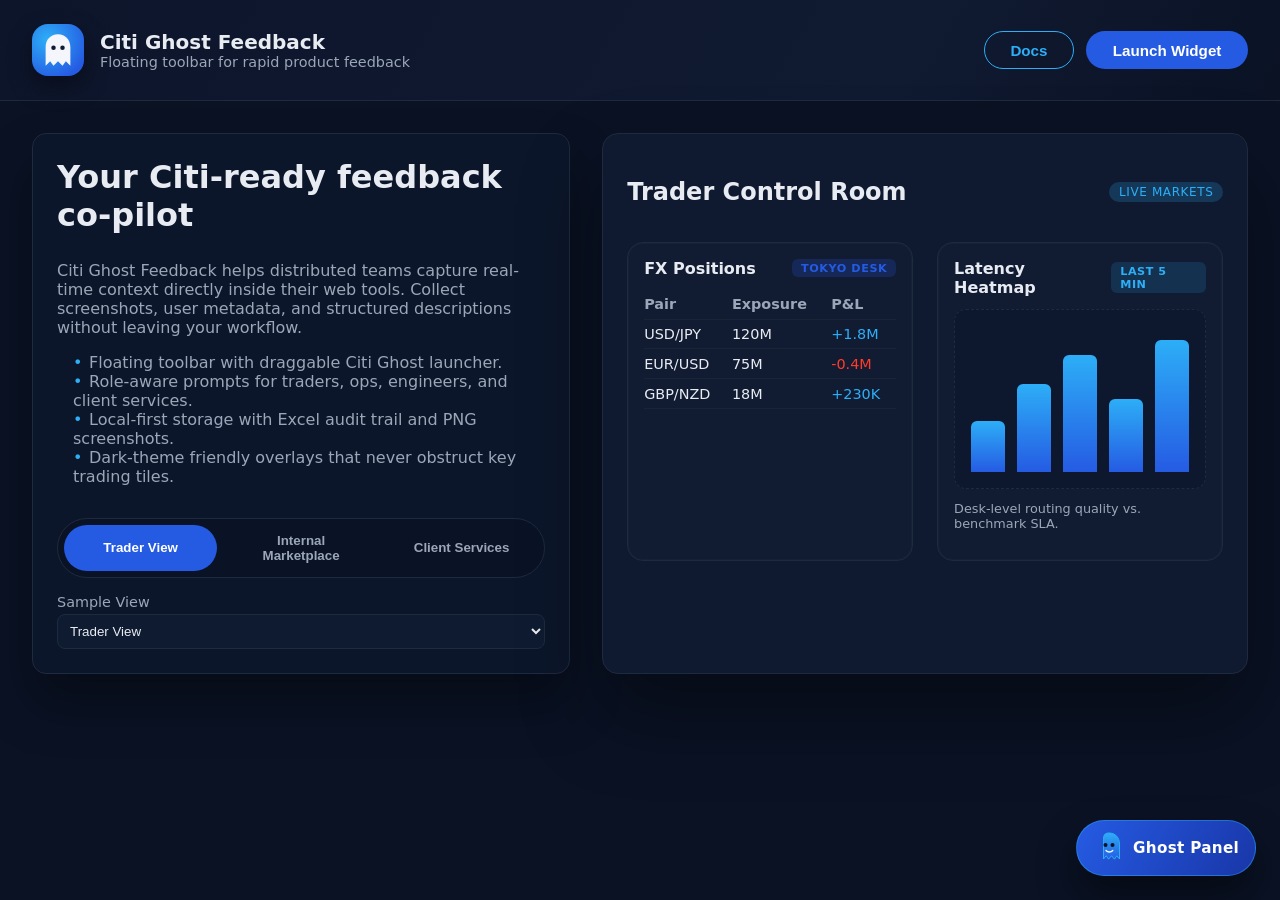
==== citi_ghost_feedback/frontend/index.html @ c98405c4 "initial commit project initialisation" ====
<!DOCTYPE html>
<html lang="en">
  <head>
    <meta charset="UTF-8" />
    <meta name="viewport" content="width=device-width, initial-scale=1.0" />
    <title>Citi Ghost Feedback Demo</title>
    <link rel="stylesheet" href="styles.css" />
  </head>
  <body>
    <header class="top-nav">
      <div class="brand">
        <div class="ghost-icon">
          <svg viewBox="0 0 64 64" aria-hidden="true">
            <path
              d="M32 4c13.2 0 22 9.88 22 23.06V60L46 52l-6 8-8-8-8 8-6-8-8 8V27.06C10 13.88 18.8 4 32 4Z"
            ></path>
            <circle cx="24" cy="28" r="4" class="ghost-eye"></circle>
            <circle cx="40" cy="28" r="4" class="ghost-eye"></circle>
          </svg>
        </div>
        <div>
          <div class="brand-title">Citi Ghost Feedback</div>
          <div class="brand-subtext">Floating toolbar for rapid product feedback</div>
        </div>
      </div>
      <div class="nav-actions">
        <button class="ghost-btn ghost-btn-outline">Docs</button>
        <button class="ghost-btn">Launch Widget</button>
      </div>
    </header>

    <main class="main-layout">
      <section class="info-panel">
        <h1>Your Citi-ready feedback co-pilot</h1>
        <p>
          Citi Ghost Feedback helps distributed teams capture real-time context directly inside
          their web tools. Collect screenshots, user metadata, and structured descriptions without
          leaving your workflow.
        </p>
        <ul class="feature-list">
          <li>Floating toolbar with draggable Citi Ghost launcher.</li>
          <li>Role-aware prompts for traders, ops, engineers, and client services.</li>
          <li>Local-first storage with Excel audit trail and PNG screenshots.</li>
          <li>Dark-theme friendly overlays that never obstruct key trading tiles.</li>
        </ul>

        <div class="view-controls">
          <div class="tabs" role="tablist" aria-label="Sample Views">
            <button class="tab active" data-view="trader">Trader View</button>
            <button class="tab" data-view="marketplace">Internal Marketplace</button>
            <button class="tab" data-view="client">Client Services</button>
          </div>
          <label class="dropdown-label">
            Sample View
            <select id="sampleViewSelect">
              <option value="trader" selected>Trader View</option>
              <option value="marketplace">Internal Marketplace</option>
              <option value="client">Client Services</option>
            </select>
          </label>
        </div>
      </section>

      <section class="sample-panel">
        <div class="sample-view active" data-view="trader">
          <div class="panel-header">
            <h2>Trader Control Room</h2>
            <span class="tag tag-live">Live Markets</span>
          </div>
          <div class="grid two-col gap-lg">
            <div class="card">
              <div class="card-header">
                <span>FX Positions</span>
                <span class="badge badge-blue">Tokyo Desk</span>
              </div>
              <table>
                <thead>
                  <tr>
                    <th>Pair</th>
                    <th>Exposure</th>
                    <th>P&amp;L</th>
                  </tr>
                </thead>
                <tbody>
                  <tr>
                    <td>USD/JPY</td>
                    <td>120M</td>
                    <td class="text-positive">+1.8M</td>
                  </tr>
                  <tr>
                    <td>EUR/USD</td>
                    <td>75M</td>
                    <td class="text-negative">-0.4M</td>
                  </tr>
                  <tr>
                    <td>GBP/NZD</td>
                    <td>18M</td>
                    <td class="text-positive">+230K</td>
                  </tr>
                </tbody>
              </table>
            </div>
            <div class="card chart-card">
              <div class="card-header">
                <span>Latency Heatmap</span>
                <span class="badge badge-cyan">Last 5 min</span>
              </div>
              <div class="chart-placeholder">
                <div class="chart-bar bar-1"></div>
                <div class="chart-bar bar-2"></div>
                <div class="chart-bar bar-3"></div>
                <div class="chart-bar bar-4"></div>
                <div class="chart-bar bar-5"></div>
              </div>
              <p class="chart-caption">Desk-level routing quality vs. benchmark SLA.</p>
            </div>
          </div>
        </div>

        <div class="sample-view" data-view="marketplace">
          <div class="panel-header">
            <h2>Internal Marketplace</h2>
            <span class="tag">Beta</span>
          </div>
          <div class="grid three-col gap-md">
            <div class="card product-card">
              <h3>Data Stream API</h3>
              <p>Low-latency tick feed with normalized metadata and SLA guardrails.</p>
              <button class="ghost-btn ghost-btn-small">Request Access</button>
            </div>
            <div class="card product-card">
              <h3>Collateral Optimizer</h3>
              <p>Automates cross-entity allocation with scenario planning support.</p>
              <button class="ghost-btn ghost-btn-small">Launch Tool</button>
            </div>
            <div class="card product-card">
              <h3>AI Risk Monitor</h3>
              <p>Detects anomalous activity across internal systems in real time.</p>
              <button class="ghost-btn ghost-btn-small ghost-btn-outline">View Docs</button>
            </div>
          </div>
          <div class="card marketplace-table">
            <div class="card-header">
              <span>Pending Requests</span>
              <span class="badge badge-blue">4</span>
            </div>
            <table>
              <thead>
                <tr>
                  <th>Team</th>
                  <th>Product</th>
                  <th>Status</th>
                </tr>
              </thead>
              <tbody>
                <tr>
                  <td>Delta One</td>
                  <td>Pricing Grid</td>
                  <td><span class="status-dot status-warn"></span>Needs Info</td>
                </tr>
                <tr>
                  <td>Prime Finance</td>
                  <td>Ops Portal</td>
                  <td><span class="status-dot status-ok"></span>Configured</td>
                </tr>
                <tr>
                  <td>Innovation Lab</td>
                  <td>Model Factory</td>
                  <td><span class="status-dot status-pending"></span>In Review</td>
                </tr>
              </tbody>
            </table>
          </div>
        </div>

        <div class="sample-view" data-view="client">
          <div class="panel-header">
            <h2>Client Services Console</h2>
            <span class="tag tag-live">SLA Tracker</span>
          </div>
          <div class="grid two-col gap-md">
            <div class="card ticket-stream">
              <div class="card-header">
                <span>Active Tickets</span>
                <span class="badge badge-cyan">Client Escalations</span>
              </div>
              <ul class="ticket-list">
                <li>
                  <div>
                    <strong>CS-88421</strong>
                    <div class="subtext">Latency spike on equities staging</div>
                  </div>
                  <span class="tag">High</span>
                </li>
                <li>
                  <div>
                    <strong>CS-88398</strong>
                    <div class="subtext">Report export stuck on “preparing”</div>
                  </div>
                  <span class="tag tag-gray">Medium</span>
                </li>
                <li>
                  <div>
                    <strong>CS-88312</strong>
                    <div class="subtext">Client cannot reset secure PIN</div>
                  </div>
                  <span class="tag tag-live">Urgent</span>
                </li>
              </ul>
            </div>
            <div class="card">
              <div class="card-header">
                <span>Resolution Insights</span>
              </div>
              <div class="insights">
                <div>
                  <p class="insight-title">Median time to first response</p>
                  <p class="insight-value">4m 42s</p>
                </div>
                <div>
                  <p class="insight-title">Cases reopened in last 24h</p>
                  <p class="insight-value text-negative">3</p>
                </div>
                <div>
                  <p class="insight-title">Automation coverage</p>
                  <p class="insight-value text-positive">72%</p>
                </div>
              </div>
              <div class="chart-placeholder stacked">
                <div class="stacked-bar">
                  <span style="width: 55%"></span>
                  <span style="width: 30%"></span>
                  <span style="width: 15%"></span>
                </div>
                <p class="chart-caption">Ticket states: Auto-Resolved / Manual / Pending Triage.</p>
              </div>
            </div>
          </div>
        </div>
      </section>
    </main>

    <script src="html2canvas.min.js"></script>
    <script src="widget.js"></script>
    <script>
      const tabs = document.querySelectorAll(".tab");
      const views = document.querySelectorAll(".sample-view");
      const select = document.getElementById("sampleViewSelect");

      function setView(target) {
        views.forEach((view) => {
          view.classList.toggle("active", view.dataset.view === target);
        });
        tabs.forEach((tab) => {
          tab.classList.toggle("active", tab.dataset.view === target);
        });
        select.value = target;
      }

      tabs.forEach((tab) => {
        tab.addEventListener("click", () => setView(tab.dataset.view));
      });

      select.addEventListener("change", (event) => setView(event.target.value));

      const attachGhostLaunch = (api) => {
        const launchBtn = document.querySelector(".nav-actions .ghost-btn:last-child");
        if (launchBtn && !launchBtn.dataset.ghostAttached) {
          launchBtn.dataset.ghostAttached = "true";
          launchBtn.addEventListener("click", () => api.openFeedback());
        }
      };

      if (window.citiGhostWidget) {
        attachGhostLaunch(window.citiGhostWidget);
      }

      document.addEventListener("citiGhostWidgetReady", (event) => {
        attachGhostLaunch(event.detail);
      });
    </script>
  </body>
</html>
---- citi_ghost_feedback/frontend/styles.css ----
:root {
  --bg-primary: #0a1224;
  --bg-secondary: #111c33;
  --text-primary: #e8ecf2;
  --text-secondary: #9ba7b8;
  --accent-blue: #255be3;
  --accent-red: #ff3c28;
  --accent-cyan: #2daef7;
  --border-color: #1e2a3d;
}

* {
  box-sizing: border-box;
}

body {
  margin: 0;
  font-family: "Segoe UI", system-ui, -apple-system, BlinkMacSystemFont, sans-serif;
  background-color: var(--bg-primary);
  color: var(--text-primary);
  min-height: 100vh;
}

.top-nav {
  display: flex;
  justify-content: space-between;
  align-items: center;
  padding: 1.5rem 2rem;
  border-bottom: 1px solid var(--border-color);
  background: linear-gradient(120deg, #0d152b, #101a31 70%, #0a1224);
}

.brand {
  display: flex;
  gap: 1rem;
  align-items: center;
}

.ghost-icon {
  width: 52px;
  height: 52px;
  border-radius: 16px;
  background: radial-gradient(circle at 30% 30%, #2daef7, #255be3 80%);
  display: grid;
  place-items: center;
  box-shadow: 0 10px 25px rgba(0, 0, 0, 0.4);
}

.ghost-icon svg {
  width: 36px;
  height: 36px;
  fill: #f4f6fb;
}

.ghost-icon .ghost-eye {
  fill: #101a31;
}

.brand-title {
  font-size: 1.25rem;
  font-weight: 600;
}

.brand-subtext {
  color: var(--text-secondary);
  font-size: 0.9rem;
}

.nav-actions {
  display: flex;
  gap: 0.75rem;
}

.ghost-btn {
  background: var(--accent-blue);
  color: #fff;
  border: 1px solid transparent;
  border-radius: 999px;
  padding: 0.6rem 1.6rem;
  font-size: 0.95rem;
  font-weight: 600;
  cursor: pointer;
  transition: transform 0.1s ease, box-shadow 0.1s ease;
}

.ghost-btn-outline {
  background: transparent;
  border-color: var(--accent-cyan);
  color: var(--accent-cyan);
}

.ghost-btn-small {
  padding: 0.35rem 1rem;
  font-size: 0.85rem;
}

.ghost-btn:hover {
  transform: translateY(-1px);
  box-shadow: 0 10px 30px rgba(37, 91, 227, 0.3);
}

.main-layout {
  display: grid;
  grid-template-columns: 1fr 1.2fr;
  gap: 2rem;
  padding: 2rem;
}

.info-panel {
  background: rgba(17, 28, 51, 0.4);
  padding: 1.5rem;
  border-radius: 14px;
  border: 1px solid var(--border-color);
  box-shadow: 0 30px 50px rgba(0, 0, 0, 0.35);
}

.info-panel h1 {
  margin-top: 0;
  font-size: 2rem;
}

.info-panel p {
  color: var(--text-secondary);
}

.feature-list {
  list-style: none;
  padding-left: 1rem;
  color: var(--text-secondary);
}

.feature-list li::before {
  content: "•";
  color: var(--accent-cyan);
  display: inline-block;
  width: 1rem;
}

.view-controls {
  margin-top: 2rem;
  display: flex;
  flex-direction: column;
  gap: 1rem;
}

.tabs {
  display: flex;
  gap: 0.5rem;
  background: #0a1325;
  padding: 0.4rem;
  border-radius: 999px;
  border: 1px solid var(--border-color);
}

.tab {
  flex: 1;
  background: transparent;
  border: none;
  color: var(--text-secondary);
  font-weight: 600;
  padding: 0.5rem 0.75rem;
  border-radius: 999px;
  cursor: pointer;
}

.tab.active {
  background: var(--accent-blue);
  color: #fff;
}

.dropdown-label {
  display: flex;
  flex-direction: column;
  font-size: 0.9rem;
  color: var(--text-secondary);
  gap: 0.25rem;
}

select {
  background: #0f1b30;
  border: 1px solid var(--border-color);
  color: var(--text-primary);
  padding: 0.5rem;
  border-radius: 8px;
}

.sample-panel {
  background: rgba(17, 28, 51, 0.85);
  border-radius: 16px;
  padding: 1.5rem;
  border: 1px solid var(--border-color);
  box-shadow: 0 40px 80px rgba(0, 0, 0, 0.4);
  position: relative;
}

.panel-header {
  display: flex;
  justify-content: space-between;
  align-items: center;
  margin-bottom: 1rem;
}

.tag {
  font-size: 0.75rem;
  padding: 0.2rem 0.6rem;
  border-radius: 999px;
  background: rgba(37, 91, 227, 0.2);
  color: var(--accent-cyan);
  text-transform: uppercase;
  letter-spacing: 0.05em;
}

.tag-live {
  background: rgba(45, 174, 247, 0.2);
}

.tag-gray {
  background: rgba(155, 167, 184, 0.2);
  color: var(--text-secondary);
}

.grid {
  display: grid;
}

.two-col {
  grid-template-columns: repeat(auto-fit, minmax(280px, 1fr));
}

.three-col {
  grid-template-columns: repeat(auto-fit, minmax(220px, 1fr));
}

.gap-lg {
  gap: 1.5rem;
}

.gap-md {
  gap: 1rem;
}

.card {
  background: var(--bg-secondary);
  border-radius: 16px;
  padding: 1rem;
  border: 1px solid var(--border-color);
  box-shadow: inset 0 0 0 1px rgba(255, 255, 255, 0.02);
}

.card-header {
  display: flex;
  justify-content: space-between;
  align-items: center;
  font-weight: 600;
  margin-bottom: 0.75rem;
}

table {
  width: 100%;
  border-collapse: collapse;
  font-size: 0.9rem;
}

th {
  text-align: left;
  font-weight: 600;
  color: var(--text-secondary);
}

td,
th {
  padding: 0.4rem 0;
  border-bottom: 1px solid rgba(30, 42, 61, 0.6);
}

.text-positive {
  color: var(--accent-cyan);
}

.text-negative {
  color: var(--accent-red);
}

.chart-placeholder {
  height: 180px;
  background: #0d172d;
  border-radius: 12px;
  border: 1px dashed var(--border-color);
  padding: 1rem;
  display: flex;
  align-items: flex-end;
  gap: 0.75rem;
}

.chart-bar {
  flex: 1;
  border-radius: 6px 6px 0 0;
  background: linear-gradient(180deg, var(--accent-cyan), var(--accent-blue));
}

.chart-bar.bar-1 {
  height: 35%;
}
.chart-bar.bar-2 {
  height: 60%;
}
.chart-bar.bar-3 {
  height: 80%;
}
.chart-bar.bar-4 {
  height: 50%;
}
.chart-bar.bar-5 {
  height: 90%;
}

.chart-caption {
  font-size: 0.8rem;
  color: var(--text-secondary);
  margin-top: 0.75rem;
}

.badge {
  padding: 0.15rem 0.55rem;
  border-radius: 6px;
  font-size: 0.7rem;
  letter-spacing: 0.05em;
  text-transform: uppercase;
}

.badge-blue {
  background: rgba(37, 91, 227, 0.2);
  color: var(--accent-blue);
}

.badge-cyan {
  background: rgba(45, 174, 247, 0.15);
  color: var(--accent-cyan);
}

.product-card h3 {
  margin-top: 0;
}

.marketplace-table table td {
  vertical-align: middle;
}

.status-dot {
  display: inline-block;
  width: 8px;
  height: 8px;
  border-radius: 50%;
  margin-right: 0.35rem;
}

.status-ok {
  background: var(--accent-cyan);
}
.status-warn {
  background: var(--accent-red);
}
.status-pending {
  background: var(--accent-blue);
}

.ticket-stream ul {
  list-style: none;
  margin: 0;
  padding: 0;
}

.ticket-list li {
  display: flex;
  justify-content: space-between;
  padding: 0.65rem 0;
  border-bottom: 1px solid rgba(30, 42, 61, 0.6);
}

.ticket-list .subtext {
  color: var(--text-secondary);
  font-size: 0.85rem;
}

.insights {
  display: grid;
  grid-template-columns: repeat(auto-fit, minmax(140px, 1fr));
  gap: 0.8rem;
}

.insight-title {
  margin: 0;
  color: var(--text-secondary);
  font-size: 0.8rem;
}

.insight-value {
  font-size: 1.4rem;
  margin: 0.2rem 0 0;
}

.stacked-bar {
  display: flex;
  gap: 0.6rem;
  margin-top: 1rem;
  height: 16px;
}

.stacked-bar span {
  display: block;
  border-radius: 999px;
  background: linear-gradient(90deg, var(--accent-blue), var(--accent-cyan));
}

.sample-view {
  display: none;
  animation: fadeIn 0.3s ease;
}

.sample-view.active {
  display: block;
}

@keyframes fadeIn {
  from {
    opacity: 0;
    transform: translateY(10px);
  }
  to {
    opacity: 1;
    transform: translateY(0);
  }
}

/* Widget styles (duplicated in widget.js for portability) */
.citi-ghost-toolbar,
.citi-ghost-menu,
.citi-ghost-modal {
  font-family: "Segoe UI", system-ui, -apple-system, BlinkMacSystemFont, sans-serif;
}

.citi-ghost-toolbar {
  position: fixed;
  bottom: 24px;
  right: 24px;
  background: linear-gradient(120deg, var(--accent-blue), #1b3ba6);
  color: #fff;
  display: flex;
  align-items: center;
  gap: 0.5rem;
  padding: 0.6rem 1rem;
  border-radius: 999px;
  box-shadow: 0 20px 40px rgba(0, 0, 0, 0.45);
  cursor: pointer;
  border: 1px solid rgba(45, 174, 247, 0.5);
  user-select: none;
  z-index: 2147483001;
}

.citi-ghost-menu {
  position: fixed;
  bottom: 90px;
  right: 24px;
  width: 260px;
  background: #111c33;
  border-radius: 14px;
  border: 1px solid var(--border-color);
  padding: 1rem;
  box-shadow: 0 15px 40px rgba(0, 0, 0, 0.5);
  z-index: 2147483000;
}

.citi-ghost-menu.hidden {
  display: none;
}

.ghost-menu-role {
  width: 100%;
  margin: 0.5rem 0 1rem;
  background: #0d1529;
  color: var(--text-primary);
  border: 1px solid var(--border-color);
  border-radius: 8px;
  padding: 0.4rem;
}

.ghost-menu-actions button {
  width: 100%;
  margin-top: 0.5rem;
  padding: 0.6rem;
  border-radius: 10px;
  border: 1px solid rgba(45, 174, 247, 0.3);
  background: rgba(37, 91, 227, 0.2);
  color: var(--text-primary);
  cursor: pointer;
}

.ghost-menu-actions button.primary {
  background: var(--accent-blue);
  border-color: transparent;
  color: #fff;
}

.ghost-menu-actions button.danger {
  border-color: var(--accent-red);
  color: #fff;
  background: rgba(255, 60, 40, 0.2);
}

.citi-ghost-modal.hidden {
  display: none;
}

.citi-ghost-modal {
  position: fixed;
  inset: 0;
  backdrop-filter: blur(6px);
  background: rgba(10, 18, 36, 0.82);
  display: flex;
  align-items: center;
  justify-content: center;
  padding: 1rem;
  z-index: 2147483999;
}

.ghost-modal-card {
  background: #0e172b;
  border: 1px solid var(--border-color);
  border-radius: 18px;
  width: min(540px, 95%);
  padding: 1.5rem;
  box-shadow: 0 30px 70px rgba(0, 0, 0, 0.55);
}

.ghost-modal-header {
  display: flex;
  gap: 0.75rem;
  align-items: center;
  margin-bottom: 1rem;
}

.ghost-role-pill {
  font-size: 0.8rem;
  color: var(--accent-cyan);
}

.ghost-modal-body textarea {
  width: 100%;
  min-height: 120px;
  background: #0b1325;
  color: var(--text-primary);
  border: 1px solid var(--border-color);
  border-radius: 10px;
  padding: 0.75rem;
  resize: vertical;
}

.ghost-modal-footer {
  display: flex;
  justify-content: flex-end;
  gap: 0.75rem;
  margin-top: 1rem;
}

.ghost-modal-footer button {
  border-radius: 10px;
  padding: 0.65rem 1.2rem;
  border: 1px solid transparent;
  cursor: pointer;
  font-weight: 600;
}

.ghost-modal-footer .secondary {
  background: transparent;
  border-color: var(--border-color);
  color: var(--text-secondary);
}

.ghost-modal-footer .primary {
  background: var(--accent-blue);
  color: #fff;
}

.ghost-status {
  margin-top: 0.5rem;
  font-size: 0.85rem;
  color: var(--text-secondary);
}

@media (max-width: 960px) {
  .main-layout {
    grid-template-columns: 1fr;
  }

  .sample-panel {
    order: -1;
  }
}
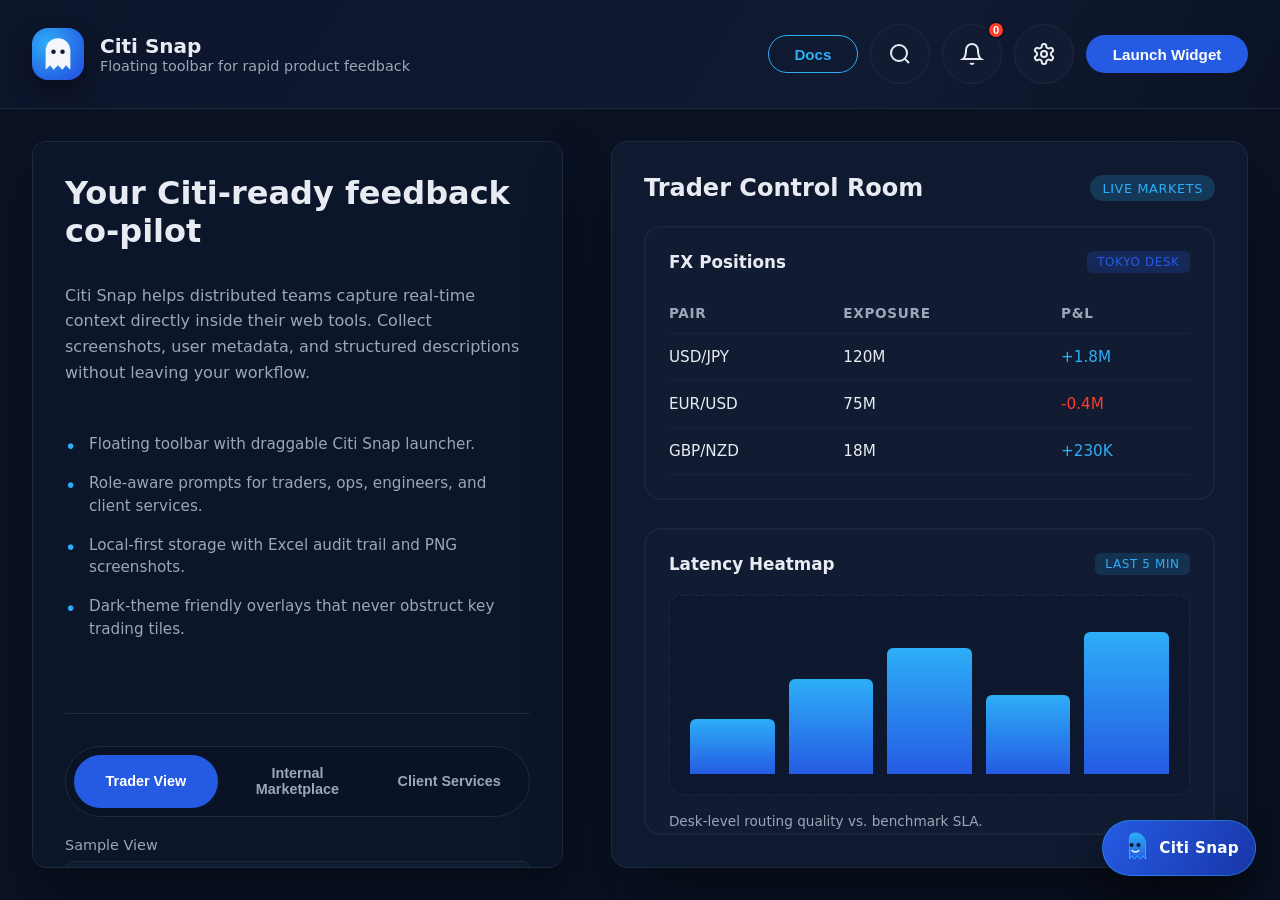
==== commit 5ec9a6a8: "shortcuts and screenshot" ====
--- a/citi_ghost_feedback/frontend/index.html
+++ b/citi_ghost_feedback/frontend/index.html
@@ -3,7 +3,7 @@
   <head>
     <meta charset="UTF-8" />
     <meta name="viewport" content="width=device-width, initial-scale=1.0" />
-    <title>Citi Ghost Feedback Demo</title>
+    <title>Citi Snap - Feedback Tool</title>
     <link rel="stylesheet" href="styles.css" />
   </head>
   <body>
@@ -19,12 +19,31 @@
           </svg>
         </div>
         <div>
-          <div class="brand-title">Citi Ghost Feedback</div>
+          <div class="brand-title">Citi Snap</div>
           <div class="brand-subtext">Floating toolbar for rapid product feedback</div>
         </div>
       </div>
       <div class="nav-actions">
         <button class="ghost-btn ghost-btn-outline">Docs</button>
+        <button class="shortcut-btn header-search-btn" data-action="search" title="Search Feedback">
+          <svg viewBox="0 0 24 24" fill="none" stroke="currentColor" stroke-width="2">
+            <circle cx="11" cy="11" r="8"></circle>
+            <path d="M21 21l-4.35-4.35"></path>
+          </svg>
+        </button>
+        <button class="shortcut-btn header-notification-btn" data-action="notifications" title="Notifications">
+          <svg viewBox="0 0 24 24" fill="none" stroke="currentColor" stroke-width="2">
+            <path d="M18 8A6 6 0 0 0 6 8c0 7-3 9-3 9h18s-3-2-3-9"></path>
+            <path d="M13.73 21a2 2 0 0 1-3.46 0"></path>
+          </svg>
+          <span class="shortcut-badge">0</span>
+        </button>
+        <button class="shortcut-btn header-settings-btn" data-action="settings" title="Settings">
+          <svg viewBox="0 0 24 24" fill="none" stroke="currentColor" stroke-width="2" stroke-linecap="round" stroke-linejoin="round">
+            <path d="M12.22 2h-.44a2 2 0 0 0-2 2v.18a2 2 0 0 1-1 1.73l-.43.25a2 2 0 0 1-2 0l-.15-.08a2 2 0 0 0-2.73.73l-.22.38a2 2 0 0 0 .73 2.73l.15.1a2 2 0 0 1 1 1.72v.51a2 2 0 0 1-1 1.74l-.15.09a2 2 0 0 0-.73 2.73l.22.38a2 2 0 0 0 2.73.73l.15-.08a2 2 0 0 1 2 0l.43.25a2 2 0 0 1 1 1.73V20a2 2 0 0 0 2 2h.44a2 2 0 0 0 2-2v-.18a2 2 0 0 1 1-1.73l.43-.25a2 2 0 0 1 2 0l.15.08a2 2 0 0 0 2.73-.73l.22-.39a2 2 0 0 0-.73-2.73l-.15-.08a2 2 0 0 1-1-1.74v-.5a2 2 0 0 1 1-1.74l.15-.09a2 2 0 0 0 .73-2.73l-.22-.38a2 2 0 0 0-2.73-.73l-.15.08a2 2 0 0 1-2 0l-.43-.25a2 2 0 0 1-1-1.73V4a2 2 0 0 0-2-2z"></path>
+            <circle cx="12" cy="12" r="3"></circle>
+          </svg>
+        </button>
         <button class="ghost-btn">Launch Widget</button>
       </div>
     </header>
@@ -33,12 +52,12 @@
       <section class="info-panel">
         <h1>Your Citi-ready feedback co-pilot</h1>
         <p>
-          Citi Ghost Feedback helps distributed teams capture real-time context directly inside
+          Citi Snap helps distributed teams capture real-time context directly inside
           their web tools. Collect screenshots, user metadata, and structured descriptions without
           leaving your workflow.
         </p>
         <ul class="feature-list">
-          <li>Floating toolbar with draggable Citi Ghost launcher.</li>
+          <li>Floating toolbar with draggable Citi Snap launcher.</li>
           <li>Role-aware prompts for traders, ops, engineers, and client services.</li>
           <li>Local-first storage with Excel audit trail and PNG screenshots.</li>
           <li>Dark-theme friendly overlays that never obstruct key trading tiles.</li>
@@ -59,6 +78,602 @@
             </select>
           </label>
         </div>
+
+        <div class="shortcuts-section">
+          <h3 class="shortcuts-title">Shortcuts</h3>
+          
+          <div class="shortcut-category">
+            <div class="shortcuts-grid">
+              <div class="shortcut-item">
+                <button class="shortcut-btn" data-action="feedback" title="View Feedback">
+                  <svg viewBox="0 0 24 24" fill="none" stroke="currentColor" stroke-width="2">
+                    <path d="M21 15a2 2 0 0 1-2 2H7l-4 4V5a2 2 0 0 1 2-2h14a2 2 0 0 1 2 2z"></path>
+                  </svg>
+                </button>
+                <span class="shortcut-label">View Feedback</span>
+              </div>
+              <div class="shortcut-item">
+                <button class="shortcut-btn" data-action="templates" title="Feedback Templates">
+                  <svg viewBox="0 0 24 24" fill="none" stroke="currentColor" stroke-width="2">
+                    <rect x="3" y="3" width="18" height="18" rx="2" ry="2"></rect>
+                    <line x1="9" y1="3" x2="9" y2="21"></line>
+                  </svg>
+                </button>
+                <span class="shortcut-label">Template</span>
+              </div>
+            </div>
+          </div>
+
+          <div class="shortcut-category">
+            <h4 class="category-title">Media & Files</h4>
+            <div class="shortcuts-grid">
+              <div class="shortcut-item">
+                <button class="shortcut-btn" data-action="gallery" title="Screenshot Gallery">
+                  <svg viewBox="0 0 24 24" fill="none" stroke="currentColor" stroke-width="2">
+                    <path d="M1 12s4-8 11-8 11 8 11 8-4 8-11 8-11-8-11-8z"></path>
+                    <circle cx="12" cy="12" r="3"></circle>
+                  </svg>
+                </button>
+                <span class="shortcut-label">Screenshots</span>
+              </div>
+              <div class="shortcut-item">
+                <button class="shortcut-btn" data-action="export" title="Export Data">
+                  <svg viewBox="0 0 24 24" fill="none" stroke="currentColor" stroke-width="2">
+                    <path d="M21 15v4a2 2 0 0 1-2 2H5a2 2 0 0 1-2-2v-4"></path>
+                    <polyline points="7 10 12 15 17 10"></polyline>
+                    <line x1="12" y1="15" x2="12" y2="3"></line>
+                  </svg>
+                </button>
+                <span class="shortcut-label">Export</span>
+              </div>
+              <div class="shortcut-item">
+                <button class="shortcut-btn" data-action="archive" title="Archive">
+                  <svg viewBox="0 0 24 24" fill="none" stroke="currentColor" stroke-width="2">
+                    <polyline points="21 8 21 21 3 21 3 8"></polyline>
+                    <rect x="1" y="3" width="22" height="5"></rect>
+                    <line x1="10" y1="12" x2="14" y2="12"></line>
+                  </svg>
+                </button>
+                <span class="shortcut-label">Archive</span>
+              </div>
+            </div>
+          </div>
+
+          <div class="shortcut-category">
+            <h4 class="category-title">Analytics & Insights</h4>
+            <div class="shortcuts-grid">
+              <div class="shortcut-item">
+                <button class="shortcut-btn" data-action="analytics" title="Analytics">
+                  <svg viewBox="0 0 24 24" fill="none" stroke="currentColor" stroke-width="2">
+                    <rect x="3" y="3" width="7" height="7"></rect>
+                    <rect x="14" y="3" width="7" height="7"></rect>
+                    <rect x="14" y="14" width="7" height="7"></rect>
+                    <rect x="3" y="14" width="7" height="7"></rect>
+                  </svg>
+                </button>
+                <span class="shortcut-label">Analytics</span>
+              </div>
+              <div class="shortcut-item">
+                <button class="shortcut-btn" data-action="activity" title="Activity Log">
+                  <svg viewBox="0 0 24 24" fill="none" stroke="currentColor" stroke-width="2">
+                    <circle cx="12" cy="12" r="10"></circle>
+                    <polyline points="12 6 12 12 16 14"></polyline>
+                  </svg>
+                </button>
+                <span class="shortcut-label">Activity</span>
+              </div>
+              <div class="shortcut-item">
+                <button class="shortcut-btn" data-action="reports" title="Reports">
+                  <svg viewBox="0 0 24 24" fill="none" stroke="currentColor" stroke-width="2">
+                    <path d="M14 2H6a2 2 0 0 0-2 2v16a2 2 0 0 0 2 2h12a2 2 0 0 0 2-2V8z"></path>
+                    <polyline points="14 2 14 8 20 8"></polyline>
+                    <line x1="16" y1="13" x2="8" y2="13"></line>
+                    <line x1="16" y1="17" x2="8" y2="17"></line>
+                    <polyline points="10 9 9 9 8 9"></polyline>
+                  </svg>
+                </button>
+                <span class="shortcut-label">Reports</span>
+              </div>
+            </div>
+          </div>
+
+          <div class="shortcut-category">
+            <h4 class="category-title">Support</h4>
+            <div class="shortcuts-grid">
+              <div class="shortcut-item">
+                <button class="shortcut-btn" data-action="help" title="Help & Docs">
+                  <svg viewBox="0 0 24 24" fill="none" stroke="currentColor" stroke-width="2">
+                    <circle cx="12" cy="12" r="10"></circle>
+                    <path d="M9.09 9a3 3 0 0 1 5.83 1c0 2-3 3-3 3"></path>
+                    <line x1="12" y1="17" x2="12.01" y2="17"></line>
+                  </svg>
+                </button>
+                <span class="shortcut-label">Help & Docs</span>
+              </div>
+              <div class="shortcut-item">
+                <button class="shortcut-btn" data-action="faq" title="FAQ">
+                  <svg viewBox="0 0 24 24" fill="none" stroke="currentColor" stroke-width="2">
+                    <circle cx="12" cy="12" r="10"></circle>
+                    <path d="M9.09 9a3 3 0 0 1 5.83 1c0 2-3 3-3 3"></path>
+                    <line x1="12" y1="17" x2="12.01" y2="17"></line>
+                  </svg>
+                </button>
+                <span class="shortcut-label">FAQ</span>
+              </div>
+              <div class="shortcut-item">
+                <button class="shortcut-btn" data-action="contact" title="Contact Support">
+                  <svg viewBox="0 0 24 24" fill="none" stroke="currentColor" stroke-width="2">
+                    <path d="M4 4h16c1.1 0 2 .9 2 2v12c0 1.1-.9 2-2 2H4c-1.1 0-2-.9-2-2V6c0-1.1.9-2 2-2z"></path>
+                    <polyline points="22,6 12,13 2,6"></polyline>
+                  </svg>
+                </button>
+                <span class="shortcut-label">Contact</span>
+              </div>
+            </div>
+          </div>
+        </div>
+
+        <div class="features-section">
+          <div class="feature-card" id="feedbackCard" style="display: none;">
+            <div class="feature-card-header">
+              <h3>Recent Feedback</h3>
+              <button class="close-feature" data-close="feedbackCard">&times;</button>
+            </div>
+            <div class="feature-card-content">
+              <div class="feedback-stats">
+                <div class="stat-item">
+                  <span class="stat-value" id="totalFeedback">0</span>
+                  <span class="stat-label">Total Tickets</span>
+                </div>
+                <div class="stat-item">
+                  <span class="stat-value" id="pendingFeedback">0</span>
+                  <span class="stat-label">Pending</span>
+                </div>
+              </div>
+              <div class="feedback-list" id="feedbackList">
+                <p class="empty-state">No feedback submitted yet. Use the Citi Snap widget to submit feedback!</p>
+              </div>
+            </div>
+          </div>
+
+          <div class="feature-card" id="analyticsCard" style="display: none;">
+            <div class="feature-card-header">
+              <h3>Analytics Dashboard</h3>
+              <button class="close-feature" data-close="analyticsCard">&times;</button>
+            </div>
+            <div class="feature-card-content">
+              <div class="analytics-grid">
+                <div class="analytics-item">
+                  <span class="analytics-label">Feedback by Role</span>
+                  <div class="analytics-bar">
+                    <div class="bar-fill" style="width: 45%">Client (45%)</div>
+                  </div>
+                  <div class="analytics-bar">
+                    <div class="bar-fill" style="width: 30%">Trader (30%)</div>
+                  </div>
+                  <div class="analytics-bar">
+                    <div class="bar-fill" style="width: 25%">Ops (25%)</div>
+                  </div>
+                </div>
+                <div class="analytics-item">
+                  <span class="analytics-label">This Week</span>
+                  <span class="analytics-value">12 submissions</span>
+                </div>
+                <div class="analytics-item">
+                  <span class="analytics-label">Avg Response Time</span>
+                  <span class="analytics-value">2.4 hours</span>
+                </div>
+              </div>
+            </div>
+          </div>
+
+          <div class="feature-card" id="galleryCard" style="display: none;">
+            <div class="feature-card-header">
+              <h3>Screenshot Gallery</h3>
+              <button class="close-feature" data-close="galleryCard">&times;</button>
+            </div>
+            <div class="feature-card-content">
+              <div class="gallery-grid" id="galleryGrid">
+                <p class="empty-state">No screenshots available yet.</p>
+              </div>
+            </div>
+          </div>
+
+          <div class="feature-card" id="exportCard" style="display: none;">
+            <div class="feature-card-header">
+              <h3>Export Data</h3>
+              <button class="close-feature" data-close="exportCard">&times;</button>
+            </div>
+            <div class="feature-card-content">
+              <p>Export your feedback data in various formats:</p>
+              <div class="export-options">
+                <button class="export-btn" data-format="excel">
+                  <svg viewBox="0 0 24 24" fill="none" stroke="currentColor" stroke-width="2">
+                    <path d="M14 2H6a2 2 0 0 0-2 2v16a2 2 0 0 0 2 2h12a2 2 0 0 0 2-2V8z"></path>
+                    <polyline points="14 2 14 8 20 8"></polyline>
+                  </svg>
+                  Export to Excel
+                </button>
+                <button class="export-btn" data-format="csv">
+                  <svg viewBox="0 0 24 24" fill="none" stroke="currentColor" stroke-width="2">
+                    <path d="M14 2H6a2 2 0 0 0-2 2v16a2 2 0 0 0 2 2h12a2 2 0 0 0 2-2V8z"></path>
+                    <polyline points="14 2 14 8 20 8"></polyline>
+                  </svg>
+                  Export to CSV
+                </button>
+                <button class="export-btn" data-format="json">
+                  <svg viewBox="0 0 24 24" fill="none" stroke="currentColor" stroke-width="2">
+                    <path d="M14 2H6a2 2 0 0 0-2 2v16a2 2 0 0 0 2 2h12a2 2 0 0 0 2-2V8z"></path>
+                    <polyline points="14 2 14 8 20 8"></polyline>
+                  </svg>
+                  Export to JSON
+                </button>
+              </div>
+            </div>
+          </div>
+
+          <div class="feature-card" id="notificationsCard" style="display: none;">
+            <div class="feature-card-header">
+              <h3>Notifications</h3>
+              <button class="close-feature" data-close="notificationsCard">&times;</button>
+            </div>
+            <div class="feature-card-content">
+              <div class="notifications-list" id="notificationsList">
+                <div class="notification-item">
+                  <div class="notification-icon">🔔</div>
+                  <div class="notification-content">
+                    <strong>New feedback submitted</strong>
+                    <p>Trader role - 2 minutes ago</p>
+                  </div>
+                </div>
+                <div class="notification-item">
+                  <div class="notification-icon">✅</div>
+                  <div class="notification-content">
+                    <strong>Ticket resolved</strong>
+                    <p>CS-88421 - 1 hour ago</p>
+                  </div>
+                </div>
+                <div class="notification-item">
+                  <div class="notification-icon">📊</div>
+                  <div class="notification-content">
+                    <strong>Weekly report ready</strong>
+                    <p>Analytics updated - 3 hours ago</p>
+                  </div>
+                </div>
+              </div>
+            </div>
+          </div>
+
+          <div class="feature-card" id="searchCard" style="display: none;">
+            <div class="feature-card-header">
+              <h3>Search Feedback</h3>
+              <button class="close-feature" data-close="searchCard">&times;</button>
+            </div>
+            <div class="feature-card-content">
+              <input type="text" class="search-input" placeholder="Search by description, role, or ticket ID..." id="searchInput">
+              <div class="search-filters">
+                <select id="roleFilter" class="filter-select">
+                  <option value="">All Roles</option>
+                  <option value="Client">Client</option>
+                  <option value="Trader">Trader</option>
+                  <option value="Ops">Ops</option>
+                  <option value="Engineer">Engineer</option>
+                </select>
+                <select id="dateFilter" class="filter-select">
+                  <option value="">All Time</option>
+                  <option value="today">Today</option>
+                  <option value="week">This Week</option>
+                  <option value="month">This Month</option>
+                </select>
+              </div>
+              <div class="search-results" id="searchResults">
+                <p class="empty-state">Enter a search term to find feedback.</p>
+              </div>
+            </div>
+          </div>
+
+          <div class="feature-card" id="templatesCard" style="display: none;">
+            <div class="feature-card-header">
+              <h3>Feedback Templates</h3>
+              <button class="close-feature" data-close="templatesCard">&times;</button>
+            </div>
+            <div class="feature-card-content">
+              <div class="templates-list">
+                <div class="template-item">
+                  <strong>Bug Report</strong>
+                  <p>Report a bug or issue with detailed steps to reproduce.</p>
+                  <button class="template-use-btn">Use Template</button>
+                </div>
+                <div class="template-item">
+                  <strong>Feature Request</strong>
+                  <p>Suggest a new feature or improvement.</p>
+                  <button class="template-use-btn">Use Template</button>
+                </div>
+                <div class="template-item">
+                  <strong>Performance Issue</strong>
+                  <p>Report performance problems or latency issues.</p>
+                  <button class="template-use-btn">Use Template</button>
+                </div>
+              </div>
+            </div>
+          </div>
+
+          <div class="feature-card" id="activityCard" style="display: none;">
+            <div class="feature-card-header">
+              <h3>Activity Log</h3>
+              <button class="close-feature" data-close="activityCard">&times;</button>
+            </div>
+            <div class="feature-card-content">
+              <div class="activity-list" id="activityList">
+                <div class="activity-item">
+                  <span class="activity-time">2m ago</span>
+                  <span class="activity-text">New feedback submitted by Trader</span>
+                </div>
+                <div class="activity-item">
+                  <span class="activity-time">1h ago</span>
+                  <span class="activity-text">Ticket CS-88421 resolved</span>
+                </div>
+                <div class="activity-item">
+                  <span class="activity-time">3h ago</span>
+                  <span class="activity-text">Data exported to Excel</span>
+                </div>
+                <div class="activity-item">
+                  <span class="activity-time">5h ago</span>
+                  <span class="activity-text">New feedback submitted by Client</span>
+                </div>
+              </div>
+            </div>
+          </div>
+
+          <div class="feature-card" id="settingsCard" style="display: none;">
+            <div class="feature-card-header">
+              <h3>Settings</h3>
+              <button class="close-feature" data-close="settingsCard">&times;</button>
+            </div>
+            <div class="feature-card-content">
+              <div class="settings-group">
+                <label class="settings-label">
+                  <input type="checkbox" checked> Enable notifications
+                </label>
+                <label class="settings-label">
+                  <input type="checkbox" checked> Auto-capture screenshots
+                </label>
+                <label class="settings-label">
+                  <input type="checkbox"> Dark mode (always on)
+                </label>
+              </div>
+              <div class="settings-group">
+                <label class="settings-label">Default Role</label>
+                <select class="settings-select">
+                  <option value="Client">Client</option>
+                  <option value="Product Support">Product Support</option>
+                  <option value="Product Management">Product Management</option>
+                  <option value="Engineering">Engineering</option>
+                </select>
+              </div>
+              <button class="settings-save-btn">Save Settings</button>
+            </div>
+          </div>
+
+          <div class="feature-card" id="helpCard" style="display: none;">
+            <div class="feature-card-header">
+              <h3>Help & Documentation</h3>
+              <button class="close-feature" data-close="helpCard">&times;</button>
+            </div>
+            <div class="feature-card-content">
+              <div class="help-links">
+                <a href="#" class="help-link">Getting Started Guide</a>
+                <a href="#" class="help-link">API Documentation</a>
+                <a href="#" class="help-link">Keyboard Shortcuts</a>
+                <a href="#" class="help-link">Troubleshooting</a>
+                <a href="#" class="help-link">Contact Support</a>
+              </div>
+            </div>
+          </div>
+
+          <div class="feature-card" id="archiveCard" style="display: none;">
+            <div class="feature-card-header">
+              <h3>Archive</h3>
+              <button class="close-feature" data-close="archiveCard">&times;</button>
+            </div>
+            <div class="feature-card-content">
+              <p>View and manage archived feedback and tickets. Use filters to find specific items.</p>
+              <div class="archive-filters">
+                <select class="filter-select" id="archiveStatusFilter">
+                  <option value="">All Status</option>
+                  <option value="active">Active</option>
+                  <option value="archived">Archived</option>
+                  <option value="resolved">Resolved</option>
+                  <option value="closed">Closed</option>
+                </select>
+                <select class="filter-select" id="archiveDateFilter">
+                  <option value="">All Time</option>
+                  <option value="week">Last Week</option>
+                  <option value="month">Last Month</option>
+                  <option value="quarter">Last Quarter</option>
+                  <option value="year">Last Year</option>
+                </select>
+              </div>
+              <div class="archive-list" id="archiveList">
+                <p class="empty-state">Loading archive...</p>
+              </div>
+            </div>
+          </div>
+
+          <div class="feature-card" id="reportsCard" style="display: none;">
+            <div class="feature-card-header">
+              <h3>Reports</h3>
+              <button class="close-feature" data-close="reportsCard">&times;</button>
+            </div>
+            <div class="feature-card-content">
+              <p>Generate and view detailed reports on feedback trends and metrics.</p>
+              <div class="reports-options">
+                <div class="report-type">
+                  <h4>Weekly Report</h4>
+                  <p>Summary of feedback submitted in the last 7 days</p>
+                  <button class="export-btn" data-report="weekly">Generate Weekly Report</button>
+                </div>
+                <div class="report-type">
+                  <h4>Monthly Report</h4>
+                  <p>Comprehensive analysis of the past month's feedback</p>
+                  <button class="export-btn" data-report="monthly">Generate Monthly Report</button>
+                </div>
+                <div class="report-type">
+                  <h4>Custom Report</h4>
+                  <p>Create a custom report with specific date ranges and filters</p>
+                  <button class="export-btn" data-report="custom">Create Custom Report</button>
+                </div>
+              </div>
+            </div>
+          </div>
+
+          <div class="feature-card" id="faqCard" style="display: none;">
+            <div class="feature-card-header">
+              <h3>Frequently Asked Questions</h3>
+              <button class="close-feature" data-close="faqCard">&times;</button>
+            </div>
+            <div class="feature-card-content">
+              <div class="faq-list">
+                <div class="faq-item">
+                  <h4>How do I submit feedback?</h4>
+                  <p>Click the "Citi Snap" button in the bottom right corner, select your role, and click "Give Feedback". Fill out the form and submit.</p>
+                </div>
+                <div class="faq-item">
+                  <h4>Can I attach screenshots?</h4>
+                  <p>Yes! Click "Capture Screenshot" in the feedback form to automatically capture the current page.</p>
+                </div>
+                <div class="faq-item">
+                  <h4>How do I search for previous feedback?</h4>
+                  <p>Use the Search shortcut to find feedback by description, role, ticket ID, or date range.</p>
+                </div>
+                <div class="faq-item">
+                  <h4>Where is my feedback stored?</h4>
+                  <p>All feedback is stored locally in an Excel file (tickets.xlsx) and screenshots are saved in the screenshots folder.</p>
+                </div>
+                <div class="faq-item">
+                  <h4>Can I export my feedback data?</h4>
+                  <p>Yes! Use the Export shortcut to download your feedback data in CSV or JSON format.</p>
+                </div>
+              </div>
+            </div>
+          </div>
+
+          <div class="feature-card" id="contactCard" style="display: none;">
+            <div class="feature-card-header">
+              <h3>Contact Support</h3>
+              <button class="close-feature" data-close="contactCard">&times;</button>
+            </div>
+            <div class="feature-card-content">
+              <p>Need help? Reach out to our support team.</p>
+              <div class="contact-options">
+                <div class="contact-item">
+                  <strong>Email Support</strong>
+                  <p>support@citighost.com</p>
+                </div>
+                <div class="contact-item">
+                  <strong>Internal Slack</strong>
+                  <p>#citi-ghost-feedback</p>
+                </div>
+                <div class="contact-item">
+                  <strong>Documentation</strong>
+                  <p><a href="#" class="help-link">View full documentation</a></p>
+                </div>
+              </div>
+              <div class="contact-form">
+                <h4>Send us a message</h4>
+                <textarea class="search-input" placeholder="Describe your issue or question..." rows="4"></textarea>
+                <button class="settings-save-btn">Send Message</button>
+              </div>
+            </div>
+          </div>
+        </div>
+
+        <!-- Custom Report Modal -->
+        <div class="custom-report-modal" id="customReportModal" style="display: none;">
+          <div class="custom-report-overlay"></div>
+          <div class="custom-report-dialog">
+            <div class="custom-report-header">
+              <h3>Create Custom Report</h3>
+              <button class="close-custom-report" id="closeCustomReport">&times;</button>
+            </div>
+            <div class="custom-report-body">
+              <div class="form-field">
+                <label>Report Name</label>
+                <input type="text" id="reportName" class="ghost-select" placeholder="My Custom Report" value="Custom Report">
+              </div>
+
+              <div class="form-row">
+                <div class="form-field">
+                  <label>Start Date</label>
+                  <input type="date" id="reportStartDate" class="ghost-select">
+                </div>
+                <div class="form-field">
+                  <label>End Date</label>
+                  <input type="date" id="reportEndDate" class="ghost-select">
+                </div>
+              </div>
+
+              <div class="form-field">
+                <label>Filter by Role</label>
+                <select id="reportRoleFilter" class="ghost-select" multiple>
+                  <option value="Client">Client</option>
+                  <option value="Product Support">Product Support</option>
+                  <option value="Product Management">Product Management</option>
+                  <option value="Engineering">Engineering</option>
+                </select>
+                <small class="field-hint">Hold Ctrl/Cmd to select multiple roles</small>
+              </div>
+
+              <div class="form-field">
+                <label>Filter by Issue Type</label>
+                <select id="reportIssueTypeFilter" class="ghost-select" multiple>
+                  <option value="Bug">Bug</option>
+                  <option value="Feature Request">Feature Request</option>
+                  <option value="Performance">Performance</option>
+                  <option value="UI/UX">UI/UX</option>
+                  <option value="Security">Security</option>
+                  <option value="Data Issue">Data Issue</option>
+                  <option value="Integration">Integration</option>
+                  <option value="Other">Other</option>
+                </select>
+                <small class="field-hint">Hold Ctrl/Cmd to select multiple types</small>
+              </div>
+
+              <div class="form-field">
+                <label>Filter by Priority</label>
+                <select id="reportPriorityFilter" class="ghost-select" multiple>
+                  <option value="Low">Low</option>
+                  <option value="Medium">Medium</option>
+                  <option value="High">High</option>
+                  <option value="Critical">Critical</option>
+                </select>
+                <small class="field-hint">Hold Ctrl/Cmd to select multiple priorities</small>
+              </div>
+
+              <div class="form-field">
+                <label>Include Screenshots</label>
+                <label class="settings-label" style="flex-direction: row; align-items: center; gap: 0.5rem;">
+                  <input type="checkbox" id="includeScreenshots" checked>
+                  <span>Include screenshot references in report</span>
+                </label>
+              </div>
+
+              <div class="form-field">
+                <label>Report Format</label>
+                <select id="reportFormat" class="ghost-select">
+                  <option value="txt">Text File (.txt)</option>
+                  <option value="csv">CSV (.csv)</option>
+                  <option value="json">JSON (.json)</option>
+                </select>
+              </div>
+            </div>
+            <div class="custom-report-footer">
+              <button class="ghost-btn ghost-btn-outline" id="cancelCustomReport">Cancel</button>
+              <button class="ghost-btn" id="generateCustomReport">Generate Report</button>
+            </div>
+          </div>
+        </div>
+
       </section>
 
       <section class="sample-panel">
@@ -278,6 +893,918 @@
       document.addEventListener("citiGhostWidgetReady", (event) => {
         attachGhostLaunch(event.detail);
       });
+
+      // Shortcuts functionality
+      const shortcutButtons = document.querySelectorAll(".shortcut-btn, [data-action]");
+      const featureCards = document.querySelectorAll(".feature-card");
+      const closeButtons = document.querySelectorAll(".close-feature");
+      
+      // Also handle clicks on shortcut-item wrapper
+      document.querySelectorAll(".shortcut-item").forEach((item) => {
+        const btn = item.querySelector(".shortcut-btn");
+        if (btn) {
+          item.addEventListener("click", (e) => {
+            if (e.target !== btn && !btn.contains(e.target)) {
+              btn.click();
+            }
+          });
+        }
+      });
+
+      shortcutButtons.forEach((btn) => {
+        btn.addEventListener("click", () => {
+          const action = btn.dataset.action;
+          const cardId = action + "Card";
+          const card = document.getElementById(cardId);
+
+          if (card) {
+            // Hide all other cards
+            featureCards.forEach((c) => (c.style.display = "none"));
+            // Show selected card
+            card.style.display = "block";
+            // Scroll to card
+            card.scrollIntoView({ behavior: "smooth", block: "nearest" });
+          }
+        });
+      });
+
+      closeButtons.forEach((btn) => {
+        btn.addEventListener("click", () => {
+          const cardId = btn.dataset.close;
+          const card = document.getElementById(cardId);
+          if (card) {
+            card.style.display = "none";
+          }
+        });
+      });
+
+      // Backend API URL
+      const API_BASE = "http://127.0.0.1:5000";
+
+      // Load feedback data from backend
+      async function loadFeedback() {
+        try {
+          const response = await fetch(`${API_BASE}/get-feedback`);
+          const result = await response.json();
+          
+          if (result.status === "success") {
+            const feedbackData = result.tickets || [];
+            updateFeedbackDisplay(feedbackData);
+            updateAnalytics(feedbackData);
+            updateNotifications(feedbackData);
+            updateGallery(feedbackData);
+            updateActivityLog(feedbackData);
+            updateNotificationBadge(feedbackData);
+            return feedbackData;
+          } else {
+            throw new Error(result.message || "Failed to load feedback");
+          }
+        } catch (error) {
+          console.error("Error loading feedback:", error);
+          // Show empty state on error
+          updateFeedbackDisplay([]);
+          return [];
+        }
+      }
+
+      function updateFeedbackDisplay(data) {
+        // Filter to only show active items
+        const activeData = data.filter(item => {
+          const status = item.archive_status || "active";
+          return status === "active";
+        });
+        
+        const totalFeedback = activeData.length;
+        // All feedback is considered pending unless marked otherwise
+        const pendingFeedback = totalFeedback;
+
+        document.getElementById("totalFeedback").textContent = totalFeedback;
+        document.getElementById("pendingFeedback").textContent = pendingFeedback;
+
+        const feedbackList = document.getElementById("feedbackList");
+        if (activeData.length === 0) {
+          feedbackList.innerHTML = '<p class="empty-state">No active feedback. Check the Archive to see resolved or archived items.</p>';
+        } else {
+          feedbackList.innerHTML = activeData
+            .slice(0, 5) // Show 5 most recent (already reversed from backend)
+            .map((item) => {
+              const date = new Date(item.timestamp || Date.now());
+              return `
+                <div class="feedback-item">
+                  <div class="feedback-item-header">
+                    <span class="feedback-role">${item.role || "Client"}</span>
+                    <span class="feedback-time">${formatDate(date)}</span>
+                  </div>
+                  <div class="feedback-description">${item.description || "No description"}</div>
+                  ${item.ticket_id ? `<div style="font-size: 0.75rem; color: var(--text-secondary); margin-top: 0.5rem;">Ticket #${item.ticket_id}</div>` : ""}
+                  <div class="feedback-item-actions" style="margin-top: 0.75rem; padding-top: 0.75rem; border-top: 1px solid var(--border-color); display: flex; gap: 0.5rem;">
+                    <button class="archive-action-btn archive-btn" onclick="updateArchiveStatus(${item.ticket_id}, 'archived')" title="Archive this item" style="font-size: 0.8rem; padding: 0.4rem 0.75rem;">📦 Archive</button>
+                    <button class="archive-action-btn resolve-btn" onclick="updateArchiveStatus(${item.ticket_id}, 'resolved')" title="Mark as resolved" style="font-size: 0.8rem; padding: 0.4rem 0.75rem;">✓ Resolve</button>
+                  </div>
+                </div>
+              `;
+            })
+            .join("");
+        }
+      }
+
+      function updateAnalytics(data) {
+        // Calculate role distribution
+        const roleCounts = {};
+        data.forEach((item) => {
+          const role = item.role || "Client";
+          roleCounts[role] = (roleCounts[role] || 0) + 1;
+        });
+
+        const total = data.length;
+        const roles = Object.keys(roleCounts);
+        
+        // Update analytics display
+        const analyticsGrid = document.querySelector("#analyticsCard .analytics-grid");
+        if (analyticsGrid && total > 0) {
+          const roleBars = roles.map(role => {
+            const count = roleCounts[role];
+            const percentage = Math.round((count / total) * 100);
+            return `
+              <div class="analytics-bar">
+                <div class="bar-fill" style="width: ${percentage}%">${role} (${percentage}%)</div>
+              </div>
+            `;
+          }).join("");
+
+          analyticsGrid.innerHTML = `
+            <div class="analytics-item">
+              <span class="analytics-label">Feedback by Role</span>
+              ${roleBars || "<p class='empty-state'>No data yet</p>"}
+            </div>
+            <div class="analytics-item">
+              <span class="analytics-label">This Week</span>
+              <span class="analytics-value">${getThisWeekCount(data)} submissions</span>
+            </div>
+            <div class="analytics-item">
+              <span class="analytics-label">Total Submissions</span>
+              <span class="analytics-value">${total}</span>
+            </div>
+          `;
+        }
+      }
+
+      function updateNotifications(data) {
+        const notificationsList = document.getElementById("notificationsList");
+        if (!notificationsList) return;
+
+        // Get recent submissions (last 3)
+        const recent = data.slice(0, 3);
+        
+        if (recent.length === 0) {
+          notificationsList.innerHTML = '<p class="empty-state">No notifications yet.</p>';
+        } else {
+          notificationsList.innerHTML = recent.map((item) => {
+            const date = new Date(item.timestamp || Date.now());
+            const timeAgo = getTimeAgo(date);
+            return `
+              <div class="notification-item">
+                <div class="notification-icon">🔔</div>
+                <div class="notification-content">
+                  <strong>New feedback submitted</strong>
+                  <p>${item.role || "Client"} - ${timeAgo}</p>
+                </div>
+              </div>
+            `;
+          }).join("");
+        }
+      }
+
+      function updateGallery(data) {
+        const galleryGrid = document.getElementById("galleryGrid");
+        if (!galleryGrid) return;
+
+        // Filter items with screenshots
+        const withScreenshots = data.filter(item => item.screenshot_path);
+        
+        if (withScreenshots.length === 0) {
+          galleryGrid.innerHTML = '<p class="empty-state">No screenshots available yet.</p>';
+        } else {
+          galleryGrid.innerHTML = withScreenshots.slice(0, 12).map((item) => {
+            // Screenshot path is relative to backend, need to construct full URL
+            let screenshotUrl;
+            if (item.screenshot_path.startsWith('http')) {
+              screenshotUrl = item.screenshot_path;
+            } else if (item.screenshot_path.startsWith('screenshots/')) {
+              screenshotUrl = `${API_BASE}/${item.screenshot_path}`;
+            } else {
+              screenshotUrl = `${API_BASE}/screenshots/${item.screenshot_path.split('/').pop()}`;
+            }
+            
+            return `
+              <div class="gallery-item" onclick="window.open('${screenshotUrl}', '_blank')">
+                <img src="${screenshotUrl}" alt="Screenshot for ticket ${item.ticket_id}" onerror="this.style.display='none'">
+              </div>
+            `;
+          }).join("");
+        }
+      }
+
+      function updateActivityLog(data) {
+        const activityList = document.getElementById("activityList");
+        if (!activityList) return;
+
+        const recent = data.slice(0, 10);
+        
+        if (recent.length === 0) {
+          activityList.innerHTML = '<p class="empty-state">No activity yet.</p>';
+        } else {
+          activityList.innerHTML = recent.map((item) => {
+            const date = new Date(item.timestamp || Date.now());
+            const timeAgo = getTimeAgo(date);
+            return `
+              <div class="activity-item">
+                <span class="activity-time">${timeAgo}</span>
+                <span class="activity-text">Feedback submitted by ${item.role || "Client"} - Ticket #${item.ticket_id || "N/A"}</span>
+              </div>
+            `;
+          }).join("");
+        }
+      }
+
+      function updateNotificationBadge(data) {
+        const badge = document.querySelector("[data-action='notifications'] .shortcut-badge");
+        if (badge) {
+          const recentCount = data.filter(item => {
+            const date = new Date(item.timestamp || Date.now());
+            const dayAgo = new Date(Date.now() - 24 * 60 * 60 * 1000);
+            return date > dayAgo;
+          }).length;
+          
+          if (recentCount > 0) {
+            badge.textContent = recentCount > 9 ? "9+" : recentCount;
+            badge.style.display = "flex";
+          } else {
+            badge.style.display = "none";
+          }
+        }
+      }
+
+      function getThisWeekCount(data) {
+        const weekAgo = new Date(Date.now() - 7 * 24 * 60 * 60 * 1000);
+        return data.filter(item => {
+          const date = new Date(item.timestamp || 0);
+          return date > weekAgo;
+        }).length;
+      }
+
+      function formatDate(date) {
+        return date.toLocaleDateString() + " " + date.toLocaleTimeString([], { hour: '2-digit', minute: '2-digit' });
+      }
+
+      function getTimeAgo(date) {
+        const seconds = Math.floor((Date.now() - date.getTime()) / 1000);
+        if (seconds < 60) return `${seconds}s ago`;
+        const minutes = Math.floor(seconds / 60);
+        if (minutes < 60) return `${minutes}m ago`;
+        const hours = Math.floor(minutes / 60);
+        if (hours < 24) return `${hours}h ago`;
+        const days = Math.floor(hours / 24);
+        return `${days}d ago`;
+      }
+
+      // Export functionality
+      document.querySelectorAll(".export-btn").forEach((btn) => {
+        btn.addEventListener("click", async () => {
+          const format = btn.dataset.format;
+          try {
+            // Fetch real data from backend
+            const response = await fetch(`${API_BASE}/get-feedback`);
+            const result = await response.json();
+            const feedbackData = result.status === "success" ? (result.tickets || []) : [];
+            
+            let content, mimeType, filename;
+
+            if (format === "json") {
+              content = JSON.stringify(feedbackData, null, 2);
+              mimeType = "application/json";
+              filename = "feedback-export.json";
+            } else if (format === "csv") {
+              const headers = ["Ticket ID", "Role", "URL", "Description", "Timestamp"];
+              const rows = feedbackData.map((item) => [
+                item.ticket_id || "",
+                item.role || "",
+                item.url || "",
+                (item.description || "").replace(/"/g, '""'),
+                item.timestamp || "",
+              ]);
+              content = [headers, ...rows].map((row) => row.map((cell) => `"${cell}"`).join(",")).join("\n");
+              mimeType = "text/csv";
+              filename = "feedback-export.csv";
+            } else {
+              // Excel simulation - would need a library in production
+              alert("Excel export would require server-side processing. CSV export is available.");
+              return;
+            }
+
+            const blob = new Blob([content], { type: mimeType });
+            const url = URL.createObjectURL(blob);
+            const a = document.createElement("a");
+            a.href = url;
+            a.download = filename;
+            a.click();
+            URL.revokeObjectURL(url);
+          } catch (error) {
+            alert("Error exporting data: " + error.message);
+          }
+        });
+      });
+
+      // Search functionality
+      const searchInput = document.getElementById("searchInput");
+      const roleFilter = document.getElementById("roleFilter");
+      const dateFilter = document.getElementById("dateFilter");
+      const searchResults = document.getElementById("searchResults");
+
+      async function performSearch() {
+        const query = searchInput.value.toLowerCase();
+        const role = roleFilter.value;
+        const date = dateFilter.value;
+
+        try {
+          // Fetch real data from backend
+          const response = await fetch(`${API_BASE}/get-feedback`);
+          const result = await response.json();
+          const feedbackData = result.status === "success" ? (result.tickets || []) : [];
+          
+          let filtered = feedbackData;
+
+          if (query) {
+            filtered = filtered.filter(
+              (item) =>
+                (item.description || "").toLowerCase().includes(query) ||
+                (item.role || "").toLowerCase().includes(query) ||
+                (item.ticket_id || "").toString().includes(query)
+            );
+          }
+
+          if (role) {
+            filtered = filtered.filter((item) => (item.role || "") === role);
+          }
+
+          if (date) {
+            const now = new Date();
+            filtered = filtered.filter((item) => {
+              const itemDate = new Date(item.timestamp || 0);
+              if (date === "today") {
+                return itemDate.toDateString() === now.toDateString();
+              } else if (date === "week") {
+                const weekAgo = new Date(now.getTime() - 7 * 24 * 60 * 60 * 1000);
+                return itemDate >= weekAgo;
+              } else if (date === "month") {
+                const monthAgo = new Date(now.getTime() - 30 * 24 * 60 * 60 * 1000);
+                return itemDate >= monthAgo;
+              }
+              return true;
+            });
+          }
+
+          if (filtered.length === 0) {
+            searchResults.innerHTML = '<p class="empty-state">No results found.</p>';
+          } else {
+            searchResults.innerHTML = filtered
+              .map((item) => {
+                const date = new Date(item.timestamp || Date.now());
+                return `
+                  <div class="feedback-item">
+                    <div class="feedback-item-header">
+                      <span class="feedback-role">${item.role || "Client"}</span>
+                      <span class="feedback-time">${formatDate(date)}</span>
+                    </div>
+                    <div class="feedback-description">${item.description || "No description"}</div>
+                    ${item.ticket_id ? `<div style="font-size: 0.75rem; color: var(--text-secondary); margin-top: 0.5rem;">Ticket #${item.ticket_id}</div>` : ""}
+                  </div>
+                `;
+              })
+              .join("");
+          }
+        } catch (error) {
+          console.error("Search error:", error);
+          searchResults.innerHTML = '<p class="empty-state">Error performing search.</p>';
+        }
+      }
+
+      searchInput.addEventListener("input", performSearch);
+      roleFilter.addEventListener("change", performSearch);
+      dateFilter.addEventListener("change", performSearch);
+
+      // Template functionality
+      const templates = {
+        "Bug Report": {
+          issueType: "Bug",
+          priority: "High",
+          category: "",
+          description: "Brief description of the bug",
+          details: "Steps to Reproduce:\n1. \n2. \n3. \n\nExpected Behavior:\n\nActual Behavior:\n\nEnvironment:\n- Browser: \n- OS: ",
+          role: "Client"
+        },
+        "Feature Request": {
+          issueType: "Feature Request",
+          priority: "Medium",
+          category: "",
+          description: "Brief description of the requested feature",
+          details: "Use Case:\n\nExpected Benefits:\n\nAdditional Context:",
+          role: "Client"
+        },
+        "Performance Issue": {
+          issueType: "Performance",
+          priority: "High",
+          category: "",
+          description: "Brief description of the performance issue",
+          details: "When does it occur:\n\nImpact:\n\nSteps to Reproduce:\n1. \n2. \n\nExpected Performance:\n\nActual Performance:",
+          role: "Client"
+        }
+      };
+
+      document.querySelectorAll(".template-use-btn").forEach((btn) => {
+        btn.addEventListener("click", () => {
+          const templateItem = btn.closest(".template-item");
+          const templateName = templateItem.querySelector("strong").textContent;
+          const template = templates[templateName];
+          
+          if (template && window.citiGhostWidget) {
+            window.citiGhostWidget.openFeedback(template);
+          } else if (window.citiGhostWidget) {
+            window.citiGhostWidget.openFeedback();
+          }
+        });
+      });
+
+      // Settings functionality
+      function loadSettings() {
+        const settings = JSON.parse(localStorage.getItem("citiGhostSettings") || "{}");
+        
+        // Load checkboxes
+        const checkboxes = document.querySelectorAll("#settingsCard input[type='checkbox']");
+        checkboxes.forEach((cb, index) => {
+          const keys = ["notifications", "autoScreenshot", "darkMode"];
+          if (keys[index] && settings[keys[index]] !== undefined) {
+            cb.checked = settings[keys[index]];
+          }
+        });
+        
+        // Load default role
+        const roleSelect = document.querySelector("#settingsCard .settings-select");
+        if (roleSelect && settings.defaultRole) {
+          roleSelect.value = settings.defaultRole;
+        }
+      }
+
+      function saveSettings() {
+        const checkboxes = document.querySelectorAll("#settingsCard input[type='checkbox']");
+        const roleSelect = document.querySelector("#settingsCard .settings-select");
+        
+        const settings = {
+          notifications: checkboxes[0]?.checked ?? true,
+          autoScreenshot: checkboxes[1]?.checked ?? true,
+          darkMode: checkboxes[2]?.checked ?? false,
+          defaultRole: roleSelect?.value || "Client"
+        };
+        
+        localStorage.setItem("citiGhostSettings", JSON.stringify(settings));
+        
+        // Apply default role to widget if available
+        if (window.citiGhostWidget && settings.defaultRole) {
+          const roleSelect = document.querySelector(".ghost-menu-role");
+          if (roleSelect) {
+            roleSelect.value = settings.defaultRole;
+          }
+        }
+        
+        return settings;
+      }
+
+      // Load settings when settings card is opened
+      shortcutButtons.forEach((btn) => {
+        btn.addEventListener("click", () => {
+          if (btn.dataset.action === "settings") {
+            setTimeout(loadSettings, 100);
+          }
+        });
+      });
+
+      document.querySelector(".settings-save-btn")?.addEventListener("click", () => {
+        saveSettings();
+        const status = document.createElement("div");
+        status.textContent = "Settings saved!";
+        status.style.cssText = "color: var(--accent-cyan); margin-top: 1rem; font-size: 0.9rem;";
+        const btn = document.querySelector(".settings-save-btn");
+        btn.parentNode.insertBefore(status, btn.nextSibling);
+        setTimeout(() => status.remove(), 2000);
+      });
+
+      // Initialize feedback display
+      loadFeedback();
+
+      // Refresh data when feedback card is opened
+      shortcutButtons.forEach((btn) => {
+        btn.addEventListener("click", async () => {
+          const action = btn.dataset.action;
+          if (action === "feedback" || action === "analytics" || action === "gallery" || 
+              action === "notifications" || action === "activity" || action === "archive") {
+            await loadFeedback();
+          }
+        });
+      });
+
+      // Archive functionality
+      async function updateArchiveStatus(ticketId, status) {
+        try {
+          const response = await fetch(`${API_BASE}/archive-feedback`, {
+            method: "PUT",
+            headers: {
+              "Content-Type": "application/json",
+            },
+            body: JSON.stringify({
+              ticket_id: ticketId,
+              status: status,
+            }),
+          });
+          const result = await response.json();
+          if (result.status === "success") {
+            loadArchive(); // Reload archive list
+            loadFeedback(); // Also reload main feedback list
+            return true;
+          } else {
+            alert("Error updating archive status: " + (result.message || "Unknown error"));
+            return false;
+          }
+        } catch (error) {
+          console.error("Error updating archive status:", error);
+          alert("Error updating archive status: " + error.message);
+          return false;
+        }
+      }
+
+      async function loadArchive() {
+        try {
+          const response = await fetch(`${API_BASE}/get-feedback`);
+          const result = await response.json();
+          const feedbackData = result.status === "success" ? (result.tickets || []) : [];
+          
+          // Get filter values
+          const statusFilter = document.getElementById("archiveStatusFilter")?.value || "";
+          const dateFilter = document.getElementById("archiveDateFilter")?.value || "";
+          
+          // Apply filters
+          let filteredItems = feedbackData;
+          
+          // Status filter
+          if (statusFilter) {
+            filteredItems = filteredItems.filter(item => {
+              const status = item.archive_status || "active";
+              return status === statusFilter;
+            });
+          }
+          
+          // Date filter
+          if (dateFilter) {
+            const now = new Date();
+            let cutoffDate = new Date(0); // Default to all time
+            
+            switch (dateFilter) {
+              case "week":
+                cutoffDate = new Date(now.getTime() - 7 * 24 * 60 * 60 * 1000);
+                break;
+              case "month":
+                cutoffDate = new Date(now.getTime() - 30 * 24 * 60 * 60 * 1000);
+                break;
+              case "quarter":
+                cutoffDate = new Date(now.getTime() - 90 * 24 * 60 * 60 * 1000);
+                break;
+              case "year":
+                cutoffDate = new Date(now.getTime() - 365 * 24 * 60 * 60 * 1000);
+                break;
+            }
+            
+            filteredItems = filteredItems.filter(item => {
+              const date = new Date(item.timestamp || Date.now());
+              return date >= cutoffDate;
+            });
+          }
+          
+          const archiveList = document.getElementById("archiveList");
+          if (archiveList) {
+            if (filteredItems.length === 0) {
+              archiveList.innerHTML = '<p class="empty-state">No items found matching the selected filters.</p>';
+            } else {
+              archiveList.innerHTML = filteredItems.map((item) => {
+                const date = new Date(item.timestamp || Date.now());
+                const archiveStatus = item.archive_status || "active";
+                const statusLabels = {
+                  "active": "Active",
+                  "archived": "Archived",
+                  "resolved": "Resolved",
+                  "closed": "Closed"
+                };
+                const statusColors = {
+                  "active": "#2DAEF7",
+                  "archived": "#9BA7B8",
+                  "resolved": "#10B981",
+                  "closed": "#6B7280"
+                };
+                
+                // Truncate description for display
+                const description = item.description || "No description";
+                const shortDescription = description.length > 150 
+                  ? description.substring(0, 150) + "..." 
+                  : description;
+                
+                return `
+                  <div class="archive-item">
+                    <div class="archive-item-header">
+                      <div class="archive-item-meta">
+                        <span class="archive-status-badge" style="background: ${statusColors[archiveStatus] || statusColors.active}20; color: ${statusColors[archiveStatus] || statusColors.active}; border: 1px solid ${statusColors[archiveStatus] || statusColors.active}40;">
+                          ${statusLabels[archiveStatus] || "Active"}
+                        </span>
+                        <span class="feedback-role">${item.role || "Client"}</span>
+                        ${item.issue_type ? `<span class="issue-type-badge">${item.issue_type}</span>` : ""}
+                        ${item.priority ? `<span class="priority-badge priority-${item.priority.toLowerCase()}">${item.priority}</span>` : ""}
+                      </div>
+                      <span class="feedback-time">${formatDate(date)}</span>
+                    </div>
+                    <div class="archive-item-content">
+                      <div class="feedback-description">${escapeHtml(shortDescription)}</div>
+                      ${item.ticket_id ? `<div class="ticket-id">Ticket #${item.ticket_id}</div>` : ""}
+                      ${item.category ? `<div class="category-tag">${item.category}</div>` : ""}
+                    </div>
+                    <div class="archive-item-actions">
+                      ${archiveStatus === "active" 
+                        ? `<button class="archive-action-btn archive-btn" onclick="updateArchiveStatus(${item.ticket_id}, 'archived')" title="Archive this item">📦 Archive</button>`
+                        : `<button class="archive-action-btn unarchive-btn" onclick="updateArchiveStatus(${item.ticket_id}, 'active')" title="Unarchive this item">↩️ Unarchive</button>`
+                      }
+                      ${archiveStatus !== "resolved" 
+                        ? `<button class="archive-action-btn resolve-btn" onclick="updateArchiveStatus(${item.ticket_id}, 'resolved')" title="Mark as resolved">✓ Resolve</button>`
+                        : ""
+                      }
+                      ${archiveStatus !== "closed" 
+                        ? `<button class="archive-action-btn close-btn" onclick="updateArchiveStatus(${item.ticket_id}, 'closed')" title="Close this item">✕ Close</button>`
+                        : ""
+                      }
+                    </div>
+                  </div>
+                `;
+              }).join("");
+            }
+          }
+        } catch (error) {
+          console.error("Error loading archive:", error);
+          const archiveList = document.getElementById("archiveList");
+          if (archiveList) {
+            archiveList.innerHTML = '<p class="empty-state">Error loading archive. Please try again.</p>';
+          }
+        }
+      }
+      
+      // Make updateArchiveStatus available globally for onclick handlers
+      window.updateArchiveStatus = updateArchiveStatus;
+      
+      // Add filter change listeners
+      document.getElementById("archiveStatusFilter")?.addEventListener("change", loadArchive);
+      document.getElementById("archiveDateFilter")?.addEventListener("change", loadArchive);
+
+      // Reports functionality
+      document.querySelectorAll("[data-report]").forEach((btn) => {
+        btn.addEventListener("click", async () => {
+          const reportType = btn.dataset.report;
+          
+          if (reportType === "custom") {
+            // Open custom report modal
+            const modal = document.getElementById("customReportModal");
+            if (modal) {
+              modal.style.display = "flex";
+              // Set default dates (last 30 days)
+              const endDate = new Date();
+              const startDate = new Date();
+              startDate.setDate(startDate.getDate() - 30);
+              document.getElementById("reportEndDate").value = endDate.toISOString().split('T')[0];
+              document.getElementById("reportStartDate").value = startDate.toISOString().split('T')[0];
+            }
+            return;
+          }
+          
+          try {
+            const response = await fetch(`${API_BASE}/get-feedback`);
+            const result = await response.json();
+            const feedbackData = result.status === "success" ? (result.tickets || []) : [];
+            
+            let filtered = feedbackData;
+            const now = new Date();
+            
+            if (reportType === "weekly") {
+              const weekAgo = new Date(now.getTime() - 7 * 24 * 60 * 60 * 1000);
+              filtered = feedbackData.filter(item => new Date(item.timestamp || 0) > weekAgo);
+            } else if (reportType === "monthly") {
+              const monthAgo = new Date(now.getTime() - 30 * 24 * 60 * 60 * 1000);
+              filtered = feedbackData.filter(item => new Date(item.timestamp || 0) > monthAgo);
+            }
+            
+            // Generate report content
+            const reportContent = `Feedback Report - ${reportType.charAt(0).toUpperCase() + reportType.slice(1)}\n\n` +
+              `Total Items: ${filtered.length}\n` +
+              `Generated: ${new Date().toLocaleString()}\n\n` +
+              filtered.map(item => 
+                `Ticket #${item.ticket_id}\n` +
+                `Role: ${item.role}\n` +
+                `Date: ${item.timestamp}\n` +
+                `Description: ${item.description}\n` +
+                `---\n`
+              ).join("\n");
+            
+            const blob = new Blob([reportContent], { type: "text/plain" });
+            const url = URL.createObjectURL(blob);
+            const a = document.createElement("a");
+            a.href = url;
+            a.download = `feedback-report-${reportType}-${Date.now()}.txt`;
+            a.click();
+            URL.revokeObjectURL(url);
+          } catch (error) {
+            alert("Error generating report: " + error.message);
+          }
+        });
+      });
+
+      // Custom Report Modal functionality
+      const customReportModal = document.getElementById("customReportModal");
+      const closeCustomReport = document.getElementById("closeCustomReport");
+      const cancelCustomReport = document.getElementById("cancelCustomReport");
+      const generateCustomReport = document.getElementById("generateCustomReport");
+
+      function closeCustomReportModal() {
+        if (customReportModal) {
+          customReportModal.style.display = "none";
+        }
+      }
+
+      closeCustomReport?.addEventListener("click", closeCustomReportModal);
+      cancelCustomReport?.addEventListener("click", closeCustomReportModal);
+      
+      // Close when clicking overlay
+      customReportModal?.querySelector(".custom-report-overlay")?.addEventListener("click", closeCustomReportModal);
+
+      generateCustomReport?.addEventListener("click", async () => {
+        try {
+          const reportName = document.getElementById("reportName").value || "Custom Report";
+          const startDate = document.getElementById("reportStartDate").value;
+          const endDate = document.getElementById("reportEndDate").value;
+          const roleFilter = Array.from(document.getElementById("reportRoleFilter").selectedOptions).map(o => o.value);
+          const issueTypeFilter = Array.from(document.getElementById("reportIssueTypeFilter").selectedOptions).map(o => o.value);
+          const priorityFilter = Array.from(document.getElementById("reportPriorityFilter").selectedOptions).map(o => o.value);
+          const includeScreenshots = document.getElementById("includeScreenshots").checked;
+          const format = document.getElementById("reportFormat").value;
+
+          // Fetch all feedback
+          const response = await fetch(`${API_BASE}/get-feedback`);
+          const result = await response.json();
+          let feedbackData = result.status === "success" ? (result.tickets || []) : [];
+
+          // Apply filters
+          if (startDate) {
+            const start = new Date(startDate);
+            feedbackData = feedbackData.filter(item => new Date(item.timestamp || 0) >= start);
+          }
+          if (endDate) {
+            const end = new Date(endDate);
+            end.setHours(23, 59, 59, 999); // Include entire end date
+            feedbackData = feedbackData.filter(item => new Date(item.timestamp || 0) <= end);
+          }
+          if (roleFilter.length > 0) {
+            feedbackData = feedbackData.filter(item => roleFilter.includes(item.role || "Client"));
+          }
+          if (issueTypeFilter.length > 0) {
+            feedbackData = feedbackData.filter(item => {
+              const description = item.description || "";
+              return issueTypeFilter.some(type => description.includes(`[${type}]`));
+            });
+          }
+          if (priorityFilter.length > 0) {
+            feedbackData = feedbackData.filter(item => {
+              const description = item.description || "";
+              return priorityFilter.some(priority => description.includes(`Priority: ${priority}`));
+            });
+          }
+
+          // Generate report based on format
+          let content, mimeType, filename;
+          
+          if (format === "csv") {
+            const headers = ["Ticket ID", "Role", "URL", "Description", "Screenshot", "Timestamp"];
+            const rows = feedbackData.map(item => [
+              item.ticket_id || "",
+              item.role || "",
+              item.url || "",
+              (item.description || "").replace(/"/g, '""'),
+              includeScreenshots && item.screenshot_path ? item.screenshot_path : "",
+              item.timestamp || ""
+            ]);
+            content = [headers, ...rows].map(row => row.map(cell => `"${cell}"`).join(",")).join("\n");
+            mimeType = "text/csv";
+            filename = `${reportName.replace(/[^a-z0-9]/gi, '_')}-${Date.now()}.csv`;
+          } else if (format === "json") {
+            const reportData = {
+              reportName: reportName,
+              generated: new Date().toISOString(),
+              filters: {
+                startDate: startDate || null,
+                endDate: endDate || null,
+                roles: roleFilter,
+                issueTypes: issueTypeFilter,
+                priorities: priorityFilter
+              },
+              totalItems: feedbackData.length,
+              items: feedbackData.map(item => ({
+                ticket_id: item.ticket_id,
+                role: item.role,
+                url: item.url,
+                description: item.description,
+                screenshot: includeScreenshots ? item.screenshot_path : null,
+                timestamp: item.timestamp
+              }))
+            };
+            content = JSON.stringify(reportData, null, 2);
+            mimeType = "application/json";
+            filename = `${reportName.replace(/[^a-z0-9]/gi, '_')}-${Date.now()}.json`;
+          } else {
+            // Text format
+            let reportContent = `${reportName}\n`;
+            reportContent += `Generated: ${new Date().toLocaleString()}\n`;
+            reportContent += `Total Items: ${feedbackData.length}\n\n`;
+            
+            if (startDate || endDate) {
+              reportContent += `Date Range: ${startDate || "All"} to ${endDate || "All"}\n`;
+            }
+            if (roleFilter.length > 0) {
+              reportContent += `Roles: ${roleFilter.join(", ")}\n`;
+            }
+            if (issueTypeFilter.length > 0) {
+              reportContent += `Issue Types: ${issueTypeFilter.join(", ")}\n`;
+            }
+            if (priorityFilter.length > 0) {
+              reportContent += `Priorities: ${priorityFilter.join(", ")}\n`;
+            }
+            reportContent += "\n" + "=".repeat(50) + "\n\n";
+            
+            feedbackData.forEach((item, index) => {
+              reportContent += `Ticket #${item.ticket_id || index + 1}\n`;
+              reportContent += `Role: ${item.role || "N/A"}\n`;
+              reportContent += `Date: ${item.timestamp || "N/A"}\n`;
+              reportContent += `URL: ${item.url || "N/A"}\n`;
+              if (includeScreenshots && item.screenshot_path) {
+                reportContent += `Screenshot: ${item.screenshot_path}\n`;
+              }
+              reportContent += `Description:\n${item.description || "No description"}\n`;
+              reportContent += "\n" + "-".repeat(50) + "\n\n";
+            });
+            
+            content = reportContent;
+            mimeType = "text/plain";
+            filename = `${reportName.replace(/[^a-z0-9]/gi, '_')}-${Date.now()}.txt`;
+          }
+
+          // Download the file
+          const blob = new Blob([content], { type: mimeType });
+          const url = URL.createObjectURL(blob);
+          const a = document.createElement("a");
+          a.href = url;
+          a.download = filename;
+          a.click();
+          URL.revokeObjectURL(url);
+
+          // Close modal and show success
+          closeCustomReportModal();
+          alert(`Report "${reportName}" generated successfully!`);
+        } catch (error) {
+          console.error("Error generating custom report:", error);
+          alert("Error generating report: " + error.message);
+        }
+      });
+
+      // Load archive when archive card is opened
+      document.querySelector("[data-action='archive']")?.addEventListener("click", () => {
+        setTimeout(loadArchive, 100);
+      });
+      
+      // Helper function to escape HTML
+      function escapeHtml(text) {
+        const div = document.createElement("div");
+        div.textContent = text;
+        return div.innerHTML;
+      }
+
+      // Listen for new feedback submissions
+      window.addEventListener("feedbackSubmitted", (event) => {
+        setTimeout(() => loadFeedback(), 500); // Small delay to ensure backend has processed
+      });
+
+      // Auto-refresh every 30 seconds
+      setInterval(() => {
+        loadFeedback();
+      }, 30000);
     </script>
   </body>
 </html>
--- a/citi_ghost_feedback/frontend/styles.css
+++ b/citi_ghost_feedback/frontend/styles.css
@@ -13,12 +13,25 @@
   box-sizing: border-box;
 }
 
+html {
+  height: 100%;
+  width: 100%;
+  -webkit-text-size-adjust: 100%;
+  -ms-text-size-adjust: 100%;
+}
+
 body {
   margin: 0;
+  padding: 0;
   font-family: "Segoe UI", system-ui, -apple-system, BlinkMacSystemFont, sans-serif;
   background-color: var(--bg-primary);
   color: var(--text-primary);
-  min-height: 100vh;
+  height: 100vh;
+  height: 100dvh; /* Dynamic viewport height for mobile browsers */
+  width: 100%;
+  display: flex;
+  flex-direction: column;
+  overflow: hidden;
 }
 
 .top-nav {
@@ -69,6 +82,111 @@
 .nav-actions {
   display: flex;
   gap: 0.75rem;
+  align-items: center;
+}
+
+.header-notification-btn {
+  position: relative;
+  width: 44px;
+  height: 44px;
+  border-radius: 50%;
+  background: var(--bg-secondary);
+  border: 1px solid var(--border-color);
+  color: var(--text-primary);
+  cursor: pointer;
+  display: flex;
+  align-items: center;
+  justify-content: center;
+  transition: all 0.2s ease;
+  padding: 0;
+}
+
+.header-notification-btn svg {
+  width: 20px;
+  height: 20px;
+  stroke-width: 2;
+}
+
+.header-notification-btn:hover {
+  background: rgba(37, 91, 227, 0.2);
+  border-color: var(--accent-blue);
+  transform: translateY(-2px);
+  box-shadow: 0 4px 12px rgba(37, 91, 227, 0.3);
+}
+
+.header-notification-btn .shortcut-badge {
+  position: absolute;
+  top: -4px;
+  right: -4px;
+  background: var(--accent-red);
+  color: #fff;
+  border-radius: 50%;
+  width: 18px;
+  height: 18px;
+  display: flex;
+  align-items: center;
+  justify-content: center;
+  font-size: 0.7rem;
+  font-weight: 600;
+  border: 2px solid var(--bg-primary);
+}
+
+.header-search-btn {
+  position: relative;
+  width: 44px;
+  height: 44px;
+  border-radius: 50%;
+  background: var(--bg-secondary);
+  border: 1px solid var(--border-color);
+  color: var(--text-primary);
+  cursor: pointer;
+  display: flex;
+  align-items: center;
+  justify-content: center;
+  transition: all 0.2s ease;
+  padding: 0;
+}
+
+.header-search-btn svg {
+  width: 20px;
+  height: 20px;
+  stroke-width: 2;
+}
+
+.header-search-btn:hover {
+  background: rgba(37, 91, 227, 0.2);
+  border-color: var(--accent-blue);
+  transform: translateY(-2px);
+  box-shadow: 0 4px 12px rgba(37, 91, 227, 0.3);
+}
+
+.header-settings-btn {
+  position: relative;
+  width: 44px;
+  height: 44px;
+  border-radius: 50%;
+  background: var(--bg-secondary);
+  border: 1px solid var(--border-color);
+  color: var(--text-primary);
+  cursor: pointer;
+  display: flex;
+  align-items: center;
+  justify-content: center;
+  transition: all 0.2s ease;
+  padding: 0;
+}
+
+.header-settings-btn svg {
+  width: 20px;
+  height: 20px;
+  stroke-width: 2;
+}
+
+.header-settings-btn:hover {
+  background: rgba(37, 91, 227, 0.2);
+  border-color: var(--accent-blue);
+  transform: translateY(-2px);
+  box-shadow: 0 4px 12px rgba(37, 91, 227, 0.3);
 }
 
 .ghost-btn {
@@ -102,31 +220,54 @@
 .main-layout {
   display: grid;
   grid-template-columns: 1fr 1.2fr;
-  gap: 2rem;
+  gap: 3rem;
   padding: 2rem;
+  flex: 1;
+  min-height: 0;
+  overflow: hidden;
+  width: 100%;
 }
 
 .info-panel {
   background: rgba(17, 28, 51, 0.4);
-  padding: 1.5rem;
+  padding: 2rem;
   border-radius: 14px;
   border: 1px solid var(--border-color);
   box-shadow: 0 30px 50px rgba(0, 0, 0, 0.35);
+  height: 100%;
+  display: flex;
+  flex-direction: column;
+  overflow-y: auto;
+  min-height: 0;
 }
 
 .info-panel h1 {
   margin-top: 0;
+  margin-bottom: 1rem;
   font-size: 2rem;
+  line-height: 1.2;
 }
 
 .info-panel p {
   color: var(--text-secondary);
+  margin-bottom: 1.5rem;
+  line-height: 1.6;
+  font-size: 1rem;
 }
 
 .feature-list {
   list-style: none;
-  padding-left: 1rem;
-  color: var(--text-secondary);
+  padding-left: 0;
+  color: var(--text-secondary);
+  margin-bottom: 2rem;
+}
+
+.feature-list li {
+  padding: 0.5rem 0;
+  padding-left: 1.5rem;
+  position: relative;
+  line-height: 1.5;
+  font-size: 0.95rem;
 }
 
 .feature-list li::before {
@@ -134,20 +275,1005 @@
   color: var(--accent-cyan);
   display: inline-block;
   width: 1rem;
-}
-
-.view-controls {
-  margin-top: 2rem;
+  position: absolute;
+  left: 0;
+  font-size: 1.2rem;
+}
+
+.shortcuts-section {
+  margin: 2rem 0;
+  padding-top: 2rem;
+  border-top: 1px solid var(--border-color);
+}
+
+.shortcuts-title {
+  font-size: 0.9rem;
+  font-weight: 600;
+  color: var(--text-secondary);
+  text-transform: uppercase;
+  letter-spacing: 0.05em;
+  margin: 0 0 1.5rem 0;
+}
+
+.shortcut-category {
+  margin-bottom: 2rem;
+}
+
+.shortcut-category:last-child {
+  margin-bottom: 0;
+}
+
+.category-title {
+  font-size: 0.85rem;
+  font-weight: 600;
+  color: var(--text-primary);
+  margin: 0 0 0.75rem 0;
+  text-transform: uppercase;
+  letter-spacing: 0.05em;
+  opacity: 0.9;
+}
+
+.shortcuts-grid {
+  display: grid;
+  grid-template-columns: repeat(3, 1fr);
+  gap: 1rem;
+}
+
+.shortcut-btn {
+  width: 60px;
+  height: 60px;
+  border-radius: 50%;
+  background: var(--bg-secondary);
+  border: 1px solid var(--border-color);
+  color: var(--text-primary);
+  cursor: pointer;
+  display: flex;
+  flex-direction: column;
+  align-items: center;
+  justify-content: center;
+  transition: all 0.2s ease;
+  position: relative;
+  padding: 0;
+  margin: 0 auto;
+}
+
+.shortcut-btn svg {
+  width: 24px;
+  height: 24px;
+  stroke-width: 2;
+  flex-shrink: 0;
+}
+
+.shortcut-item {
+  display: flex;
+  flex-direction: column;
+  align-items: center;
+  gap: 0.5rem;
+  cursor: pointer;
+}
+
+.shortcut-label {
+  font-size: 0.75rem;
+  font-weight: 500;
+  color: var(--text-secondary);
+  text-align: center;
+  line-height: 1.2;
+  margin-top: 0.5rem;
+}
+
+.shortcut-btn:hover {
+  background: rgba(37, 91, 227, 0.2);
+  border-color: var(--accent-blue);
+  transform: translateY(-2px);
+  box-shadow: 0 4px 12px rgba(37, 91, 227, 0.3);
+}
+
+.shortcut-btn:hover {
+  background: rgba(37, 91, 227, 0.2);
+  border-color: var(--accent-blue);
+  transform: translateY(-2px);
+  box-shadow: 0 4px 12px rgba(37, 91, 227, 0.3);
+}
+
+.shortcut-item:hover .shortcut-label {
+  color: var(--text-primary);
+}
+
+.shortcut-btn:active {
+  transform: translateY(0);
+}
+
+.shortcut-badge {
+  position: absolute;
+  top: -4px;
+  right: -4px;
+  background: var(--accent-red);
+  color: #fff;
+  border-radius: 50%;
+  width: 18px;
+  height: 18px;
+  display: flex;
+  align-items: center;
+  justify-content: center;
+  font-size: 0.7rem;
+  font-weight: 600;
+  border: 2px solid var(--bg-primary);
+}
+
+.features-section {
+  margin: 2rem 0;
+}
+
+.feature-card {
+  background: var(--bg-secondary);
+  border: 1px solid var(--border-color);
+  border-radius: 12px;
+  padding: 1.5rem;
+  margin-bottom: 1rem;
+  animation: slideIn 0.3s ease;
+}
+
+@keyframes slideIn {
+  from {
+    opacity: 0;
+    transform: translateY(-10px);
+  }
+  to {
+    opacity: 1;
+    transform: translateY(0);
+  }
+}
+
+.feature-card-header {
+  display: flex;
+  justify-content: space-between;
+  align-items: center;
+  margin-bottom: 1.25rem;
+  padding-bottom: 0.75rem;
+  border-bottom: 1px solid var(--border-color);
+}
+
+.feature-card-header h3 {
+  margin: 0;
+  font-size: 1.1rem;
+  font-weight: 600;
+}
+
+.close-feature {
+  background: transparent;
+  border: none;
+  color: var(--text-secondary);
+  font-size: 1.5rem;
+  cursor: pointer;
+  width: 28px;
+  height: 28px;
+  display: flex;
+  align-items: center;
+  justify-content: center;
+  border-radius: 6px;
+  transition: all 0.2s ease;
+  line-height: 1;
+  padding: 0;
+}
+
+.close-feature:hover {
+  background: rgba(255, 60, 40, 0.1);
+  color: var(--accent-red);
+}
+
+.feature-card-content {
+  color: var(--text-secondary);
+}
+
+.empty-state {
+  text-align: center;
+  color: var(--text-secondary);
+  padding: 2rem 0;
+  font-style: italic;
+}
+
+.feedback-stats {
+  display: grid;
+  grid-template-columns: 1fr 1fr;
+  gap: 1rem;
+  margin-bottom: 1.5rem;
+}
+
+.stat-item {
+  background: rgba(17, 28, 51, 0.6);
+  padding: 1rem;
+  border-radius: 8px;
+  text-align: center;
+  border: 1px solid var(--border-color);
+}
+
+.stat-value {
+  display: block;
+  font-size: 2rem;
+  font-weight: 700;
+  color: var(--accent-cyan);
+  margin-bottom: 0.25rem;
+}
+
+.stat-label {
+  font-size: 0.85rem;
+  color: var(--text-secondary);
+}
+
+.feedback-list {
+  max-height: 300px;
+  overflow-y: auto;
+}
+
+.feedback-item {
+  padding: 0.75rem;
+  background: rgba(17, 28, 51, 0.4);
+  border-radius: 8px;
+  margin-bottom: 0.75rem;
+  border: 1px solid var(--border-color);
+}
+
+.feedback-item-header {
+  display: flex;
+  justify-content: space-between;
+  align-items: center;
+  margin-bottom: 0.5rem;
+}
+
+.feedback-role {
+  font-size: 0.75rem;
+  padding: 0.2rem 0.5rem;
+  background: rgba(37, 91, 227, 0.2);
+  color: var(--accent-blue);
+  border-radius: 4px;
+  font-weight: 600;
+}
+
+.feedback-time {
+  font-size: 0.75rem;
+  color: var(--text-secondary);
+}
+
+.feedback-description {
+  font-size: 0.9rem;
+  color: var(--text-primary);
+  line-height: 1.4;
+}
+
+.analytics-grid {
+  display: flex;
+  flex-direction: column;
+  gap: 1.5rem;
+}
+
+.analytics-item {
+  padding: 1rem;
+  background: rgba(17, 28, 51, 0.4);
+  border-radius: 8px;
+  border: 1px solid var(--border-color);
+}
+
+.analytics-label {
+  display: block;
+  font-size: 0.85rem;
+  color: var(--text-secondary);
+  margin-bottom: 0.75rem;
+  font-weight: 600;
+}
+
+.analytics-value {
+  display: block;
+  font-size: 1.5rem;
+  font-weight: 700;
+  color: var(--accent-cyan);
+  margin-top: 0.5rem;
+}
+
+.analytics-bar {
+  height: 24px;
+  background: rgba(17, 28, 51, 0.6);
+  border-radius: 4px;
+  margin-bottom: 0.5rem;
+  overflow: hidden;
+  position: relative;
+}
+
+.bar-fill {
+  height: 100%;
+  background: linear-gradient(90deg, var(--accent-blue), var(--accent-cyan));
+  display: flex;
+  align-items: center;
+  padding: 0 0.5rem;
+  font-size: 0.75rem;
+  font-weight: 600;
+  color: #fff;
+  transition: width 0.3s ease;
+}
+
+.gallery-grid {
+  display: grid;
+  grid-template-columns: repeat(auto-fill, minmax(100px, 1fr));
+  gap: 0.75rem;
+  max-height: 400px;
+  overflow-y: auto;
+}
+
+.gallery-item {
+  aspect-ratio: 1;
+  border-radius: 8px;
+  overflow: hidden;
+  border: 1px solid var(--border-color);
+  cursor: pointer;
+  transition: transform 0.2s ease;
+}
+
+.gallery-item:hover {
+  transform: scale(1.05);
+  border-color: var(--accent-cyan);
+}
+
+.gallery-item img {
+  width: 100%;
+  height: 100%;
+  object-fit: cover;
+}
+
+.export-options {
+  display: flex;
+  flex-direction: column;
+  gap: 0.75rem;
+  margin-top: 1rem;
+}
+
+.export-btn {
+  display: flex;
+  align-items: center;
+  gap: 0.75rem;
+  padding: 0.875rem 1rem;
+  background: rgba(37, 91, 227, 0.15);
+  border: 1px solid var(--accent-blue);
+  border-radius: 8px;
+  color: var(--text-primary);
+  cursor: pointer;
+  transition: all 0.2s ease;
+  font-size: 0.95rem;
+  font-weight: 500;
+}
+
+.export-btn svg {
+  width: 18px;
+  height: 18px;
+}
+
+.export-btn:hover {
+  background: rgba(37, 91, 227, 0.25);
+  transform: translateX(4px);
+}
+
+.notifications-list {
+  display: flex;
+  flex-direction: column;
+  gap: 0.75rem;
+  max-height: 400px;
+  overflow-y: auto;
+}
+
+.notification-item {
+  display: flex;
+  gap: 1rem;
+  padding: 1rem;
+  background: rgba(17, 28, 51, 0.4);
+  border-radius: 8px;
+  border: 1px solid var(--border-color);
+}
+
+.notification-icon {
+  font-size: 1.5rem;
+  flex-shrink: 0;
+}
+
+.notification-content {
+  flex: 1;
+}
+
+.notification-content strong {
+  display: block;
+  color: var(--text-primary);
+  margin-bottom: 0.25rem;
+  font-size: 0.95rem;
+}
+
+.notification-content p {
+  margin: 0;
+  font-size: 0.85rem;
+  color: var(--text-secondary);
+}
+
+.search-input {
+  width: 100%;
+  padding: 0.875rem;
+  background: rgba(17, 28, 51, 0.6);
+  border: 1px solid var(--border-color);
+  border-radius: 8px;
+  color: var(--text-primary);
+  font-size: 0.95rem;
+  margin-bottom: 1rem;
+}
+
+.search-input:focus {
+  outline: none;
+  border-color: var(--accent-blue);
+}
+
+.search-filters {
+  display: grid;
+  grid-template-columns: 1fr 1fr;
+  gap: 0.75rem;
+  margin-bottom: 1rem;
+}
+
+.filter-select {
+  padding: 0.75rem;
+  background: rgba(17, 28, 51, 0.6);
+  border: 1px solid var(--border-color);
+  border-radius: 8px;
+  color: var(--text-primary);
+  font-size: 0.9rem;
+  cursor: pointer;
+}
+
+.search-results {
+  max-height: 300px;
+  overflow-y: auto;
+}
+
+.templates-list {
   display: flex;
   flex-direction: column;
   gap: 1rem;
 }
 
+.template-item {
+  padding: 1rem;
+  background: rgba(17, 28, 51, 0.4);
+  border-radius: 8px;
+  border: 1px solid var(--border-color);
+}
+
+.template-item strong {
+  display: block;
+  color: var(--text-primary);
+  margin-bottom: 0.5rem;
+  font-size: 1rem;
+}
+
+.template-item p {
+  margin: 0 0 0.75rem 0;
+  color: var(--text-secondary);
+  font-size: 0.9rem;
+  line-height: 1.5;
+}
+
+.template-use-btn {
+  padding: 0.5rem 1rem;
+  background: var(--accent-blue);
+  border: none;
+  border-radius: 6px;
+  color: #fff;
+  font-size: 0.85rem;
+  font-weight: 600;
+  cursor: pointer;
+  transition: all 0.2s ease;
+}
+
+.template-use-btn:hover {
+  background: #1b3ba6;
+  transform: translateY(-1px);
+}
+
+.activity-list {
+  display: flex;
+  flex-direction: column;
+  gap: 0.75rem;
+  max-height: 400px;
+  overflow-y: auto;
+}
+
+.activity-item {
+  display: flex;
+  gap: 1rem;
+  padding: 0.75rem;
+  background: rgba(17, 28, 51, 0.4);
+  border-radius: 8px;
+  border-left: 3px solid var(--accent-cyan);
+}
+
+.activity-time {
+  font-size: 0.8rem;
+  color: var(--text-secondary);
+  min-width: 50px;
+  font-weight: 500;
+}
+
+.activity-text {
+  flex: 1;
+  color: var(--text-primary);
+  font-size: 0.9rem;
+}
+
+.settings-group {
+  margin-bottom: 1.5rem;
+}
+
+.settings-label {
+  display: block;
+  color: var(--text-primary);
+  margin-bottom: 0.75rem;
+  font-size: 0.95rem;
+  cursor: pointer;
+}
+
+.settings-label input[type="checkbox"] {
+  margin-right: 0.5rem;
+  cursor: pointer;
+}
+
+.settings-select {
+  width: 100%;
+  padding: 0.75rem;
+  background: rgba(17, 28, 51, 0.6);
+  border: 1px solid var(--border-color);
+  border-radius: 8px;
+  color: var(--text-primary);
+  font-size: 0.95rem;
+  cursor: pointer;
+  margin-top: 0.5rem;
+}
+
+.settings-save-btn {
+  width: 100%;
+  padding: 0.875rem;
+  background: var(--accent-blue);
+  border: none;
+  border-radius: 8px;
+  color: #fff;
+  font-size: 0.95rem;
+  font-weight: 600;
+  cursor: pointer;
+  transition: all 0.2s ease;
+  margin-top: 1rem;
+}
+
+.settings-save-btn:hover {
+  background: #1b3ba6;
+  transform: translateY(-1px);
+}
+
+.help-links {
+  display: flex;
+  flex-direction: column;
+  gap: 0.75rem;
+}
+
+.help-link {
+  padding: 0.875rem 1rem;
+  background: rgba(17, 28, 51, 0.4);
+  border: 1px solid var(--border-color);
+  border-radius: 8px;
+  color: var(--text-primary);
+  text-decoration: none;
+  transition: all 0.2s ease;
+  display: flex;
+  align-items: center;
+  gap: 0.75rem;
+}
+
+.help-link:hover {
+  background: rgba(37, 91, 227, 0.15);
+  border-color: var(--accent-blue);
+  transform: translateX(4px);
+}
+
+.archive-item {
+  background: var(--bg-secondary);
+  border: 1px solid var(--border-color);
+  border-radius: 12px;
+  padding: 1.25rem;
+  margin-bottom: 1rem;
+  transition: all 0.2s ease;
+}
+
+.archive-item:hover {
+  border-color: var(--accent-blue);
+  box-shadow: 0 4px 12px rgba(37, 91, 227, 0.15);
+  transform: translateY(-2px);
+}
+
+.archive-item-header {
+  display: flex;
+  justify-content: space-between;
+  align-items: flex-start;
+  margin-bottom: 0.75rem;
+  gap: 1rem;
+}
+
+.archive-item-meta {
+  display: flex;
+  align-items: center;
+  gap: 0.5rem;
+  flex-wrap: wrap;
+}
+
+.archive-status-badge {
+  font-size: 0.75rem;
+  font-weight: 600;
+  padding: 0.25rem 0.75rem;
+  border-radius: 12px;
+  text-transform: uppercase;
+  letter-spacing: 0.5px;
+}
+
+.issue-type-badge {
+  font-size: 0.75rem;
+  padding: 0.25rem 0.5rem;
+  background: rgba(45, 174, 247, 0.2);
+  color: var(--accent-cyan);
+  border-radius: 6px;
+  border: 1px solid rgba(45, 174, 247, 0.3);
+}
+
+.priority-badge {
+  font-size: 0.75rem;
+  padding: 0.25rem 0.5rem;
+  border-radius: 6px;
+  font-weight: 600;
+  text-transform: uppercase;
+}
+
+.priority-badge.priority-critical {
+  background: rgba(255, 60, 40, 0.2);
+  color: var(--accent-red);
+  border: 1px solid rgba(255, 60, 40, 0.3);
+}
+
+.priority-badge.priority-high {
+  background: rgba(255, 152, 0, 0.2);
+  color: #FF9800;
+  border: 1px solid rgba(255, 152, 0, 0.3);
+}
+
+.priority-badge.priority-medium {
+  background: rgba(45, 174, 247, 0.2);
+  color: var(--accent-cyan);
+  border: 1px solid rgba(45, 174, 247, 0.3);
+}
+
+.priority-badge.priority-low {
+  background: rgba(156, 163, 175, 0.2);
+  color: #9CA3AF;
+  border: 1px solid rgba(156, 163, 175, 0.3);
+}
+
+.archive-item-content {
+  margin-bottom: 1rem;
+}
+
+.ticket-id {
+  font-size: 0.75rem;
+  color: var(--text-secondary);
+  margin-top: 0.5rem;
+  font-family: 'Courier New', monospace;
+}
+
+.category-tag {
+  display: inline-block;
+  font-size: 0.75rem;
+  padding: 0.25rem 0.5rem;
+  background: rgba(37, 91, 227, 0.15);
+  color: var(--accent-blue);
+  border-radius: 6px;
+  margin-top: 0.5rem;
+  border: 1px solid rgba(37, 91, 227, 0.2);
+}
+
+.archive-item-actions {
+  display: flex;
+  gap: 0.5rem;
+  flex-wrap: wrap;
+  padding-top: 0.75rem;
+  border-top: 1px solid var(--border-color);
+}
+
+.archive-action-btn {
+  padding: 0.5rem 1rem;
+  border-radius: 8px;
+  border: 1px solid var(--border-color);
+  background: var(--bg-primary);
+  color: var(--text-primary);
+  font-size: 0.85rem;
+  cursor: pointer;
+  transition: all 0.2s ease;
+  font-weight: 500;
+}
+
+.archive-action-btn:hover {
+  transform: translateY(-1px);
+  box-shadow: 0 2px 8px rgba(0, 0, 0, 0.2);
+}
+
+.archive-action-btn.archive-btn {
+  background: rgba(156, 163, 175, 0.15);
+  border-color: #9CA3AF;
+  color: #9CA3AF;
+}
+
+.archive-action-btn.archive-btn:hover {
+  background: rgba(156, 163, 175, 0.25);
+}
+
+.archive-action-btn.unarchive-btn {
+  background: rgba(45, 174, 247, 0.15);
+  border-color: var(--accent-cyan);
+  color: var(--accent-cyan);
+}
+
+.archive-action-btn.unarchive-btn:hover {
+  background: rgba(45, 174, 247, 0.25);
+}
+
+.archive-action-btn.resolve-btn {
+  background: rgba(16, 185, 129, 0.15);
+  border-color: #10B981;
+  color: #10B981;
+}
+
+.archive-action-btn.resolve-btn:hover {
+  background: rgba(16, 185, 129, 0.25);
+}
+
+.archive-action-btn.close-btn {
+  background: rgba(107, 114, 128, 0.15);
+  border-color: #6B7280;
+  color: #6B7280;
+}
+
+.archive-action-btn.close-btn:hover {
+  background: rgba(107, 114, 128, 0.25);
+}
+
+.archive-filters {
+  display: grid;
+  grid-template-columns: 1fr 1fr;
+  gap: 0.75rem;
+  margin: 1rem 0;
+}
+
+.archive-list {
+  max-height: 400px;
+  overflow-y: auto;
+  margin-top: 1rem;
+}
+
+.reports-options {
+  display: flex;
+  flex-direction: column;
+  gap: 1rem;
+  margin-top: 1rem;
+}
+
+.report-type {
+  padding: 1rem;
+  background: rgba(17, 28, 51, 0.4);
+  border-radius: 8px;
+  border: 1px solid var(--border-color);
+}
+
+.report-type h4 {
+  margin: 0 0 0.5rem 0;
+  font-size: 1rem;
+  color: var(--text-primary);
+}
+
+.report-type p {
+  margin: 0 0 0.75rem 0;
+  color: var(--text-secondary);
+  font-size: 0.9rem;
+}
+
+.faq-list {
+  display: flex;
+  flex-direction: column;
+  gap: 1.25rem;
+}
+
+.faq-item {
+  padding-bottom: 1.25rem;
+  border-bottom: 1px solid var(--border-color);
+}
+
+.faq-item:last-child {
+  border-bottom: none;
+  padding-bottom: 0;
+}
+
+.faq-item h4 {
+  margin: 0 0 0.5rem 0;
+  font-size: 1rem;
+  color: var(--text-primary);
+  font-weight: 600;
+}
+
+.faq-item p {
+  margin: 0;
+  color: var(--text-secondary);
+  font-size: 0.9rem;
+  line-height: 1.6;
+}
+
+.contact-options {
+  display: flex;
+  flex-direction: column;
+  gap: 1rem;
+  margin: 1.5rem 0;
+}
+
+.contact-item {
+  padding: 1rem;
+  background: rgba(17, 28, 51, 0.4);
+  border-radius: 8px;
+  border: 1px solid var(--border-color);
+}
+
+.contact-item strong {
+  display: block;
+  color: var(--text-primary);
+  margin-bottom: 0.5rem;
+  font-size: 0.95rem;
+}
+
+.contact-item p {
+  margin: 0;
+  color: var(--text-secondary);
+  font-size: 0.9rem;
+}
+
+.contact-form {
+  margin-top: 1.5rem;
+  padding-top: 1.5rem;
+  border-top: 1px solid var(--border-color);
+}
+
+.contact-form h4 {
+  margin: 0 0 1rem 0;
+  font-size: 1rem;
+  color: var(--text-primary);
+}
+
+/* Custom Report Modal */
+.custom-report-modal {
+  position: fixed;
+  inset: 0;
+  display: flex;
+  align-items: center;
+  justify-content: center;
+  z-index: 10000;
+  padding: 1rem;
+}
+
+.custom-report-overlay {
+  position: absolute;
+  inset: 0;
+  background: rgba(10, 18, 36, 0.85);
+  backdrop-filter: blur(6px);
+}
+
+.custom-report-dialog {
+  position: relative;
+  background: var(--bg-secondary);
+  border: 1px solid var(--border-color);
+  border-radius: 16px;
+  width: 100%;
+  max-width: 600px;
+  max-height: 90vh;
+  overflow-y: auto;
+  box-shadow: 0 40px 80px rgba(0, 0, 0, 0.6);
+  z-index: 10001;
+}
+
+.custom-report-header {
+  display: flex;
+  justify-content: space-between;
+  align-items: center;
+  padding: 1.5rem;
+  border-bottom: 1px solid var(--border-color);
+}
+
+.custom-report-header h3 {
+  margin: 0;
+  font-size: 1.25rem;
+  font-weight: 600;
+  color: var(--text-primary);
+}
+
+.close-custom-report {
+  background: transparent;
+  border: none;
+  color: var(--text-secondary);
+  font-size: 1.5rem;
+  cursor: pointer;
+  width: 32px;
+  height: 32px;
+  display: flex;
+  align-items: center;
+  justify-content: center;
+  border-radius: 6px;
+  transition: all 0.2s ease;
+  padding: 0;
+  line-height: 1;
+}
+
+.close-custom-report:hover {
+  background: rgba(255, 60, 40, 0.1);
+  color: var(--accent-red);
+}
+
+.custom-report-body {
+  padding: 1.5rem;
+  display: flex;
+  flex-direction: column;
+  gap: 1.25rem;
+}
+
+.custom-report-footer {
+  display: flex;
+  justify-content: flex-end;
+  gap: 0.75rem;
+  padding: 1.5rem;
+  border-top: 1px solid var(--border-color);
+}
+
+.custom-report-body input[type="date"],
+.custom-report-body input[type="text"] {
+  width: 100%;
+  padding: 0.75rem;
+  background: rgba(17, 28, 51, 0.6);
+  border: 1px solid var(--border-color);
+  border-radius: 8px;
+  color: var(--text-primary);
+  font-size: 0.95rem;
+  font-family: inherit;
+}
+
+.custom-report-body input[type="date"]:focus,
+.custom-report-body input[type="text"]:focus {
+  outline: none;
+  border-color: var(--accent-blue);
+}
+
+.custom-report-body select[multiple] {
+  min-height: 100px;
+  padding: 0.5rem;
+}
+
+.custom-report-body select[multiple] option {
+  padding: 0.5rem;
+  margin: 0.25rem 0;
+}
+
+.view-controls {
+  margin: 2rem 0;
+  padding-top: 2rem;
+  border-top: 1px solid var(--border-color);
+  display: flex;
+  flex-direction: column;
+  gap: 1.25rem;
+}
+
 .tabs {
   display: flex;
   gap: 0.5rem;
   background: #0a1325;
-  padding: 0.4rem;
+  padding: 0.5rem;
   border-radius: 999px;
   border: 1px solid var(--border-color);
 }
@@ -158,9 +1284,11 @@
   border: none;
   color: var(--text-secondary);
   font-weight: 600;
-  padding: 0.5rem 0.75rem;
+  padding: 0.65rem 0.875rem;
   border-radius: 999px;
   cursor: pointer;
+  font-size: 0.9rem;
+  transition: all 0.2s ease;
 }
 
 .tab.active {
@@ -173,41 +1301,67 @@
   flex-direction: column;
   font-size: 0.9rem;
   color: var(--text-secondary);
-  gap: 0.25rem;
+  gap: 0.5rem;
+  font-weight: 500;
 }
 
 select {
   background: #0f1b30;
   border: 1px solid var(--border-color);
   color: var(--text-primary);
-  padding: 0.5rem;
+  padding: 0.65rem;
   border-radius: 8px;
+  font-size: 0.9rem;
+  cursor: pointer;
+  transition: border-color 0.2s ease;
+}
+
+select:hover {
+  border-color: var(--accent-cyan);
+}
+
+select:focus {
+  outline: none;
+  border-color: var(--accent-blue);
 }
 
 .sample-panel {
   background: rgba(17, 28, 51, 0.85);
   border-radius: 16px;
-  padding: 1.5rem;
+  padding: 2rem;
   border: 1px solid var(--border-color);
   box-shadow: 0 40px 80px rgba(0, 0, 0, 0.4);
   position: relative;
+  height: 100%;
+  display: flex;
+  flex-direction: column;
+  overflow-y: auto;
+  min-height: 0;
 }
 
 .panel-header {
   display: flex;
   justify-content: space-between;
   align-items: center;
-  margin-bottom: 1rem;
+  margin-bottom: 1.5rem;
+  flex-shrink: 0;
+}
+
+.panel-header h2 {
+  margin: 0;
+  font-size: 1.5rem;
+  font-weight: 600;
 }
 
 .tag {
-  font-size: 0.75rem;
-  padding: 0.2rem 0.6rem;
+  font-size: 0.8rem;
+  padding: 0.35rem 0.75rem;
   border-radius: 999px;
   background: rgba(37, 91, 227, 0.2);
   color: var(--accent-cyan);
   text-transform: uppercase;
   letter-spacing: 0.05em;
+  font-weight: 500;
 }
 
 .tag-live {
@@ -221,30 +1375,35 @@
 
 .grid {
   display: grid;
+  align-items: stretch;
 }
 
 .two-col {
-  grid-template-columns: repeat(auto-fit, minmax(280px, 1fr));
+  grid-template-columns: repeat(auto-fit, minmax(min(280px, 100%), 1fr));
 }
 
 .three-col {
-  grid-template-columns: repeat(auto-fit, minmax(220px, 1fr));
+  grid-template-columns: repeat(auto-fit, minmax(min(220px, 100%), 1fr));
 }
 
 .gap-lg {
-  gap: 1.5rem;
+  gap: 1.75rem;
 }
 
 .gap-md {
-  gap: 1rem;
+  gap: 1.25rem;
 }
 
 .card {
   background: var(--bg-secondary);
   border-radius: 16px;
-  padding: 1rem;
+  padding: 1.5rem;
   border: 1px solid var(--border-color);
   box-shadow: inset 0 0 0 1px rgba(255, 255, 255, 0.02);
+  display: flex;
+  flex-direction: column;
+  min-height: 0;
+  height: 100%;
 }
 
 .card-header {
@@ -252,25 +1411,36 @@
   justify-content: space-between;
   align-items: center;
   font-weight: 600;
-  margin-bottom: 0.75rem;
+  margin-bottom: 1.25rem;
+  font-size: 1.05rem;
 }
 
 table {
   width: 100%;
   border-collapse: collapse;
-  font-size: 0.9rem;
+  font-size: 0.95rem;
+  flex: 1;
 }
 
 th {
   text-align: left;
   font-weight: 600;
   color: var(--text-secondary);
+  font-size: 0.85rem;
+  text-transform: uppercase;
+  letter-spacing: 0.05em;
+  padding-bottom: 0.75rem;
 }
 
 td,
 th {
-  padding: 0.4rem 0;
+  padding: 0.75rem 0;
   border-bottom: 1px solid rgba(30, 42, 61, 0.6);
+}
+
+td {
+  padding-top: 0.875rem;
+  padding-bottom: 0.875rem;
 }
 
 .text-positive {
@@ -282,14 +1452,15 @@
 }
 
 .chart-placeholder {
-  height: 180px;
+  flex: 1;
+  min-height: 200px;
   background: #0d172d;
   border-radius: 12px;
   border: 1px dashed var(--border-color);
-  padding: 1rem;
+  padding: 1.25rem;
   display: flex;
   align-items: flex-end;
-  gap: 0.75rem;
+  gap: 0.875rem;
 }
 
 .chart-bar {
@@ -315,17 +1486,19 @@
 }
 
 .chart-caption {
-  font-size: 0.8rem;
-  color: var(--text-secondary);
-  margin-top: 0.75rem;
+  font-size: 0.85rem;
+  color: var(--text-secondary);
+  margin-top: 1rem;
+  line-height: 1.5;
 }
 
 .badge {
-  padding: 0.15rem 0.55rem;
+  padding: 0.25rem 0.65rem;
   border-radius: 6px;
-  font-size: 0.7rem;
+  font-size: 0.75rem;
   letter-spacing: 0.05em;
   text-transform: uppercase;
+  font-weight: 500;
 }
 
 .badge-blue {
@@ -340,6 +1513,14 @@
 
 .product-card h3 {
   margin-top: 0;
+  margin-bottom: 0.75rem;
+  font-size: 1.15rem;
+}
+
+.product-card p {
+  margin-bottom: 1.25rem;
+  line-height: 1.6;
+  color: var(--text-secondary);
 }
 
 .marketplace-table table td {
@@ -364,39 +1545,52 @@
   background: var(--accent-blue);
 }
 
+.ticket-stream {
+  display: flex;
+  flex-direction: column;
+  min-height: 0;
+}
+
 .ticket-stream ul {
   list-style: none;
   margin: 0;
   padding: 0;
+  flex: 1;
+  overflow-y: auto;
 }
 
 .ticket-list li {
   display: flex;
   justify-content: space-between;
-  padding: 0.65rem 0;
+  align-items: center;
+  padding: 1rem 0;
   border-bottom: 1px solid rgba(30, 42, 61, 0.6);
 }
 
 .ticket-list .subtext {
   color: var(--text-secondary);
-  font-size: 0.85rem;
+  font-size: 0.9rem;
+  margin-top: 0.25rem;
 }
 
 .insights {
   display: grid;
   grid-template-columns: repeat(auto-fit, minmax(140px, 1fr));
-  gap: 0.8rem;
+  gap: 1.25rem;
+  margin-bottom: 1.5rem;
 }
 
 .insight-title {
   margin: 0;
   color: var(--text-secondary);
-  font-size: 0.8rem;
+  font-size: 0.85rem;
+  margin-bottom: 0.5rem;
 }
 
 .insight-value {
-  font-size: 1.4rem;
-  margin: 0.2rem 0 0;
+  font-size: 1.5rem;
+  margin: 0;
+  font-weight: 600;
 }
 
 .stacked-bar {
@@ -415,10 +1609,18 @@
 .sample-view {
   display: none;
   animation: fadeIn 0.3s ease;
+  flex: 1;
+  min-height: 0;
+  flex-direction: column;
 }
 
 .sample-view.active {
-  display: block;
+  display: flex;
+}
+
+.sample-view > .grid {
+  flex: 1;
+  min-height: 0;
 }
 
 @keyframes fadeIn {
@@ -587,12 +1789,306 @@
   color: var(--text-secondary);
 }
 
-@media (max-width: 960px) {
+/* Responsive Design - Tablet and below */
+@media (max-width: 1024px) {
   .main-layout {
     grid-template-columns: 1fr;
+    gap: 1.5rem;
+    padding: 1.5rem;
   }
 
   .sample-panel {
     order: -1;
   }
-}
+
+  .info-panel h1 {
+    font-size: 1.75rem;
+  }
+
+  .shortcuts-grid {
+    grid-template-columns: repeat(3, 1fr);
+    gap: 0.75rem;
+  }
+
+  .shortcut-btn {
+    width: 50px;
+    height: 50px;
+  }
+
+  .shortcut-btn svg {
+    width: 20px;
+    height: 20px;
+  }
+
+  .shortcut-label {
+    font-size: 0.7rem;
+  }
+}
+
+/* Tablet */
+@media (max-width: 768px) {
+  .top-nav {
+    padding: 1rem 1.5rem;
+    flex-wrap: wrap;
+    gap: 1rem;
+  }
+
+  .brand-title {
+    font-size: 1.1rem;
+  }
+
+  .brand-subtext {
+    font-size: 0.85rem;
+  }
+
+  .ghost-icon {
+    width: 44px;
+    height: 44px;
+  }
+
+  .ghost-icon svg {
+    width: 30px;
+    height: 30px;
+  }
+
+  .nav-actions {
+    width: 100%;
+    justify-content: flex-end;
+  }
+
+  .ghost-btn {
+    padding: 0.5rem 1.2rem;
+    font-size: 0.9rem;
+  }
+
+  .main-layout {
+    padding: 1rem;
+    gap: 1rem;
+  }
+
+  .info-panel,
+  .sample-panel {
+    padding: 1.25rem;
+  }
+
+  .info-panel h1 {
+    font-size: 1.5rem;
+  }
+
+  .shortcuts-grid {
+    grid-template-columns: repeat(2, 1fr);
+    gap: 0.75rem;
+  }
+
+  .shortcut-btn {
+    width: 45px;
+    height: 45px;
+  }
+
+  .shortcut-btn svg {
+    width: 18px;
+    height: 18px;
+  }
+
+  .shortcut-label {
+    font-size: 0.65rem;
+  }
+
+  .feature-card {
+    padding: 1.25rem;
+  }
+
+  .two-col {
+    grid-template-columns: 1fr;
+  }
+
+  .three-col {
+    grid-template-columns: repeat(auto-fit, minmax(200px, 1fr));
+  }
+
+  .tabs {
+    flex-wrap: wrap;
+  }
+
+  .tab {
+    font-size: 0.85rem;
+    padding: 0.4rem 0.6rem;
+  }
+}
+
+/* Mobile */
+@media (max-width: 480px) {
+  .top-nav {
+    padding: 0.75rem 1rem;
+  }
+
+  .brand {
+    gap: 0.75rem;
+  }
+
+  .ghost-icon {
+    width: 40px;
+    height: 40px;
+  }
+
+  .ghost-icon svg {
+    width: 26px;
+    height: 26px;
+  }
+
+  .brand-title {
+    font-size: 1rem;
+  }
+
+  .brand-subtext {
+    font-size: 0.8rem;
+    display: none; /* Hide on very small screens */
+  }
+
+  .nav-actions {
+    gap: 0.5rem;
+  }
+
+  .ghost-btn {
+    padding: 0.45rem 1rem;
+    font-size: 0.85rem;
+  }
+
+  .main-layout {
+    padding: 0.75rem;
+    gap: 0.75rem;
+  }
+
+  .info-panel,
+  .sample-panel {
+    padding: 1rem;
+    border-radius: 12px;
+  }
+
+  .info-panel h1 {
+    font-size: 1.25rem;
+  }
+
+  .info-panel p {
+    font-size: 0.9rem;
+  }
+
+  .feature-list {
+    font-size: 0.9rem;
+  }
+
+  .panel-header h2 {
+    font-size: 1.1rem;
+  }
+
+  .shortcuts-grid {
+    grid-template-columns: repeat(2, 1fr);
+    gap: 0.5rem;
+  }
+
+  .shortcut-btn {
+    width: 40px;
+    height: 40px;
+  }
+
+  .shortcut-btn svg {
+    width: 16px;
+    height: 16px;
+  }
+
+  .shortcut-label {
+    font-size: 0.6rem;
+  }
+
+  .shortcut-badge {
+    width: 14px;
+    height: 14px;
+    font-size: 0.6rem;
+  }
+
+  .feature-card {
+    padding: 1rem;
+  }
+
+  .feature-card-header h3 {
+    font-size: 1rem;
+  }
+
+  .search-filters {
+    grid-template-columns: 1fr;
+  }
+
+  .three-col {
+    grid-template-columns: 1fr;
+  }
+
+  .card {
+    padding: 0.75rem;
+  }
+
+  .card-header {
+    font-size: 0.9rem;
+    margin-bottom: 0.5rem;
+  }
+
+  table {
+    font-size: 0.85rem;
+  }
+
+  .chart-placeholder {
+    min-height: 150px;
+    padding: 0.75rem;
+  }
+
+  .citi-ghost-toolbar {
+    bottom: 16px;
+    right: 16px;
+    padding: 0.5rem 0.85rem;
+    font-size: 0.85rem;
+  }
+
+  .citi-ghost-menu {
+    bottom: 70px;
+    right: 16px;
+    width: calc(100% - 32px);
+    max-width: 280px;
+  }
+
+  .ghost-modal-card {
+    width: 95%;
+    padding: 1.25rem;
+  }
+
+  .gap-lg {
+    gap: 1rem;
+  }
+
+  .gap-md {
+    gap: 0.75rem;
+  }
+}
+
+/* Large screens - optimize for wide displays */
+@media (min-width: 1440px) {
+  .main-layout {
+    max-width: 95%;
+    margin: 0 auto;
+    padding: 2rem;
+  }
+
+  .info-panel h1 {
+    font-size: 2.25rem;
+  }
+
+  .two-col {
+    grid-template-columns: 1fr 1fr;
+  }
+}
+
+/* Very large screens */
+@media (min-width: 1920px) {
+  .main-layout {
+    max-width: 98%;
+    padding: 2.5rem;
+  }
+}
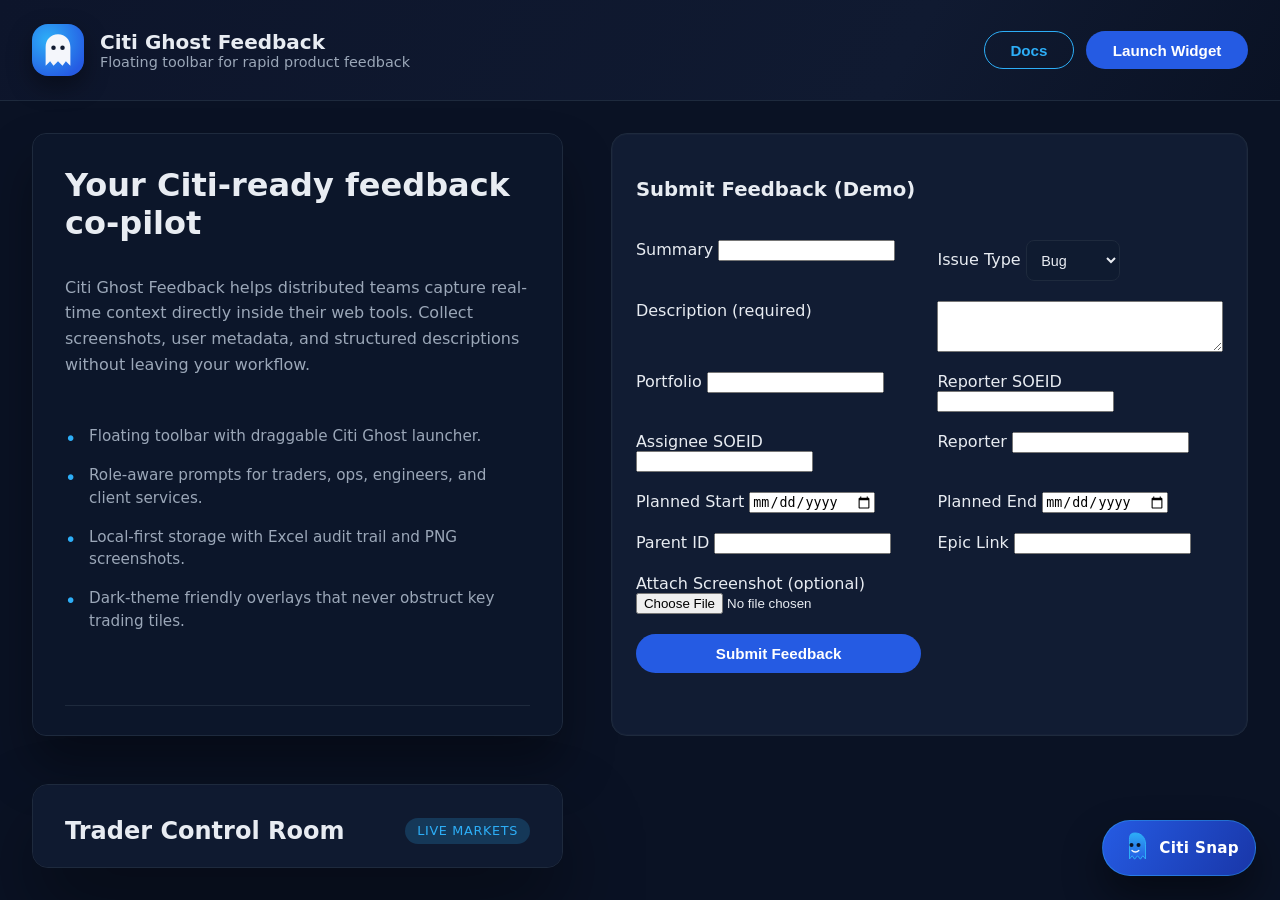
==== commit 5cf17334: "Added csv functionality, jira fields, and test" ====
--- a/citi_ghost_feedback/frontend/index.html
+++ b/citi_ghost_feedback/frontend/index.html
@@ -3,7 +3,7 @@
   <head>
     <meta charset="UTF-8" />
     <meta name="viewport" content="width=device-width, initial-scale=1.0" />
-    <title>Citi Snap - Feedback Tool</title>
+    <title>Citi Ghost Feedback Demo</title>
     <link rel="stylesheet" href="styles.css" />
   </head>
   <body>
@@ -19,31 +19,12 @@
           </svg>
         </div>
         <div>
-          <div class="brand-title">Citi Snap</div>
+          <div class="brand-title">Citi Ghost Feedback</div>
           <div class="brand-subtext">Floating toolbar for rapid product feedback</div>
         </div>
       </div>
       <div class="nav-actions">
         <button class="ghost-btn ghost-btn-outline">Docs</button>
-        <button class="shortcut-btn header-search-btn" data-action="search" title="Search Feedback">
-          <svg viewBox="0 0 24 24" fill="none" stroke="currentColor" stroke-width="2">
-            <circle cx="11" cy="11" r="8"></circle>
-            <path d="M21 21l-4.35-4.35"></path>
-          </svg>
-        </button>
-        <button class="shortcut-btn header-notification-btn" data-action="notifications" title="Notifications">
-          <svg viewBox="0 0 24 24" fill="none" stroke="currentColor" stroke-width="2">
-            <path d="M18 8A6 6 0 0 0 6 8c0 7-3 9-3 9h18s-3-2-3-9"></path>
-            <path d="M13.73 21a2 2 0 0 1-3.46 0"></path>
-          </svg>
-          <span class="shortcut-badge">0</span>
-        </button>
-        <button class="shortcut-btn header-settings-btn" data-action="settings" title="Settings">
-          <svg viewBox="0 0 24 24" fill="none" stroke="currentColor" stroke-width="2" stroke-linecap="round" stroke-linejoin="round">
-            <path d="M12.22 2h-.44a2 2 0 0 0-2 2v.18a2 2 0 0 1-1 1.73l-.43.25a2 2 0 0 1-2 0l-.15-.08a2 2 0 0 0-2.73.73l-.22.38a2 2 0 0 0 .73 2.73l.15.1a2 2 0 0 1 1 1.72v.51a2 2 0 0 1-1 1.74l-.15.09a2 2 0 0 0-.73 2.73l.22.38a2 2 0 0 0 2.73.73l.15-.08a2 2 0 0 1 2 0l.43.25a2 2 0 0 1 1 1.73V20a2 2 0 0 0 2 2h.44a2 2 0 0 0 2-2v-.18a2 2 0 0 1 1-1.73l.43-.25a2 2 0 0 1 2 0l.15.08a2 2 0 0 0 2.73-.73l.22-.39a2 2 0 0 0-.73-2.73l-.15-.08a2 2 0 0 1-1-1.74v-.5a2 2 0 0 1 1-1.74l.15-.09a2 2 0 0 0 .73-2.73l-.22-.38a2 2 0 0 0-2.73-.73l-.15.08a2 2 0 0 1-2 0l-.43-.25a2 2 0 0 1-1-1.73V4a2 2 0 0 0-2-2z"></path>
-            <circle cx="12" cy="12" r="3"></circle>
-          </svg>
-        </button>
         <button class="ghost-btn">Launch Widget</button>
       </div>
     </header>
@@ -52,12 +33,12 @@
       <section class="info-panel">
         <h1>Your Citi-ready feedback co-pilot</h1>
         <p>
-          Citi Snap helps distributed teams capture real-time context directly inside
+          Citi Ghost Feedback helps distributed teams capture real-time context directly inside
           their web tools. Collect screenshots, user metadata, and structured descriptions without
           leaving your workflow.
         </p>
         <ul class="feature-list">
-          <li>Floating toolbar with draggable Citi Snap launcher.</li>
+          <li>Floating toolbar with draggable Citi Ghost launcher.</li>
           <li>Role-aware prompts for traders, ops, engineers, and client services.</li>
           <li>Local-first storage with Excel audit trail and PNG screenshots.</li>
           <li>Dark-theme friendly overlays that never obstruct key trading tiles.</li>
@@ -78,603 +59,63 @@
             </select>
           </label>
         </div>
-
-        <div class="shortcuts-section">
-          <h3 class="shortcuts-title">Shortcuts</h3>
-          
-          <div class="shortcut-category">
-            <div class="shortcuts-grid">
-              <div class="shortcut-item">
-                <button class="shortcut-btn" data-action="feedback" title="View Feedback">
-                  <svg viewBox="0 0 24 24" fill="none" stroke="currentColor" stroke-width="2">
-                    <path d="M21 15a2 2 0 0 1-2 2H7l-4 4V5a2 2 0 0 1 2-2h14a2 2 0 0 1 2 2z"></path>
-                  </svg>
-                </button>
-                <span class="shortcut-label">View Feedback</span>
-              </div>
-              <div class="shortcut-item">
-                <button class="shortcut-btn" data-action="templates" title="Feedback Templates">
-                  <svg viewBox="0 0 24 24" fill="none" stroke="currentColor" stroke-width="2">
-                    <rect x="3" y="3" width="18" height="18" rx="2" ry="2"></rect>
-                    <line x1="9" y1="3" x2="9" y2="21"></line>
-                  </svg>
-                </button>
-                <span class="shortcut-label">Template</span>
-              </div>
-            </div>
-          </div>
-
-          <div class="shortcut-category">
-            <h4 class="category-title">Media & Files</h4>
-            <div class="shortcuts-grid">
-              <div class="shortcut-item">
-                <button class="shortcut-btn" data-action="gallery" title="Screenshot Gallery">
-                  <svg viewBox="0 0 24 24" fill="none" stroke="currentColor" stroke-width="2">
-                    <path d="M1 12s4-8 11-8 11 8 11 8-4 8-11 8-11-8-11-8z"></path>
-                    <circle cx="12" cy="12" r="3"></circle>
-                  </svg>
-                </button>
-                <span class="shortcut-label">Screenshots</span>
-              </div>
-              <div class="shortcut-item">
-                <button class="shortcut-btn" data-action="export" title="Export Data">
-                  <svg viewBox="0 0 24 24" fill="none" stroke="currentColor" stroke-width="2">
-                    <path d="M21 15v4a2 2 0 0 1-2 2H5a2 2 0 0 1-2-2v-4"></path>
-                    <polyline points="7 10 12 15 17 10"></polyline>
-                    <line x1="12" y1="15" x2="12" y2="3"></line>
-                  </svg>
-                </button>
-                <span class="shortcut-label">Export</span>
-              </div>
-              <div class="shortcut-item">
-                <button class="shortcut-btn" data-action="archive" title="Archive">
-                  <svg viewBox="0 0 24 24" fill="none" stroke="currentColor" stroke-width="2">
-                    <polyline points="21 8 21 21 3 21 3 8"></polyline>
-                    <rect x="1" y="3" width="22" height="5"></rect>
-                    <line x1="10" y1="12" x2="14" y2="12"></line>
-                  </svg>
-                </button>
-                <span class="shortcut-label">Archive</span>
-              </div>
-            </div>
-          </div>
-
-          <div class="shortcut-category">
-            <h4 class="category-title">Analytics & Insights</h4>
-            <div class="shortcuts-grid">
-              <div class="shortcut-item">
-                <button class="shortcut-btn" data-action="analytics" title="Analytics">
-                  <svg viewBox="0 0 24 24" fill="none" stroke="currentColor" stroke-width="2">
-                    <rect x="3" y="3" width="7" height="7"></rect>
-                    <rect x="14" y="3" width="7" height="7"></rect>
-                    <rect x="14" y="14" width="7" height="7"></rect>
-                    <rect x="3" y="14" width="7" height="7"></rect>
-                  </svg>
-                </button>
-                <span class="shortcut-label">Analytics</span>
-              </div>
-              <div class="shortcut-item">
-                <button class="shortcut-btn" data-action="activity" title="Activity Log">
-                  <svg viewBox="0 0 24 24" fill="none" stroke="currentColor" stroke-width="2">
-                    <circle cx="12" cy="12" r="10"></circle>
-                    <polyline points="12 6 12 12 16 14"></polyline>
-                  </svg>
-                </button>
-                <span class="shortcut-label">Activity</span>
-              </div>
-              <div class="shortcut-item">
-                <button class="shortcut-btn" data-action="reports" title="Reports">
-                  <svg viewBox="0 0 24 24" fill="none" stroke="currentColor" stroke-width="2">
-                    <path d="M14 2H6a2 2 0 0 0-2 2v16a2 2 0 0 0 2 2h12a2 2 0 0 0 2-2V8z"></path>
-                    <polyline points="14 2 14 8 20 8"></polyline>
-                    <line x1="16" y1="13" x2="8" y2="13"></line>
-                    <line x1="16" y1="17" x2="8" y2="17"></line>
-                    <polyline points="10 9 9 9 8 9"></polyline>
-                  </svg>
-                </button>
-                <span class="shortcut-label">Reports</span>
-              </div>
-            </div>
-          </div>
-
-          <div class="shortcut-category">
-            <h4 class="category-title">Support</h4>
-            <div class="shortcuts-grid">
-              <div class="shortcut-item">
-                <button class="shortcut-btn" data-action="help" title="Help & Docs">
-                  <svg viewBox="0 0 24 24" fill="none" stroke="currentColor" stroke-width="2">
-                    <circle cx="12" cy="12" r="10"></circle>
-                    <path d="M9.09 9a3 3 0 0 1 5.83 1c0 2-3 3-3 3"></path>
-                    <line x1="12" y1="17" x2="12.01" y2="17"></line>
-                  </svg>
-                </button>
-                <span class="shortcut-label">Help & Docs</span>
-              </div>
-              <div class="shortcut-item">
-                <button class="shortcut-btn" data-action="faq" title="FAQ">
-                  <svg viewBox="0 0 24 24" fill="none" stroke="currentColor" stroke-width="2">
-                    <circle cx="12" cy="12" r="10"></circle>
-                    <path d="M9.09 9a3 3 0 0 1 5.83 1c0 2-3 3-3 3"></path>
-                    <line x1="12" y1="17" x2="12.01" y2="17"></line>
-                  </svg>
-                </button>
-                <span class="shortcut-label">FAQ</span>
-              </div>
-              <div class="shortcut-item">
-                <button class="shortcut-btn" data-action="contact" title="Contact Support">
-                  <svg viewBox="0 0 24 24" fill="none" stroke="currentColor" stroke-width="2">
-                    <path d="M4 4h16c1.1 0 2 .9 2 2v12c0 1.1-.9 2-2 2H4c-1.1 0-2-.9-2-2V6c0-1.1.9-2 2-2z"></path>
-                    <polyline points="22,6 12,13 2,6"></polyline>
-                  </svg>
-                </button>
-                <span class="shortcut-label">Contact</span>
-              </div>
-            </div>
-          </div>
-        </div>
-
-        <div class="features-section">
-          <div class="feature-card" id="feedbackCard" style="display: none;">
-            <div class="feature-card-header">
-              <h3>Recent Feedback</h3>
-              <button class="close-feature" data-close="feedbackCard">&times;</button>
-            </div>
-            <div class="feature-card-content">
-              <div class="feedback-stats">
-                <div class="stat-item">
-                  <span class="stat-value" id="totalFeedback">0</span>
-                  <span class="stat-label">Total Tickets</span>
-                </div>
-                <div class="stat-item">
-                  <span class="stat-value" id="pendingFeedback">0</span>
-                  <span class="stat-label">Pending</span>
-                </div>
-              </div>
-              <div class="feedback-list" id="feedbackList">
-                <p class="empty-state">No feedback submitted yet. Use the Citi Snap widget to submit feedback!</p>
-              </div>
-            </div>
-          </div>
-
-          <div class="feature-card" id="analyticsCard" style="display: none;">
-            <div class="feature-card-header">
-              <h3>Analytics Dashboard</h3>
-              <button class="close-feature" data-close="analyticsCard">&times;</button>
-            </div>
-            <div class="feature-card-content">
-              <div class="analytics-grid">
-                <div class="analytics-item">
-                  <span class="analytics-label">Feedback by Role</span>
-                  <div class="analytics-bar">
-                    <div class="bar-fill" style="width: 45%">Client (45%)</div>
-                  </div>
-                  <div class="analytics-bar">
-                    <div class="bar-fill" style="width: 30%">Trader (30%)</div>
-                  </div>
-                  <div class="analytics-bar">
-                    <div class="bar-fill" style="width: 25%">Ops (25%)</div>
-                  </div>
-                </div>
-                <div class="analytics-item">
-                  <span class="analytics-label">This Week</span>
-                  <span class="analytics-value">12 submissions</span>
-                </div>
-                <div class="analytics-item">
-                  <span class="analytics-label">Avg Response Time</span>
-                  <span class="analytics-value">2.4 hours</span>
-                </div>
-              </div>
-            </div>
-          </div>
-
-          <div class="feature-card" id="galleryCard" style="display: none;">
-            <div class="feature-card-header">
-              <h3>Screenshot Gallery</h3>
-              <button class="close-feature" data-close="galleryCard">&times;</button>
-            </div>
-            <div class="feature-card-content">
-              <div class="gallery-grid" id="galleryGrid">
-                <p class="empty-state">No screenshots available yet.</p>
-              </div>
-            </div>
-          </div>
-
-          <div class="feature-card" id="exportCard" style="display: none;">
-            <div class="feature-card-header">
-              <h3>Export Data</h3>
-              <button class="close-feature" data-close="exportCard">&times;</button>
-            </div>
-            <div class="feature-card-content">
-              <p>Export your feedback data in various formats:</p>
-              <div class="export-options">
-                <button class="export-btn" data-format="excel">
-                  <svg viewBox="0 0 24 24" fill="none" stroke="currentColor" stroke-width="2">
-                    <path d="M14 2H6a2 2 0 0 0-2 2v16a2 2 0 0 0 2 2h12a2 2 0 0 0 2-2V8z"></path>
-                    <polyline points="14 2 14 8 20 8"></polyline>
-                  </svg>
-                  Export to Excel
-                </button>
-                <button class="export-btn" data-format="csv">
-                  <svg viewBox="0 0 24 24" fill="none" stroke="currentColor" stroke-width="2">
-                    <path d="M14 2H6a2 2 0 0 0-2 2v16a2 2 0 0 0 2 2h12a2 2 0 0 0 2-2V8z"></path>
-                    <polyline points="14 2 14 8 20 8"></polyline>
-                  </svg>
-                  Export to CSV
-                </button>
-                <button class="export-btn" data-format="json">
-                  <svg viewBox="0 0 24 24" fill="none" stroke="currentColor" stroke-width="2">
-                    <path d="M14 2H6a2 2 0 0 0-2 2v16a2 2 0 0 0 2 2h12a2 2 0 0 0 2-2V8z"></path>
-                    <polyline points="14 2 14 8 20 8"></polyline>
-                  </svg>
-                  Export to JSON
-                </button>
-              </div>
-            </div>
-          </div>
-
-          <div class="feature-card" id="notificationsCard" style="display: none;">
-            <div class="feature-card-header">
-              <h3>Notifications</h3>
-              <button class="close-feature" data-close="notificationsCard">&times;</button>
-            </div>
-            <div class="feature-card-content">
-              <div class="notifications-list" id="notificationsList">
-                <div class="notification-item">
-                  <div class="notification-icon">🔔</div>
-                  <div class="notification-content">
-                    <strong>New feedback submitted</strong>
-                    <p>Trader role - 2 minutes ago</p>
-                  </div>
-                </div>
-                <div class="notification-item">
-                  <div class="notification-icon">✅</div>
-                  <div class="notification-content">
-                    <strong>Ticket resolved</strong>
-                    <p>CS-88421 - 1 hour ago</p>
-                  </div>
-                </div>
-                <div class="notification-item">
-                  <div class="notification-icon">📊</div>
-                  <div class="notification-content">
-                    <strong>Weekly report ready</strong>
-                    <p>Analytics updated - 3 hours ago</p>
-                  </div>
-                </div>
-              </div>
-            </div>
-          </div>
-
-          <div class="feature-card" id="searchCard" style="display: none;">
-            <div class="feature-card-header">
-              <h3>Search Feedback</h3>
-              <button class="close-feature" data-close="searchCard">&times;</button>
-            </div>
-            <div class="feature-card-content">
-              <input type="text" class="search-input" placeholder="Search by description, role, or ticket ID..." id="searchInput">
-              <div class="search-filters">
-                <select id="roleFilter" class="filter-select">
-                  <option value="">All Roles</option>
-                  <option value="Client">Client</option>
-                  <option value="Trader">Trader</option>
-                  <option value="Ops">Ops</option>
-                  <option value="Engineer">Engineer</option>
-                </select>
-                <select id="dateFilter" class="filter-select">
-                  <option value="">All Time</option>
-                  <option value="today">Today</option>
-                  <option value="week">This Week</option>
-                  <option value="month">This Month</option>
-                </select>
-              </div>
-              <div class="search-results" id="searchResults">
-                <p class="empty-state">Enter a search term to find feedback.</p>
-              </div>
-            </div>
-          </div>
-
-          <div class="feature-card" id="templatesCard" style="display: none;">
-            <div class="feature-card-header">
-              <h3>Feedback Templates</h3>
-              <button class="close-feature" data-close="templatesCard">&times;</button>
-            </div>
-            <div class="feature-card-content">
-              <div class="templates-list">
-                <div class="template-item">
-                  <strong>Bug Report</strong>
-                  <p>Report a bug or issue with detailed steps to reproduce.</p>
-                  <button class="template-use-btn">Use Template</button>
-                </div>
-                <div class="template-item">
-                  <strong>Feature Request</strong>
-                  <p>Suggest a new feature or improvement.</p>
-                  <button class="template-use-btn">Use Template</button>
-                </div>
-                <div class="template-item">
-                  <strong>Performance Issue</strong>
-                  <p>Report performance problems or latency issues.</p>
-                  <button class="template-use-btn">Use Template</button>
-                </div>
-              </div>
-            </div>
-          </div>
-
-          <div class="feature-card" id="activityCard" style="display: none;">
-            <div class="feature-card-header">
-              <h3>Activity Log</h3>
-              <button class="close-feature" data-close="activityCard">&times;</button>
-            </div>
-            <div class="feature-card-content">
-              <div class="activity-list" id="activityList">
-                <div class="activity-item">
-                  <span class="activity-time">2m ago</span>
-                  <span class="activity-text">New feedback submitted by Trader</span>
-                </div>
-                <div class="activity-item">
-                  <span class="activity-time">1h ago</span>
-                  <span class="activity-text">Ticket CS-88421 resolved</span>
-                </div>
-                <div class="activity-item">
-                  <span class="activity-time">3h ago</span>
-                  <span class="activity-text">Data exported to Excel</span>
-                </div>
-                <div class="activity-item">
-                  <span class="activity-time">5h ago</span>
-                  <span class="activity-text">New feedback submitted by Client</span>
-                </div>
-              </div>
-            </div>
-          </div>
-
-          <div class="feature-card" id="settingsCard" style="display: none;">
-            <div class="feature-card-header">
-              <h3>Settings</h3>
-              <button class="close-feature" data-close="settingsCard">&times;</button>
-            </div>
-            <div class="feature-card-content">
-              <div class="settings-group">
-                <label class="settings-label">
-                  <input type="checkbox" checked> Enable notifications
+      </section>
+
+        <!-- Feedback form integrated with backend /submit-feedback -->
+        <section class="feedback-panel">
+          <div class="card feedback-card">
+            <div class="card-header">
+              <h3>Submit Feedback (Demo)</h3>
+            </div>
+            <form id="feedbackForm">
+              <div class="form-row">
+                <label>Summary <input type="text" name="summary" id="summary" required /></label>
+                <label>Issue Type
+                  <select name="issue_type" id="issue_type">
+                    <option>Bug</option>
+                    <option>Task</option>
+                    <option>Story</option>
+                    <option>Incident</option>
+                  </select>
                 </label>
-                <label class="settings-label">
-                  <input type="checkbox" checked> Auto-capture screenshots
+              </div>
+              <div class="form-row">
+                <label>Description (required)</label>
+                <textarea name="description" id="description" rows="3" required></textarea>
+              </div>
+
+              <div class="form-row">
+                <label>Portfolio <input type="text" name="portfolio" id="portfolio" /></label>
+                <label>Reporter SOEID <input type="text" name="reporter_soeid" id="reporter_soeid" /></label>
+              </div>
+
+              <div class="form-row">
+                <label>Assignee SOEID <input type="text" name="assignee_soeid" id="assignee_soeid" /></label>
+                <label>Reporter <input type="text" name="reporter" id="reporter" /></label>
+              </div>
+
+              <div class="form-row">
+                <label>Planned Start <input type="date" name="planned_start" id="planned_start" /></label>
+                <label>Planned End <input type="date" name="planned_end" id="planned_end" /></label>
+              </div>
+
+              <div class="form-row">
+                <label>Parent ID <input type="text" name="parent_id" id="parent_id" /></label>
+                <label>Epic Link <input type="text" name="epic_link" id="epic_link" /></label>
+              </div>
+
+              <div class="form-row">
+                <label>Attach Screenshot (optional)
+                  <input type="file" id="screenshotFile" accept="image/*" />
                 </label>
-                <label class="settings-label">
-                  <input type="checkbox"> Dark mode (always on)
-                </label>
-              </div>
-              <div class="settings-group">
-                <label class="settings-label">Default Role</label>
-                <select class="settings-select">
-                  <option value="Client">Client</option>
-                  <option value="Product Support">Product Support</option>
-                  <option value="Product Management">Product Management</option>
-                  <option value="Engineering">Engineering</option>
-                </select>
-              </div>
-              <button class="settings-save-btn">Save Settings</button>
-            </div>
-          </div>
-
-          <div class="feature-card" id="helpCard" style="display: none;">
-            <div class="feature-card-header">
-              <h3>Help & Documentation</h3>
-              <button class="close-feature" data-close="helpCard">&times;</button>
-            </div>
-            <div class="feature-card-content">
-              <div class="help-links">
-                <a href="#" class="help-link">Getting Started Guide</a>
-                <a href="#" class="help-link">API Documentation</a>
-                <a href="#" class="help-link">Keyboard Shortcuts</a>
-                <a href="#" class="help-link">Troubleshooting</a>
-                <a href="#" class="help-link">Contact Support</a>
-              </div>
-            </div>
-          </div>
-
-          <div class="feature-card" id="archiveCard" style="display: none;">
-            <div class="feature-card-header">
-              <h3>Archive</h3>
-              <button class="close-feature" data-close="archiveCard">&times;</button>
-            </div>
-            <div class="feature-card-content">
-              <p>View and manage archived feedback and tickets. Use filters to find specific items.</p>
-              <div class="archive-filters">
-                <select class="filter-select" id="archiveStatusFilter">
-                  <option value="">All Status</option>
-                  <option value="active">Active</option>
-                  <option value="archived">Archived</option>
-                  <option value="resolved">Resolved</option>
-                  <option value="closed">Closed</option>
-                </select>
-                <select class="filter-select" id="archiveDateFilter">
-                  <option value="">All Time</option>
-                  <option value="week">Last Week</option>
-                  <option value="month">Last Month</option>
-                  <option value="quarter">Last Quarter</option>
-                  <option value="year">Last Year</option>
-                </select>
-              </div>
-              <div class="archive-list" id="archiveList">
-                <p class="empty-state">Loading archive...</p>
-              </div>
-            </div>
-          </div>
-
-          <div class="feature-card" id="reportsCard" style="display: none;">
-            <div class="feature-card-header">
-              <h3>Reports</h3>
-              <button class="close-feature" data-close="reportsCard">&times;</button>
-            </div>
-            <div class="feature-card-content">
-              <p>Generate and view detailed reports on feedback trends and metrics.</p>
-              <div class="reports-options">
-                <div class="report-type">
-                  <h4>Weekly Report</h4>
-                  <p>Summary of feedback submitted in the last 7 days</p>
-                  <button class="export-btn" data-report="weekly">Generate Weekly Report</button>
-                </div>
-                <div class="report-type">
-                  <h4>Monthly Report</h4>
-                  <p>Comprehensive analysis of the past month's feedback</p>
-                  <button class="export-btn" data-report="monthly">Generate Monthly Report</button>
-                </div>
-                <div class="report-type">
-                  <h4>Custom Report</h4>
-                  <p>Create a custom report with specific date ranges and filters</p>
-                  <button class="export-btn" data-report="custom">Create Custom Report</button>
-                </div>
-              </div>
-            </div>
-          </div>
-
-          <div class="feature-card" id="faqCard" style="display: none;">
-            <div class="feature-card-header">
-              <h3>Frequently Asked Questions</h3>
-              <button class="close-feature" data-close="faqCard">&times;</button>
-            </div>
-            <div class="feature-card-content">
-              <div class="faq-list">
-                <div class="faq-item">
-                  <h4>How do I submit feedback?</h4>
-                  <p>Click the "Citi Snap" button in the bottom right corner, select your role, and click "Give Feedback". Fill out the form and submit.</p>
-                </div>
-                <div class="faq-item">
-                  <h4>Can I attach screenshots?</h4>
-                  <p>Yes! Click "Capture Screenshot" in the feedback form to automatically capture the current page.</p>
-                </div>
-                <div class="faq-item">
-                  <h4>How do I search for previous feedback?</h4>
-                  <p>Use the Search shortcut to find feedback by description, role, ticket ID, or date range.</p>
-                </div>
-                <div class="faq-item">
-                  <h4>Where is my feedback stored?</h4>
-                  <p>All feedback is stored locally in an Excel file (tickets.xlsx) and screenshots are saved in the screenshots folder.</p>
-                </div>
-                <div class="faq-item">
-                  <h4>Can I export my feedback data?</h4>
-                  <p>Yes! Use the Export shortcut to download your feedback data in CSV or JSON format.</p>
-                </div>
-              </div>
-            </div>
-          </div>
-
-          <div class="feature-card" id="contactCard" style="display: none;">
-            <div class="feature-card-header">
-              <h3>Contact Support</h3>
-              <button class="close-feature" data-close="contactCard">&times;</button>
-            </div>
-            <div class="feature-card-content">
-              <p>Need help? Reach out to our support team.</p>
-              <div class="contact-options">
-                <div class="contact-item">
-                  <strong>Email Support</strong>
-                  <p>support@citighost.com</p>
-                </div>
-                <div class="contact-item">
-                  <strong>Internal Slack</strong>
-                  <p>#citi-ghost-feedback</p>
-                </div>
-                <div class="contact-item">
-                  <strong>Documentation</strong>
-                  <p><a href="#" class="help-link">View full documentation</a></p>
-                </div>
-              </div>
-              <div class="contact-form">
-                <h4>Send us a message</h4>
-                <textarea class="search-input" placeholder="Describe your issue or question..." rows="4"></textarea>
-                <button class="settings-save-btn">Send Message</button>
-              </div>
-            </div>
-          </div>
-        </div>
-
-        <!-- Custom Report Modal -->
-        <div class="custom-report-modal" id="customReportModal" style="display: none;">
-          <div class="custom-report-overlay"></div>
-          <div class="custom-report-dialog">
-            <div class="custom-report-header">
-              <h3>Create Custom Report</h3>
-              <button class="close-custom-report" id="closeCustomReport">&times;</button>
-            </div>
-            <div class="custom-report-body">
-              <div class="form-field">
-                <label>Report Name</label>
-                <input type="text" id="reportName" class="ghost-select" placeholder="My Custom Report" value="Custom Report">
-              </div>
-
-              <div class="form-row">
-                <div class="form-field">
-                  <label>Start Date</label>
-                  <input type="date" id="reportStartDate" class="ghost-select">
-                </div>
-                <div class="form-field">
-                  <label>End Date</label>
-                  <input type="date" id="reportEndDate" class="ghost-select">
-                </div>
-              </div>
-
-              <div class="form-field">
-                <label>Filter by Role</label>
-                <select id="reportRoleFilter" class="ghost-select" multiple>
-                  <option value="Client">Client</option>
-                  <option value="Product Support">Product Support</option>
-                  <option value="Product Management">Product Management</option>
-                  <option value="Engineering">Engineering</option>
-                </select>
-                <small class="field-hint">Hold Ctrl/Cmd to select multiple roles</small>
-              </div>
-
-              <div class="form-field">
-                <label>Filter by Issue Type</label>
-                <select id="reportIssueTypeFilter" class="ghost-select" multiple>
-                  <option value="Bug">Bug</option>
-                  <option value="Feature Request">Feature Request</option>
-                  <option value="Performance">Performance</option>
-                  <option value="UI/UX">UI/UX</option>
-                  <option value="Security">Security</option>
-                  <option value="Data Issue">Data Issue</option>
-                  <option value="Integration">Integration</option>
-                  <option value="Other">Other</option>
-                </select>
-                <small class="field-hint">Hold Ctrl/Cmd to select multiple types</small>
-              </div>
-
-              <div class="form-field">
-                <label>Filter by Priority</label>
-                <select id="reportPriorityFilter" class="ghost-select" multiple>
-                  <option value="Low">Low</option>
-                  <option value="Medium">Medium</option>
-                  <option value="High">High</option>
-                  <option value="Critical">Critical</option>
-                </select>
-                <small class="field-hint">Hold Ctrl/Cmd to select multiple priorities</small>
-              </div>
-
-              <div class="form-field">
-                <label>Include Screenshots</label>
-                <label class="settings-label" style="flex-direction: row; align-items: center; gap: 0.5rem;">
-                  <input type="checkbox" id="includeScreenshots" checked>
-                  <span>Include screenshot references in report</span>
-                </label>
-              </div>
-
-              <div class="form-field">
-                <label>Report Format</label>
-                <select id="reportFormat" class="ghost-select">
-                  <option value="txt">Text File (.txt)</option>
-                  <option value="csv">CSV (.csv)</option>
-                  <option value="json">JSON (.json)</option>
-                </select>
-              </div>
-            </div>
-            <div class="custom-report-footer">
-              <button class="ghost-btn ghost-btn-outline" id="cancelCustomReport">Cancel</button>
-              <button class="ghost-btn" id="generateCustomReport">Generate Report</button>
-            </div>
-          </div>
-        </div>
-
-      </section>
+              </div>
+
+              <div class="form-row">
+                <button type="submit" class="ghost-btn">Submit Feedback</button>
+              </div>
+            </form>
+          </div>
+        </section>
 
       <section class="sample-panel">
         <div class="sample-view active" data-view="trader">
@@ -893,918 +334,81 @@
       document.addEventListener("citiGhostWidgetReady", (event) => {
         attachGhostLaunch(event.detail);
       });
-
-      // Shortcuts functionality
-      const shortcutButtons = document.querySelectorAll(".shortcut-btn, [data-action]");
-      const featureCards = document.querySelectorAll(".feature-card");
-      const closeButtons = document.querySelectorAll(".close-feature");
-      
-      // Also handle clicks on shortcut-item wrapper
-      document.querySelectorAll(".shortcut-item").forEach((item) => {
-        const btn = item.querySelector(".shortcut-btn");
-        if (btn) {
-          item.addEventListener("click", (e) => {
-            if (e.target !== btn && !btn.contains(e.target)) {
-              btn.click();
-            }
+    </script>
+    <script>
+      // Feedback form submission: convert optional file to base64 data URL and POST JSON
+      (function () {
+        const form = document.getElementById("feedbackForm");
+        const fileInput = document.getElementById("screenshotFile");
+
+        function readFileAsDataURL(file) {
+          return new Promise((resolve, reject) => {
+            const reader = new FileReader();
+            reader.onload = () => resolve(reader.result);
+            reader.onerror = reject;
+            reader.readAsDataURL(file);
           });
         }
-      });
-
-      shortcutButtons.forEach((btn) => {
-        btn.addEventListener("click", () => {
-          const action = btn.dataset.action;
-          const cardId = action + "Card";
-          const card = document.getElementById(cardId);
-
-          if (card) {
-            // Hide all other cards
-            featureCards.forEach((c) => (c.style.display = "none"));
-            // Show selected card
-            card.style.display = "block";
-            // Scroll to card
-            card.scrollIntoView({ behavior: "smooth", block: "nearest" });
+
+        form.addEventListener("submit", async (ev) => {
+          ev.preventDefault();
+          const summary = document.getElementById("summary").value.trim();
+          const issue_type = document.getElementById("issue_type").value;
+          const description = document.getElementById("description").value.trim();
+          if (!description) {
+            alert("Description is required");
+            return;
+          }
+
+          const payload = {
+            summary,
+            issue_type,
+            description,
+            portfolio: document.getElementById("portfolio").value.trim(),
+            reporter_soeid: document.getElementById("reporter_soeid").value.trim(),
+            assignee_soeid: document.getElementById("assignee_soeid").value.trim(),
+            reporter: document.getElementById("reporter").value.trim(),
+            planned_start: document.getElementById("planned_start").value || null,
+            planned_end: document.getElementById("planned_end").value || null,
+            parent_id: document.getElementById("parent_id").value.trim(),
+            epic_link: document.getElementById("epic_link").value.trim(),
+            url: location.href,
+            userAgent: navigator.userAgent,
+          };
+
+          const file = fileInput.files && fileInput.files[0];
+          if (file) {
+            try {
+              const dataUrl = await readFileAsDataURL(file);
+              payload.screenshot = dataUrl;
+            } catch (err) {
+              console.error("Failed reading file:", err);
+              alert("Failed to read screenshot file");
+              return;
+            }
+          }
+
+          console.log("Submitting payload:", payload);
+
+          try {
+            const res = await fetch("/submit-feedback", {
+              method: "POST",
+              headers: { "Content-Type": "application/json" },
+              body: JSON.stringify(payload),
+            });
+            const body = await res.json();
+            if (res.ok) {
+              alert(`Feedback submitted — ticket id: ${body.ticket_id}`);
+              form.reset();
+            } else {
+              alert(`Error: ${body.message || JSON.stringify(body)}`);
+            }
+          } catch (err) {
+            console.error(err);
+            alert("Network or server error when submitting feedback");
           }
         });
-      });
-
-      closeButtons.forEach((btn) => {
-        btn.addEventListener("click", () => {
-          const cardId = btn.dataset.close;
-          const card = document.getElementById(cardId);
-          if (card) {
-            card.style.display = "none";
-          }
-        });
-      });
-
-      // Backend API URL
-      const API_BASE = "http://127.0.0.1:5000";
-
-      // Load feedback data from backend
-      async function loadFeedback() {
-        try {
-          const response = await fetch(`${API_BASE}/get-feedback`);
-          const result = await response.json();
-          
-          if (result.status === "success") {
-            const feedbackData = result.tickets || [];
-            updateFeedbackDisplay(feedbackData);
-            updateAnalytics(feedbackData);
-            updateNotifications(feedbackData);
-            updateGallery(feedbackData);
-            updateActivityLog(feedbackData);
-            updateNotificationBadge(feedbackData);
-            return feedbackData;
-          } else {
-            throw new Error(result.message || "Failed to load feedback");
-          }
-        } catch (error) {
-          console.error("Error loading feedback:", error);
-          // Show empty state on error
-          updateFeedbackDisplay([]);
-          return [];
-        }
-      }
-
-      function updateFeedbackDisplay(data) {
-        // Filter to only show active items
-        const activeData = data.filter(item => {
-          const status = item.archive_status || "active";
-          return status === "active";
-        });
-        
-        const totalFeedback = activeData.length;
-        // All feedback is considered pending unless marked otherwise
-        const pendingFeedback = totalFeedback;
-
-        document.getElementById("totalFeedback").textContent = totalFeedback;
-        document.getElementById("pendingFeedback").textContent = pendingFeedback;
-
-        const feedbackList = document.getElementById("feedbackList");
-        if (activeData.length === 0) {
-          feedbackList.innerHTML = '<p class="empty-state">No active feedback. Check the Archive to see resolved or archived items.</p>';
-        } else {
-          feedbackList.innerHTML = activeData
-            .slice(0, 5) // Show 5 most recent (already reversed from backend)
-            .map((item) => {
-              const date = new Date(item.timestamp || Date.now());
-              return `
-                <div class="feedback-item">
-                  <div class="feedback-item-header">
-                    <span class="feedback-role">${item.role || "Client"}</span>
-                    <span class="feedback-time">${formatDate(date)}</span>
-                  </div>
-                  <div class="feedback-description">${item.description || "No description"}</div>
-                  ${item.ticket_id ? `<div style="font-size: 0.75rem; color: var(--text-secondary); margin-top: 0.5rem;">Ticket #${item.ticket_id}</div>` : ""}
-                  <div class="feedback-item-actions" style="margin-top: 0.75rem; padding-top: 0.75rem; border-top: 1px solid var(--border-color); display: flex; gap: 0.5rem;">
-                    <button class="archive-action-btn archive-btn" onclick="updateArchiveStatus(${item.ticket_id}, 'archived')" title="Archive this item" style="font-size: 0.8rem; padding: 0.4rem 0.75rem;">📦 Archive</button>
-                    <button class="archive-action-btn resolve-btn" onclick="updateArchiveStatus(${item.ticket_id}, 'resolved')" title="Mark as resolved" style="font-size: 0.8rem; padding: 0.4rem 0.75rem;">✓ Resolve</button>
-                  </div>
-                </div>
-              `;
-            })
-            .join("");
-        }
-      }
-
-      function updateAnalytics(data) {
-        // Calculate role distribution
-        const roleCounts = {};
-        data.forEach((item) => {
-          const role = item.role || "Client";
-          roleCounts[role] = (roleCounts[role] || 0) + 1;
-        });
-
-        const total = data.length;
-        const roles = Object.keys(roleCounts);
-        
-        // Update analytics display
-        const analyticsGrid = document.querySelector("#analyticsCard .analytics-grid");
-        if (analyticsGrid && total > 0) {
-          const roleBars = roles.map(role => {
-            const count = roleCounts[role];
-            const percentage = Math.round((count / total) * 100);
-            return `
-              <div class="analytics-bar">
-                <div class="bar-fill" style="width: ${percentage}%">${role} (${percentage}%)</div>
-              </div>
-            `;
-          }).join("");
-
-          analyticsGrid.innerHTML = `
-            <div class="analytics-item">
-              <span class="analytics-label">Feedback by Role</span>
-              ${roleBars || "<p class='empty-state'>No data yet</p>"}
-            </div>
-            <div class="analytics-item">
-              <span class="analytics-label">This Week</span>
-              <span class="analytics-value">${getThisWeekCount(data)} submissions</span>
-            </div>
-            <div class="analytics-item">
-              <span class="analytics-label">Total Submissions</span>
-              <span class="analytics-value">${total}</span>
-            </div>
-          `;
-        }
-      }
-
-      function updateNotifications(data) {
-        const notificationsList = document.getElementById("notificationsList");
-        if (!notificationsList) return;
-
-        // Get recent submissions (last 3)
-        const recent = data.slice(0, 3);
-        
-        if (recent.length === 0) {
-          notificationsList.innerHTML = '<p class="empty-state">No notifications yet.</p>';
-        } else {
-          notificationsList.innerHTML = recent.map((item) => {
-            const date = new Date(item.timestamp || Date.now());
-            const timeAgo = getTimeAgo(date);
-            return `
-              <div class="notification-item">
-                <div class="notification-icon">🔔</div>
-                <div class="notification-content">
-                  <strong>New feedback submitted</strong>
-                  <p>${item.role || "Client"} - ${timeAgo}</p>
-                </div>
-              </div>
-            `;
-          }).join("");
-        }
-      }
-
-      function updateGallery(data) {
-        const galleryGrid = document.getElementById("galleryGrid");
-        if (!galleryGrid) return;
-
-        // Filter items with screenshots
-        const withScreenshots = data.filter(item => item.screenshot_path);
-        
-        if (withScreenshots.length === 0) {
-          galleryGrid.innerHTML = '<p class="empty-state">No screenshots available yet.</p>';
-        } else {
-          galleryGrid.innerHTML = withScreenshots.slice(0, 12).map((item) => {
-            // Screenshot path is relative to backend, need to construct full URL
-            let screenshotUrl;
-            if (item.screenshot_path.startsWith('http')) {
-              screenshotUrl = item.screenshot_path;
-            } else if (item.screenshot_path.startsWith('screenshots/')) {
-              screenshotUrl = `${API_BASE}/${item.screenshot_path}`;
-            } else {
-              screenshotUrl = `${API_BASE}/screenshots/${item.screenshot_path.split('/').pop()}`;
-            }
-            
-            return `
-              <div class="gallery-item" onclick="window.open('${screenshotUrl}', '_blank')">
-                <img src="${screenshotUrl}" alt="Screenshot for ticket ${item.ticket_id}" onerror="this.style.display='none'">
-              </div>
-            `;
-          }).join("");
-        }
-      }
-
-      function updateActivityLog(data) {
-        const activityList = document.getElementById("activityList");
-        if (!activityList) return;
-
-        const recent = data.slice(0, 10);
-        
-        if (recent.length === 0) {
-          activityList.innerHTML = '<p class="empty-state">No activity yet.</p>';
-        } else {
-          activityList.innerHTML = recent.map((item) => {
-            const date = new Date(item.timestamp || Date.now());
-            const timeAgo = getTimeAgo(date);
-            return `
-              <div class="activity-item">
-                <span class="activity-time">${timeAgo}</span>
-                <span class="activity-text">Feedback submitted by ${item.role || "Client"} - Ticket #${item.ticket_id || "N/A"}</span>
-              </div>
-            `;
-          }).join("");
-        }
-      }
-
-      function updateNotificationBadge(data) {
-        const badge = document.querySelector("[data-action='notifications'] .shortcut-badge");
-        if (badge) {
-          const recentCount = data.filter(item => {
-            const date = new Date(item.timestamp || Date.now());
-            const dayAgo = new Date(Date.now() - 24 * 60 * 60 * 1000);
-            return date > dayAgo;
-          }).length;
-          
-          if (recentCount > 0) {
-            badge.textContent = recentCount > 9 ? "9+" : recentCount;
-            badge.style.display = "flex";
-          } else {
-            badge.style.display = "none";
-          }
-        }
-      }
-
-      function getThisWeekCount(data) {
-        const weekAgo = new Date(Date.now() - 7 * 24 * 60 * 60 * 1000);
-        return data.filter(item => {
-          const date = new Date(item.timestamp || 0);
-          return date > weekAgo;
-        }).length;
-      }
-
-      function formatDate(date) {
-        return date.toLocaleDateString() + " " + date.toLocaleTimeString([], { hour: '2-digit', minute: '2-digit' });
-      }
-
-      function getTimeAgo(date) {
-        const seconds = Math.floor((Date.now() - date.getTime()) / 1000);
-        if (seconds < 60) return `${seconds}s ago`;
-        const minutes = Math.floor(seconds / 60);
-        if (minutes < 60) return `${minutes}m ago`;
-        const hours = Math.floor(minutes / 60);
-        if (hours < 24) return `${hours}h ago`;
-        const days = Math.floor(hours / 24);
-        return `${days}d ago`;
-      }
-
-      // Export functionality
-      document.querySelectorAll(".export-btn").forEach((btn) => {
-        btn.addEventListener("click", async () => {
-          const format = btn.dataset.format;
-          try {
-            // Fetch real data from backend
-            const response = await fetch(`${API_BASE}/get-feedback`);
-            const result = await response.json();
-            const feedbackData = result.status === "success" ? (result.tickets || []) : [];
-            
-            let content, mimeType, filename;
-
-            if (format === "json") {
-              content = JSON.stringify(feedbackData, null, 2);
-              mimeType = "application/json";
-              filename = "feedback-export.json";
-            } else if (format === "csv") {
-              const headers = ["Ticket ID", "Role", "URL", "Description", "Timestamp"];
-              const rows = feedbackData.map((item) => [
-                item.ticket_id || "",
-                item.role || "",
-                item.url || "",
-                (item.description || "").replace(/"/g, '""'),
-                item.timestamp || "",
-              ]);
-              content = [headers, ...rows].map((row) => row.map((cell) => `"${cell}"`).join(",")).join("\n");
-              mimeType = "text/csv";
-              filename = "feedback-export.csv";
-            } else {
-              // Excel simulation - would need a library in production
-              alert("Excel export would require server-side processing. CSV export is available.");
-              return;
-            }
-
-            const blob = new Blob([content], { type: mimeType });
-            const url = URL.createObjectURL(blob);
-            const a = document.createElement("a");
-            a.href = url;
-            a.download = filename;
-            a.click();
-            URL.revokeObjectURL(url);
-          } catch (error) {
-            alert("Error exporting data: " + error.message);
-          }
-        });
-      });
-
-      // Search functionality
-      const searchInput = document.getElementById("searchInput");
-      const roleFilter = document.getElementById("roleFilter");
-      const dateFilter = document.getElementById("dateFilter");
-      const searchResults = document.getElementById("searchResults");
-
-      async function performSearch() {
-        const query = searchInput.value.toLowerCase();
-        const role = roleFilter.value;
-        const date = dateFilter.value;
-
-        try {
-          // Fetch real data from backend
-          const response = await fetch(`${API_BASE}/get-feedback`);
-          const result = await response.json();
-          const feedbackData = result.status === "success" ? (result.tickets || []) : [];
-          
-          let filtered = feedbackData;
-
-          if (query) {
-            filtered = filtered.filter(
-              (item) =>
-                (item.description || "").toLowerCase().includes(query) ||
-                (item.role || "").toLowerCase().includes(query) ||
-                (item.ticket_id || "").toString().includes(query)
-            );
-          }
-
-          if (role) {
-            filtered = filtered.filter((item) => (item.role || "") === role);
-          }
-
-          if (date) {
-            const now = new Date();
-            filtered = filtered.filter((item) => {
-              const itemDate = new Date(item.timestamp || 0);
-              if (date === "today") {
-                return itemDate.toDateString() === now.toDateString();
-              } else if (date === "week") {
-                const weekAgo = new Date(now.getTime() - 7 * 24 * 60 * 60 * 1000);
-                return itemDate >= weekAgo;
-              } else if (date === "month") {
-                const monthAgo = new Date(now.getTime() - 30 * 24 * 60 * 60 * 1000);
-                return itemDate >= monthAgo;
-              }
-              return true;
-            });
-          }
-
-          if (filtered.length === 0) {
-            searchResults.innerHTML = '<p class="empty-state">No results found.</p>';
-          } else {
-            searchResults.innerHTML = filtered
-              .map((item) => {
-                const date = new Date(item.timestamp || Date.now());
-                return `
-                  <div class="feedback-item">
-                    <div class="feedback-item-header">
-                      <span class="feedback-role">${item.role || "Client"}</span>
-                      <span class="feedback-time">${formatDate(date)}</span>
-                    </div>
-                    <div class="feedback-description">${item.description || "No description"}</div>
-                    ${item.ticket_id ? `<div style="font-size: 0.75rem; color: var(--text-secondary); margin-top: 0.5rem;">Ticket #${item.ticket_id}</div>` : ""}
-                  </div>
-                `;
-              })
-              .join("");
-          }
-        } catch (error) {
-          console.error("Search error:", error);
-          searchResults.innerHTML = '<p class="empty-state">Error performing search.</p>';
-        }
-      }
-
-      searchInput.addEventListener("input", performSearch);
-      roleFilter.addEventListener("change", performSearch);
-      dateFilter.addEventListener("change", performSearch);
-
-      // Template functionality
-      const templates = {
-        "Bug Report": {
-          issueType: "Bug",
-          priority: "High",
-          category: "",
-          description: "Brief description of the bug",
-          details: "Steps to Reproduce:\n1. \n2. \n3. \n\nExpected Behavior:\n\nActual Behavior:\n\nEnvironment:\n- Browser: \n- OS: ",
-          role: "Client"
-        },
-        "Feature Request": {
-          issueType: "Feature Request",
-          priority: "Medium",
-          category: "",
-          description: "Brief description of the requested feature",
-          details: "Use Case:\n\nExpected Benefits:\n\nAdditional Context:",
-          role: "Client"
-        },
-        "Performance Issue": {
-          issueType: "Performance",
-          priority: "High",
-          category: "",
-          description: "Brief description of the performance issue",
-          details: "When does it occur:\n\nImpact:\n\nSteps to Reproduce:\n1. \n2. \n\nExpected Performance:\n\nActual Performance:",
-          role: "Client"
-        }
-      };
-
-      document.querySelectorAll(".template-use-btn").forEach((btn) => {
-        btn.addEventListener("click", () => {
-          const templateItem = btn.closest(".template-item");
-          const templateName = templateItem.querySelector("strong").textContent;
-          const template = templates[templateName];
-          
-          if (template && window.citiGhostWidget) {
-            window.citiGhostWidget.openFeedback(template);
-          } else if (window.citiGhostWidget) {
-            window.citiGhostWidget.openFeedback();
-          }
-        });
-      });
-
-      // Settings functionality
-      function loadSettings() {
-        const settings = JSON.parse(localStorage.getItem("citiGhostSettings") || "{}");
-        
-        // Load checkboxes
-        const checkboxes = document.querySelectorAll("#settingsCard input[type='checkbox']");
-        checkboxes.forEach((cb, index) => {
-          const keys = ["notifications", "autoScreenshot", "darkMode"];
-          if (keys[index] && settings[keys[index]] !== undefined) {
-            cb.checked = settings[keys[index]];
-          }
-        });
-        
-        // Load default role
-        const roleSelect = document.querySelector("#settingsCard .settings-select");
-        if (roleSelect && settings.defaultRole) {
-          roleSelect.value = settings.defaultRole;
-        }
-      }
-
-      function saveSettings() {
-        const checkboxes = document.querySelectorAll("#settingsCard input[type='checkbox']");
-        const roleSelect = document.querySelector("#settingsCard .settings-select");
-        
-        const settings = {
-          notifications: checkboxes[0]?.checked ?? true,
-          autoScreenshot: checkboxes[1]?.checked ?? true,
-          darkMode: checkboxes[2]?.checked ?? false,
-          defaultRole: roleSelect?.value || "Client"
-        };
-        
-        localStorage.setItem("citiGhostSettings", JSON.stringify(settings));
-        
-        // Apply default role to widget if available
-        if (window.citiGhostWidget && settings.defaultRole) {
-          const roleSelect = document.querySelector(".ghost-menu-role");
-          if (roleSelect) {
-            roleSelect.value = settings.defaultRole;
-          }
-        }
-        
-        return settings;
-      }
-
-      // Load settings when settings card is opened
-      shortcutButtons.forEach((btn) => {
-        btn.addEventListener("click", () => {
-          if (btn.dataset.action === "settings") {
-            setTimeout(loadSettings, 100);
-          }
-        });
-      });
-
-      document.querySelector(".settings-save-btn")?.addEventListener("click", () => {
-        saveSettings();
-        const status = document.createElement("div");
-        status.textContent = "Settings saved!";
-        status.style.cssText = "color: var(--accent-cyan); margin-top: 1rem; font-size: 0.9rem;";
-        const btn = document.querySelector(".settings-save-btn");
-        btn.parentNode.insertBefore(status, btn.nextSibling);
-        setTimeout(() => status.remove(), 2000);
-      });
-
-      // Initialize feedback display
-      loadFeedback();
-
-      // Refresh data when feedback card is opened
-      shortcutButtons.forEach((btn) => {
-        btn.addEventListener("click", async () => {
-          const action = btn.dataset.action;
-          if (action === "feedback" || action === "analytics" || action === "gallery" || 
-              action === "notifications" || action === "activity" || action === "archive") {
-            await loadFeedback();
-          }
-        });
-      });
-
-      // Archive functionality
-      async function updateArchiveStatus(ticketId, status) {
-        try {
-          const response = await fetch(`${API_BASE}/archive-feedback`, {
-            method: "PUT",
-            headers: {
-              "Content-Type": "application/json",
-            },
-            body: JSON.stringify({
-              ticket_id: ticketId,
-              status: status,
-            }),
-          });
-          const result = await response.json();
-          if (result.status === "success") {
-            loadArchive(); // Reload archive list
-            loadFeedback(); // Also reload main feedback list
-            return true;
-          } else {
-            alert("Error updating archive status: " + (result.message || "Unknown error"));
-            return false;
-          }
-        } catch (error) {
-          console.error("Error updating archive status:", error);
-          alert("Error updating archive status: " + error.message);
-          return false;
-        }
-      }
-
-      async function loadArchive() {
-        try {
-          const response = await fetch(`${API_BASE}/get-feedback`);
-          const result = await response.json();
-          const feedbackData = result.status === "success" ? (result.tickets || []) : [];
-          
-          // Get filter values
-          const statusFilter = document.getElementById("archiveStatusFilter")?.value || "";
-          const dateFilter = document.getElementById("archiveDateFilter")?.value || "";
-          
-          // Apply filters
-          let filteredItems = feedbackData;
-          
-          // Status filter
-          if (statusFilter) {
-            filteredItems = filteredItems.filter(item => {
-              const status = item.archive_status || "active";
-              return status === statusFilter;
-            });
-          }
-          
-          // Date filter
-          if (dateFilter) {
-            const now = new Date();
-            let cutoffDate = new Date(0); // Default to all time
-            
-            switch (dateFilter) {
-              case "week":
-                cutoffDate = new Date(now.getTime() - 7 * 24 * 60 * 60 * 1000);
-                break;
-              case "month":
-                cutoffDate = new Date(now.getTime() - 30 * 24 * 60 * 60 * 1000);
-                break;
-              case "quarter":
-                cutoffDate = new Date(now.getTime() - 90 * 24 * 60 * 60 * 1000);
-                break;
-              case "year":
-                cutoffDate = new Date(now.getTime() - 365 * 24 * 60 * 60 * 1000);
-                break;
-            }
-            
-            filteredItems = filteredItems.filter(item => {
-              const date = new Date(item.timestamp || Date.now());
-              return date >= cutoffDate;
-            });
-          }
-          
-          const archiveList = document.getElementById("archiveList");
-          if (archiveList) {
-            if (filteredItems.length === 0) {
-              archiveList.innerHTML = '<p class="empty-state">No items found matching the selected filters.</p>';
-            } else {
-              archiveList.innerHTML = filteredItems.map((item) => {
-                const date = new Date(item.timestamp || Date.now());
-                const archiveStatus = item.archive_status || "active";
-                const statusLabels = {
-                  "active": "Active",
-                  "archived": "Archived",
-                  "resolved": "Resolved",
-                  "closed": "Closed"
-                };
-                const statusColors = {
-                  "active": "#2DAEF7",
-                  "archived": "#9BA7B8",
-                  "resolved": "#10B981",
-                  "closed": "#6B7280"
-                };
-                
-                // Truncate description for display
-                const description = item.description || "No description";
-                const shortDescription = description.length > 150 
-                  ? description.substring(0, 150) + "..." 
-                  : description;
-                
-                return `
-                  <div class="archive-item">
-                    <div class="archive-item-header">
-                      <div class="archive-item-meta">
-                        <span class="archive-status-badge" style="background: ${statusColors[archiveStatus] || statusColors.active}20; color: ${statusColors[archiveStatus] || statusColors.active}; border: 1px solid ${statusColors[archiveStatus] || statusColors.active}40;">
-                          ${statusLabels[archiveStatus] || "Active"}
-                        </span>
-                        <span class="feedback-role">${item.role || "Client"}</span>
-                        ${item.issue_type ? `<span class="issue-type-badge">${item.issue_type}</span>` : ""}
-                        ${item.priority ? `<span class="priority-badge priority-${item.priority.toLowerCase()}">${item.priority}</span>` : ""}
-                      </div>
-                      <span class="feedback-time">${formatDate(date)}</span>
-                    </div>
-                    <div class="archive-item-content">
-                      <div class="feedback-description">${escapeHtml(shortDescription)}</div>
-                      ${item.ticket_id ? `<div class="ticket-id">Ticket #${item.ticket_id}</div>` : ""}
-                      ${item.category ? `<div class="category-tag">${item.category}</div>` : ""}
-                    </div>
-                    <div class="archive-item-actions">
-                      ${archiveStatus === "active" 
-                        ? `<button class="archive-action-btn archive-btn" onclick="updateArchiveStatus(${item.ticket_id}, 'archived')" title="Archive this item">📦 Archive</button>`
-                        : `<button class="archive-action-btn unarchive-btn" onclick="updateArchiveStatus(${item.ticket_id}, 'active')" title="Unarchive this item">↩️ Unarchive</button>`
-                      }
-                      ${archiveStatus !== "resolved" 
-                        ? `<button class="archive-action-btn resolve-btn" onclick="updateArchiveStatus(${item.ticket_id}, 'resolved')" title="Mark as resolved">✓ Resolve</button>`
-                        : ""
-                      }
-                      ${archiveStatus !== "closed" 
-                        ? `<button class="archive-action-btn close-btn" onclick="updateArchiveStatus(${item.ticket_id}, 'closed')" title="Close this item">✕ Close</button>`
-                        : ""
-                      }
-                    </div>
-                  </div>
-                `;
-              }).join("");
-            }
-          }
-        } catch (error) {
-          console.error("Error loading archive:", error);
-          const archiveList = document.getElementById("archiveList");
-          if (archiveList) {
-            archiveList.innerHTML = '<p class="empty-state">Error loading archive. Please try again.</p>';
-          }
-        }
-      }
-      
-      // Make updateArchiveStatus available globally for onclick handlers
-      window.updateArchiveStatus = updateArchiveStatus;
-      
-      // Add filter change listeners
-      document.getElementById("archiveStatusFilter")?.addEventListener("change", loadArchive);
-      document.getElementById("archiveDateFilter")?.addEventListener("change", loadArchive);
-
-      // Reports functionality
-      document.querySelectorAll("[data-report]").forEach((btn) => {
-        btn.addEventListener("click", async () => {
-          const reportType = btn.dataset.report;
-          
-          if (reportType === "custom") {
-            // Open custom report modal
-            const modal = document.getElementById("customReportModal");
-            if (modal) {
-              modal.style.display = "flex";
-              // Set default dates (last 30 days)
-              const endDate = new Date();
-              const startDate = new Date();
-              startDate.setDate(startDate.getDate() - 30);
-              document.getElementById("reportEndDate").value = endDate.toISOString().split('T')[0];
-              document.getElementById("reportStartDate").value = startDate.toISOString().split('T')[0];
-            }
-            return;
-          }
-          
-          try {
-            const response = await fetch(`${API_BASE}/get-feedback`);
-            const result = await response.json();
-            const feedbackData = result.status === "success" ? (result.tickets || []) : [];
-            
-            let filtered = feedbackData;
-            const now = new Date();
-            
-            if (reportType === "weekly") {
-              const weekAgo = new Date(now.getTime() - 7 * 24 * 60 * 60 * 1000);
-              filtered = feedbackData.filter(item => new Date(item.timestamp || 0) > weekAgo);
-            } else if (reportType === "monthly") {
-              const monthAgo = new Date(now.getTime() - 30 * 24 * 60 * 60 * 1000);
-              filtered = feedbackData.filter(item => new Date(item.timestamp || 0) > monthAgo);
-            }
-            
-            // Generate report content
-            const reportContent = `Feedback Report - ${reportType.charAt(0).toUpperCase() + reportType.slice(1)}\n\n` +
-              `Total Items: ${filtered.length}\n` +
-              `Generated: ${new Date().toLocaleString()}\n\n` +
-              filtered.map(item => 
-                `Ticket #${item.ticket_id}\n` +
-                `Role: ${item.role}\n` +
-                `Date: ${item.timestamp}\n` +
-                `Description: ${item.description}\n` +
-                `---\n`
-              ).join("\n");
-            
-            const blob = new Blob([reportContent], { type: "text/plain" });
-            const url = URL.createObjectURL(blob);
-            const a = document.createElement("a");
-            a.href = url;
-            a.download = `feedback-report-${reportType}-${Date.now()}.txt`;
-            a.click();
-            URL.revokeObjectURL(url);
-          } catch (error) {
-            alert("Error generating report: " + error.message);
-          }
-        });
-      });
-
-      // Custom Report Modal functionality
-      const customReportModal = document.getElementById("customReportModal");
-      const closeCustomReport = document.getElementById("closeCustomReport");
-      const cancelCustomReport = document.getElementById("cancelCustomReport");
-      const generateCustomReport = document.getElementById("generateCustomReport");
-
-      function closeCustomReportModal() {
-        if (customReportModal) {
-          customReportModal.style.display = "none";
-        }
-      }
-
-      closeCustomReport?.addEventListener("click", closeCustomReportModal);
-      cancelCustomReport?.addEventListener("click", closeCustomReportModal);
-      
-      // Close when clicking overlay
-      customReportModal?.querySelector(".custom-report-overlay")?.addEventListener("click", closeCustomReportModal);
-
-      generateCustomReport?.addEventListener("click", async () => {
-        try {
-          const reportName = document.getElementById("reportName").value || "Custom Report";
-          const startDate = document.getElementById("reportStartDate").value;
-          const endDate = document.getElementById("reportEndDate").value;
-          const roleFilter = Array.from(document.getElementById("reportRoleFilter").selectedOptions).map(o => o.value);
-          const issueTypeFilter = Array.from(document.getElementById("reportIssueTypeFilter").selectedOptions).map(o => o.value);
-          const priorityFilter = Array.from(document.getElementById("reportPriorityFilter").selectedOptions).map(o => o.value);
-          const includeScreenshots = document.getElementById("includeScreenshots").checked;
-          const format = document.getElementById("reportFormat").value;
-
-          // Fetch all feedback
-          const response = await fetch(`${API_BASE}/get-feedback`);
-          const result = await response.json();
-          let feedbackData = result.status === "success" ? (result.tickets || []) : [];
-
-          // Apply filters
-          if (startDate) {
-            const start = new Date(startDate);
-            feedbackData = feedbackData.filter(item => new Date(item.timestamp || 0) >= start);
-          }
-          if (endDate) {
-            const end = new Date(endDate);
-            end.setHours(23, 59, 59, 999); // Include entire end date
-            feedbackData = feedbackData.filter(item => new Date(item.timestamp || 0) <= end);
-          }
-          if (roleFilter.length > 0) {
-            feedbackData = feedbackData.filter(item => roleFilter.includes(item.role || "Client"));
-          }
-          if (issueTypeFilter.length > 0) {
-            feedbackData = feedbackData.filter(item => {
-              const description = item.description || "";
-              return issueTypeFilter.some(type => description.includes(`[${type}]`));
-            });
-          }
-          if (priorityFilter.length > 0) {
-            feedbackData = feedbackData.filter(item => {
-              const description = item.description || "";
-              return priorityFilter.some(priority => description.includes(`Priority: ${priority}`));
-            });
-          }
-
-          // Generate report based on format
-          let content, mimeType, filename;
-          
-          if (format === "csv") {
-            const headers = ["Ticket ID", "Role", "URL", "Description", "Screenshot", "Timestamp"];
-            const rows = feedbackData.map(item => [
-              item.ticket_id || "",
-              item.role || "",
-              item.url || "",
-              (item.description || "").replace(/"/g, '""'),
-              includeScreenshots && item.screenshot_path ? item.screenshot_path : "",
-              item.timestamp || ""
-            ]);
-            content = [headers, ...rows].map(row => row.map(cell => `"${cell}"`).join(",")).join("\n");
-            mimeType = "text/csv";
-            filename = `${reportName.replace(/[^a-z0-9]/gi, '_')}-${Date.now()}.csv`;
-          } else if (format === "json") {
-            const reportData = {
-              reportName: reportName,
-              generated: new Date().toISOString(),
-              filters: {
-                startDate: startDate || null,
-                endDate: endDate || null,
-                roles: roleFilter,
-                issueTypes: issueTypeFilter,
-                priorities: priorityFilter
-              },
-              totalItems: feedbackData.length,
-              items: feedbackData.map(item => ({
-                ticket_id: item.ticket_id,
-                role: item.role,
-                url: item.url,
-                description: item.description,
-                screenshot: includeScreenshots ? item.screenshot_path : null,
-                timestamp: item.timestamp
-              }))
-            };
-            content = JSON.stringify(reportData, null, 2);
-            mimeType = "application/json";
-            filename = `${reportName.replace(/[^a-z0-9]/gi, '_')}-${Date.now()}.json`;
-          } else {
-            // Text format
-            let reportContent = `${reportName}\n`;
-            reportContent += `Generated: ${new Date().toLocaleString()}\n`;
-            reportContent += `Total Items: ${feedbackData.length}\n\n`;
-            
-            if (startDate || endDate) {
-              reportContent += `Date Range: ${startDate || "All"} to ${endDate || "All"}\n`;
-            }
-            if (roleFilter.length > 0) {
-              reportContent += `Roles: ${roleFilter.join(", ")}\n`;
-            }
-            if (issueTypeFilter.length > 0) {
-              reportContent += `Issue Types: ${issueTypeFilter.join(", ")}\n`;
-            }
-            if (priorityFilter.length > 0) {
-              reportContent += `Priorities: ${priorityFilter.join(", ")}\n`;
-            }
-            reportContent += "\n" + "=".repeat(50) + "\n\n";
-            
-            feedbackData.forEach((item, index) => {
-              reportContent += `Ticket #${item.ticket_id || index + 1}\n`;
-              reportContent += `Role: ${item.role || "N/A"}\n`;
-              reportContent += `Date: ${item.timestamp || "N/A"}\n`;
-              reportContent += `URL: ${item.url || "N/A"}\n`;
-              if (includeScreenshots && item.screenshot_path) {
-                reportContent += `Screenshot: ${item.screenshot_path}\n`;
-              }
-              reportContent += `Description:\n${item.description || "No description"}\n`;
-              reportContent += "\n" + "-".repeat(50) + "\n\n";
-            });
-            
-            content = reportContent;
-            mimeType = "text/plain";
-            filename = `${reportName.replace(/[^a-z0-9]/gi, '_')}-${Date.now()}.txt`;
-          }
-
-          // Download the file
-          const blob = new Blob([content], { type: mimeType });
-          const url = URL.createObjectURL(blob);
-          const a = document.createElement("a");
-          a.href = url;
-          a.download = filename;
-          a.click();
-          URL.revokeObjectURL(url);
-
-          // Close modal and show success
-          closeCustomReportModal();
-          alert(`Report "${reportName}" generated successfully!`);
-        } catch (error) {
-          console.error("Error generating custom report:", error);
-          alert("Error generating report: " + error.message);
-        }
-      });
-
-      // Load archive when archive card is opened
-      document.querySelector("[data-action='archive']")?.addEventListener("click", () => {
-        setTimeout(loadArchive, 100);
-      });
-      
-      // Helper function to escape HTML
-      function escapeHtml(text) {
-        const div = document.createElement("div");
-        div.textContent = text;
-        return div.innerHTML;
-      }
-
-      // Listen for new feedback submissions
-      window.addEventListener("feedbackSubmitted", (event) => {
-        setTimeout(() => loadFeedback(), 500); // Small delay to ensure backend has processed
-      });
-
-      // Auto-refresh every 30 seconds
-      setInterval(() => {
-        loadFeedback();
-      }, 30000);
+      })();
     </script>
   </body>
 </html>
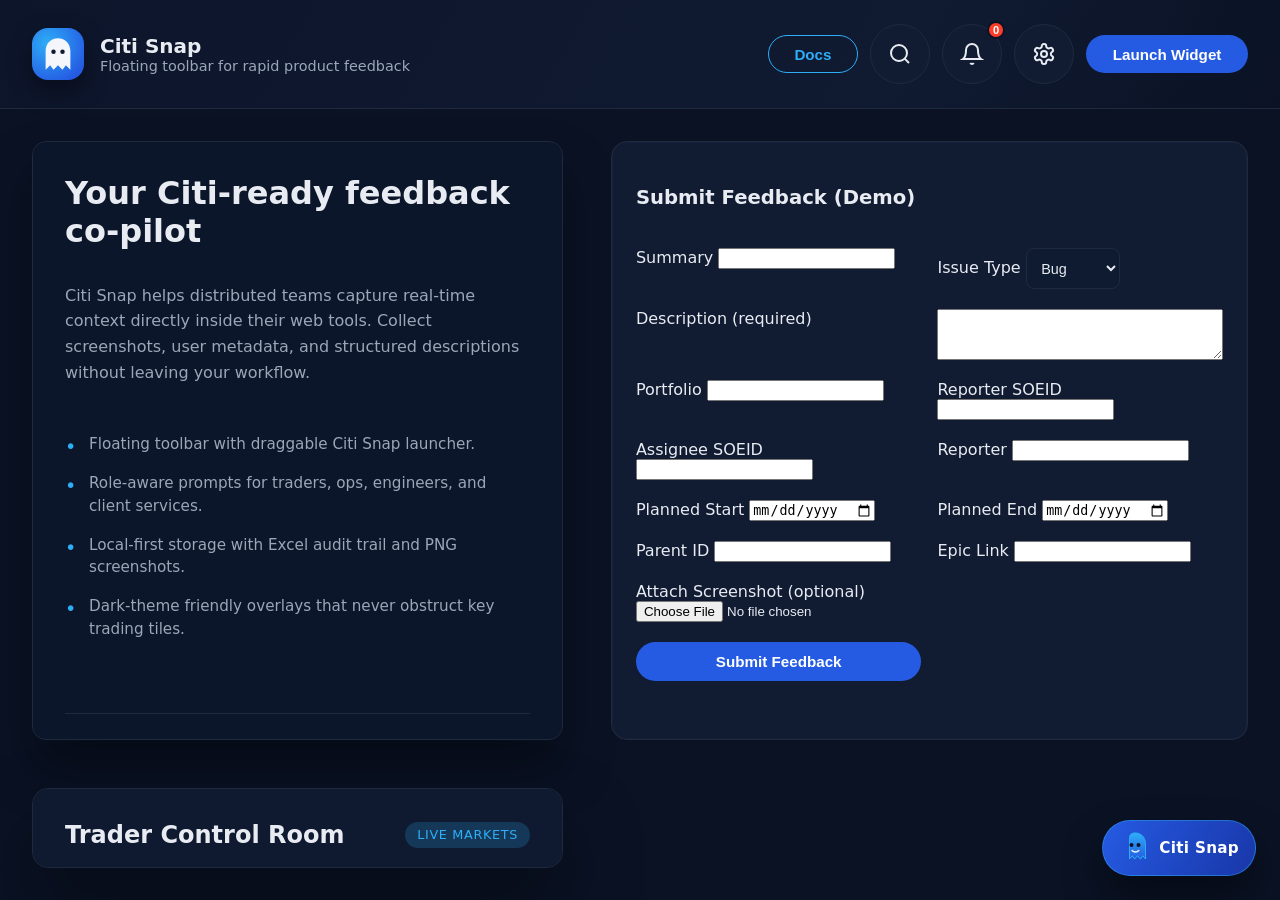
==== commit ac221d5e: "Merge remote-tracking branch 'origin' into frontend1" ====
--- a/citi_ghost_feedback/frontend/index.html
+++ b/citi_ghost_feedback/frontend/index.html
@@ -3,7 +3,7 @@
   <head>
     <meta charset="UTF-8" />
     <meta name="viewport" content="width=device-width, initial-scale=1.0" />
-    <title>Citi Ghost Feedback Demo</title>
+    <title>Citi Snap - Feedback Tool</title>
     <link rel="stylesheet" href="styles.css" />
   </head>
   <body>
@@ -19,12 +19,31 @@
           </svg>
         </div>
         <div>
-          <div class="brand-title">Citi Ghost Feedback</div>
+          <div class="brand-title">Citi Snap</div>
           <div class="brand-subtext">Floating toolbar for rapid product feedback</div>
         </div>
       </div>
       <div class="nav-actions">
         <button class="ghost-btn ghost-btn-outline">Docs</button>
+        <button class="shortcut-btn header-search-btn" data-action="search" title="Search Feedback">
+          <svg viewBox="0 0 24 24" fill="none" stroke="currentColor" stroke-width="2">
+            <circle cx="11" cy="11" r="8"></circle>
+            <path d="M21 21l-4.35-4.35"></path>
+          </svg>
+        </button>
+        <button class="shortcut-btn header-notification-btn" data-action="notifications" title="Notifications">
+          <svg viewBox="0 0 24 24" fill="none" stroke="currentColor" stroke-width="2">
+            <path d="M18 8A6 6 0 0 0 6 8c0 7-3 9-3 9h18s-3-2-3-9"></path>
+            <path d="M13.73 21a2 2 0 0 1-3.46 0"></path>
+          </svg>
+          <span class="shortcut-badge">0</span>
+        </button>
+        <button class="shortcut-btn header-settings-btn" data-action="settings" title="Settings">
+          <svg viewBox="0 0 24 24" fill="none" stroke="currentColor" stroke-width="2" stroke-linecap="round" stroke-linejoin="round">
+            <path d="M12.22 2h-.44a2 2 0 0 0-2 2v.18a2 2 0 0 1-1 1.73l-.43.25a2 2 0 0 1-2 0l-.15-.08a2 2 0 0 0-2.73.73l-.22.38a2 2 0 0 0 .73 2.73l.15.1a2 2 0 0 1 1 1.72v.51a2 2 0 0 1-1 1.74l-.15.09a2 2 0 0 0-.73 2.73l.22.38a2 2 0 0 0 2.73.73l.15-.08a2 2 0 0 1 2 0l.43.25a2 2 0 0 1 1 1.73V20a2 2 0 0 0 2 2h.44a2 2 0 0 0 2-2v-.18a2 2 0 0 1 1-1.73l.43-.25a2 2 0 0 1 2 0l.15.08a2 2 0 0 0 2.73-.73l.22-.39a2 2 0 0 0-.73-2.73l-.15-.08a2 2 0 0 1-1-1.74v-.5a2 2 0 0 1 1-1.74l.15-.09a2 2 0 0 0 .73-2.73l-.22-.38a2 2 0 0 0-2.73-.73l-.15.08a2 2 0 0 1-2 0l-.43-.25a2 2 0 0 1-1-1.73V4a2 2 0 0 0-2-2z"></path>
+            <circle cx="12" cy="12" r="3"></circle>
+          </svg>
+        </button>
         <button class="ghost-btn">Launch Widget</button>
       </div>
     </header>
@@ -33,12 +52,12 @@
       <section class="info-panel">
         <h1>Your Citi-ready feedback co-pilot</h1>
         <p>
-          Citi Ghost Feedback helps distributed teams capture real-time context directly inside
+          Citi Snap helps distributed teams capture real-time context directly inside
           their web tools. Collect screenshots, user metadata, and structured descriptions without
           leaving your workflow.
         </p>
         <ul class="feature-list">
-          <li>Floating toolbar with draggable Citi Ghost launcher.</li>
+          <li>Floating toolbar with draggable Citi Snap launcher.</li>
           <li>Role-aware prompts for traders, ops, engineers, and client services.</li>
           <li>Local-first storage with Excel audit trail and PNG screenshots.</li>
           <li>Dark-theme friendly overlays that never obstruct key trading tiles.</li>
@@ -59,6 +78,602 @@
             </select>
           </label>
         </div>
+
+        <div class="shortcuts-section">
+          <h3 class="shortcuts-title">Shortcuts</h3>
+          
+          <div class="shortcut-category">
+            <div class="shortcuts-grid">
+              <div class="shortcut-item">
+                <button class="shortcut-btn" data-action="feedback" title="View Feedback">
+                  <svg viewBox="0 0 24 24" fill="none" stroke="currentColor" stroke-width="2">
+                    <path d="M21 15a2 2 0 0 1-2 2H7l-4 4V5a2 2 0 0 1 2-2h14a2 2 0 0 1 2 2z"></path>
+                  </svg>
+                </button>
+                <span class="shortcut-label">View Feedback</span>
+              </div>
+              <div class="shortcut-item">
+                <button class="shortcut-btn" data-action="templates" title="Feedback Templates">
+                  <svg viewBox="0 0 24 24" fill="none" stroke="currentColor" stroke-width="2">
+                    <rect x="3" y="3" width="18" height="18" rx="2" ry="2"></rect>
+                    <line x1="9" y1="3" x2="9" y2="21"></line>
+                  </svg>
+                </button>
+                <span class="shortcut-label">Template</span>
+              </div>
+            </div>
+          </div>
+
+          <div class="shortcut-category">
+            <h4 class="category-title">Media & Files</h4>
+            <div class="shortcuts-grid">
+              <div class="shortcut-item">
+                <button class="shortcut-btn" data-action="gallery" title="Screenshot Gallery">
+                  <svg viewBox="0 0 24 24" fill="none" stroke="currentColor" stroke-width="2">
+                    <path d="M1 12s4-8 11-8 11 8 11 8-4 8-11 8-11-8-11-8z"></path>
+                    <circle cx="12" cy="12" r="3"></circle>
+                  </svg>
+                </button>
+                <span class="shortcut-label">Screenshots</span>
+              </div>
+              <div class="shortcut-item">
+                <button class="shortcut-btn" data-action="export" title="Export Data">
+                  <svg viewBox="0 0 24 24" fill="none" stroke="currentColor" stroke-width="2">
+                    <path d="M21 15v4a2 2 0 0 1-2 2H5a2 2 0 0 1-2-2v-4"></path>
+                    <polyline points="7 10 12 15 17 10"></polyline>
+                    <line x1="12" y1="15" x2="12" y2="3"></line>
+                  </svg>
+                </button>
+                <span class="shortcut-label">Export</span>
+              </div>
+              <div class="shortcut-item">
+                <button class="shortcut-btn" data-action="archive" title="Archive">
+                  <svg viewBox="0 0 24 24" fill="none" stroke="currentColor" stroke-width="2">
+                    <polyline points="21 8 21 21 3 21 3 8"></polyline>
+                    <rect x="1" y="3" width="22" height="5"></rect>
+                    <line x1="10" y1="12" x2="14" y2="12"></line>
+                  </svg>
+                </button>
+                <span class="shortcut-label">Archive</span>
+              </div>
+            </div>
+          </div>
+
+          <div class="shortcut-category">
+            <h4 class="category-title">Analytics & Insights</h4>
+            <div class="shortcuts-grid">
+              <div class="shortcut-item">
+                <button class="shortcut-btn" data-action="analytics" title="Analytics">
+                  <svg viewBox="0 0 24 24" fill="none" stroke="currentColor" stroke-width="2">
+                    <rect x="3" y="3" width="7" height="7"></rect>
+                    <rect x="14" y="3" width="7" height="7"></rect>
+                    <rect x="14" y="14" width="7" height="7"></rect>
+                    <rect x="3" y="14" width="7" height="7"></rect>
+                  </svg>
+                </button>
+                <span class="shortcut-label">Analytics</span>
+              </div>
+              <div class="shortcut-item">
+                <button class="shortcut-btn" data-action="activity" title="Activity Log">
+                  <svg viewBox="0 0 24 24" fill="none" stroke="currentColor" stroke-width="2">
+                    <circle cx="12" cy="12" r="10"></circle>
+                    <polyline points="12 6 12 12 16 14"></polyline>
+                  </svg>
+                </button>
+                <span class="shortcut-label">Activity</span>
+              </div>
+              <div class="shortcut-item">
+                <button class="shortcut-btn" data-action="reports" title="Reports">
+                  <svg viewBox="0 0 24 24" fill="none" stroke="currentColor" stroke-width="2">
+                    <path d="M14 2H6a2 2 0 0 0-2 2v16a2 2 0 0 0 2 2h12a2 2 0 0 0 2-2V8z"></path>
+                    <polyline points="14 2 14 8 20 8"></polyline>
+                    <line x1="16" y1="13" x2="8" y2="13"></line>
+                    <line x1="16" y1="17" x2="8" y2="17"></line>
+                    <polyline points="10 9 9 9 8 9"></polyline>
+                  </svg>
+                </button>
+                <span class="shortcut-label">Reports</span>
+              </div>
+            </div>
+          </div>
+
+          <div class="shortcut-category">
+            <h4 class="category-title">Support</h4>
+            <div class="shortcuts-grid">
+              <div class="shortcut-item">
+                <button class="shortcut-btn" data-action="help" title="Help & Docs">
+                  <svg viewBox="0 0 24 24" fill="none" stroke="currentColor" stroke-width="2">
+                    <circle cx="12" cy="12" r="10"></circle>
+                    <path d="M9.09 9a3 3 0 0 1 5.83 1c0 2-3 3-3 3"></path>
+                    <line x1="12" y1="17" x2="12.01" y2="17"></line>
+                  </svg>
+                </button>
+                <span class="shortcut-label">Help & Docs</span>
+              </div>
+              <div class="shortcut-item">
+                <button class="shortcut-btn" data-action="faq" title="FAQ">
+                  <svg viewBox="0 0 24 24" fill="none" stroke="currentColor" stroke-width="2">
+                    <circle cx="12" cy="12" r="10"></circle>
+                    <path d="M9.09 9a3 3 0 0 1 5.83 1c0 2-3 3-3 3"></path>
+                    <line x1="12" y1="17" x2="12.01" y2="17"></line>
+                  </svg>
+                </button>
+                <span class="shortcut-label">FAQ</span>
+              </div>
+              <div class="shortcut-item">
+                <button class="shortcut-btn" data-action="contact" title="Contact Support">
+                  <svg viewBox="0 0 24 24" fill="none" stroke="currentColor" stroke-width="2">
+                    <path d="M4 4h16c1.1 0 2 .9 2 2v12c0 1.1-.9 2-2 2H4c-1.1 0-2-.9-2-2V6c0-1.1.9-2 2-2z"></path>
+                    <polyline points="22,6 12,13 2,6"></polyline>
+                  </svg>
+                </button>
+                <span class="shortcut-label">Contact</span>
+              </div>
+            </div>
+          </div>
+        </div>
+
+        <div class="features-section">
+          <div class="feature-card" id="feedbackCard" style="display: none;">
+            <div class="feature-card-header">
+              <h3>Recent Feedback</h3>
+              <button class="close-feature" data-close="feedbackCard">&times;</button>
+            </div>
+            <div class="feature-card-content">
+              <div class="feedback-stats">
+                <div class="stat-item">
+                  <span class="stat-value" id="totalFeedback">0</span>
+                  <span class="stat-label">Total Tickets</span>
+                </div>
+                <div class="stat-item">
+                  <span class="stat-value" id="pendingFeedback">0</span>
+                  <span class="stat-label">Pending</span>
+                </div>
+              </div>
+              <div class="feedback-list" id="feedbackList">
+                <p class="empty-state">No feedback submitted yet. Use the Citi Snap widget to submit feedback!</p>
+              </div>
+            </div>
+          </div>
+
+          <div class="feature-card" id="analyticsCard" style="display: none;">
+            <div class="feature-card-header">
+              <h3>Analytics Dashboard</h3>
+              <button class="close-feature" data-close="analyticsCard">&times;</button>
+            </div>
+            <div class="feature-card-content">
+              <div class="analytics-grid">
+                <div class="analytics-item">
+                  <span class="analytics-label">Feedback by Role</span>
+                  <div class="analytics-bar">
+                    <div class="bar-fill" style="width: 45%">Client (45%)</div>
+                  </div>
+                  <div class="analytics-bar">
+                    <div class="bar-fill" style="width: 30%">Trader (30%)</div>
+                  </div>
+                  <div class="analytics-bar">
+                    <div class="bar-fill" style="width: 25%">Ops (25%)</div>
+                  </div>
+                </div>
+                <div class="analytics-item">
+                  <span class="analytics-label">This Week</span>
+                  <span class="analytics-value">12 submissions</span>
+                </div>
+                <div class="analytics-item">
+                  <span class="analytics-label">Avg Response Time</span>
+                  <span class="analytics-value">2.4 hours</span>
+                </div>
+              </div>
+            </div>
+          </div>
+
+          <div class="feature-card" id="galleryCard" style="display: none;">
+            <div class="feature-card-header">
+              <h3>Screenshot Gallery</h3>
+              <button class="close-feature" data-close="galleryCard">&times;</button>
+            </div>
+            <div class="feature-card-content">
+              <div class="gallery-grid" id="galleryGrid">
+                <p class="empty-state">No screenshots available yet.</p>
+              </div>
+            </div>
+          </div>
+
+          <div class="feature-card" id="exportCard" style="display: none;">
+            <div class="feature-card-header">
+              <h3>Export Data</h3>
+              <button class="close-feature" data-close="exportCard">&times;</button>
+            </div>
+            <div class="feature-card-content">
+              <p>Export your feedback data in various formats:</p>
+              <div class="export-options">
+                <button class="export-btn" data-format="excel">
+                  <svg viewBox="0 0 24 24" fill="none" stroke="currentColor" stroke-width="2">
+                    <path d="M14 2H6a2 2 0 0 0-2 2v16a2 2 0 0 0 2 2h12a2 2 0 0 0 2-2V8z"></path>
+                    <polyline points="14 2 14 8 20 8"></polyline>
+                  </svg>
+                  Export to Excel
+                </button>
+                <button class="export-btn" data-format="csv">
+                  <svg viewBox="0 0 24 24" fill="none" stroke="currentColor" stroke-width="2">
+                    <path d="M14 2H6a2 2 0 0 0-2 2v16a2 2 0 0 0 2 2h12a2 2 0 0 0 2-2V8z"></path>
+                    <polyline points="14 2 14 8 20 8"></polyline>
+                  </svg>
+                  Export to CSV
+                </button>
+                <button class="export-btn" data-format="json">
+                  <svg viewBox="0 0 24 24" fill="none" stroke="currentColor" stroke-width="2">
+                    <path d="M14 2H6a2 2 0 0 0-2 2v16a2 2 0 0 0 2 2h12a2 2 0 0 0 2-2V8z"></path>
+                    <polyline points="14 2 14 8 20 8"></polyline>
+                  </svg>
+                  Export to JSON
+                </button>
+              </div>
+            </div>
+          </div>
+
+          <div class="feature-card" id="notificationsCard" style="display: none;">
+            <div class="feature-card-header">
+              <h3>Notifications</h3>
+              <button class="close-feature" data-close="notificationsCard">&times;</button>
+            </div>
+            <div class="feature-card-content">
+              <div class="notifications-list" id="notificationsList">
+                <div class="notification-item">
+                  <div class="notification-icon">🔔</div>
+                  <div class="notification-content">
+                    <strong>New feedback submitted</strong>
+                    <p>Trader role - 2 minutes ago</p>
+                  </div>
+                </div>
+                <div class="notification-item">
+                  <div class="notification-icon">✅</div>
+                  <div class="notification-content">
+                    <strong>Ticket resolved</strong>
+                    <p>CS-88421 - 1 hour ago</p>
+                  </div>
+                </div>
+                <div class="notification-item">
+                  <div class="notification-icon">📊</div>
+                  <div class="notification-content">
+                    <strong>Weekly report ready</strong>
+                    <p>Analytics updated - 3 hours ago</p>
+                  </div>
+                </div>
+              </div>
+            </div>
+          </div>
+
+          <div class="feature-card" id="searchCard" style="display: none;">
+            <div class="feature-card-header">
+              <h3>Search Feedback</h3>
+              <button class="close-feature" data-close="searchCard">&times;</button>
+            </div>
+            <div class="feature-card-content">
+              <input type="text" class="search-input" placeholder="Search by description, role, or ticket ID..." id="searchInput">
+              <div class="search-filters">
+                <select id="roleFilter" class="filter-select">
+                  <option value="">All Roles</option>
+                  <option value="Client">Client</option>
+                  <option value="Trader">Trader</option>
+                  <option value="Ops">Ops</option>
+                  <option value="Engineer">Engineer</option>
+                </select>
+                <select id="dateFilter" class="filter-select">
+                  <option value="">All Time</option>
+                  <option value="today">Today</option>
+                  <option value="week">This Week</option>
+                  <option value="month">This Month</option>
+                </select>
+              </div>
+              <div class="search-results" id="searchResults">
+                <p class="empty-state">Enter a search term to find feedback.</p>
+              </div>
+            </div>
+          </div>
+
+          <div class="feature-card" id="templatesCard" style="display: none;">
+            <div class="feature-card-header">
+              <h3>Feedback Templates</h3>
+              <button class="close-feature" data-close="templatesCard">&times;</button>
+            </div>
+            <div class="feature-card-content">
+              <div class="templates-list">
+                <div class="template-item">
+                  <strong>Bug Report</strong>
+                  <p>Report a bug or issue with detailed steps to reproduce.</p>
+                  <button class="template-use-btn">Use Template</button>
+                </div>
+                <div class="template-item">
+                  <strong>Feature Request</strong>
+                  <p>Suggest a new feature or improvement.</p>
+                  <button class="template-use-btn">Use Template</button>
+                </div>
+                <div class="template-item">
+                  <strong>Performance Issue</strong>
+                  <p>Report performance problems or latency issues.</p>
+                  <button class="template-use-btn">Use Template</button>
+                </div>
+              </div>
+            </div>
+          </div>
+
+          <div class="feature-card" id="activityCard" style="display: none;">
+            <div class="feature-card-header">
+              <h3>Activity Log</h3>
+              <button class="close-feature" data-close="activityCard">&times;</button>
+            </div>
+            <div class="feature-card-content">
+              <div class="activity-list" id="activityList">
+                <div class="activity-item">
+                  <span class="activity-time">2m ago</span>
+                  <span class="activity-text">New feedback submitted by Trader</span>
+                </div>
+                <div class="activity-item">
+                  <span class="activity-time">1h ago</span>
+                  <span class="activity-text">Ticket CS-88421 resolved</span>
+                </div>
+                <div class="activity-item">
+                  <span class="activity-time">3h ago</span>
+                  <span class="activity-text">Data exported to Excel</span>
+                </div>
+                <div class="activity-item">
+                  <span class="activity-time">5h ago</span>
+                  <span class="activity-text">New feedback submitted by Client</span>
+                </div>
+              </div>
+            </div>
+          </div>
+
+          <div class="feature-card" id="settingsCard" style="display: none;">
+            <div class="feature-card-header">
+              <h3>Settings</h3>
+              <button class="close-feature" data-close="settingsCard">&times;</button>
+            </div>
+            <div class="feature-card-content">
+              <div class="settings-group">
+                <label class="settings-label">
+                  <input type="checkbox" checked> Enable notifications
+                </label>
+                <label class="settings-label">
+                  <input type="checkbox" checked> Auto-capture screenshots
+                </label>
+                <label class="settings-label">
+                  <input type="checkbox"> Dark mode (always on)
+                </label>
+              </div>
+              <div class="settings-group">
+                <label class="settings-label">Default Role</label>
+                <select class="settings-select">
+                  <option value="Client">Client</option>
+                  <option value="Product Support">Product Support</option>
+                  <option value="Product Management">Product Management</option>
+                  <option value="Engineering">Engineering</option>
+                </select>
+              </div>
+              <button class="settings-save-btn">Save Settings</button>
+            </div>
+          </div>
+
+          <div class="feature-card" id="helpCard" style="display: none;">
+            <div class="feature-card-header">
+              <h3>Help & Documentation</h3>
+              <button class="close-feature" data-close="helpCard">&times;</button>
+            </div>
+            <div class="feature-card-content">
+              <div class="help-links">
+                <a href="#" class="help-link">Getting Started Guide</a>
+                <a href="#" class="help-link">API Documentation</a>
+                <a href="#" class="help-link">Keyboard Shortcuts</a>
+                <a href="#" class="help-link">Troubleshooting</a>
+                <a href="#" class="help-link">Contact Support</a>
+              </div>
+            </div>
+          </div>
+
+          <div class="feature-card" id="archiveCard" style="display: none;">
+            <div class="feature-card-header">
+              <h3>Archive</h3>
+              <button class="close-feature" data-close="archiveCard">&times;</button>
+            </div>
+            <div class="feature-card-content">
+              <p>View and manage archived feedback and tickets. Use filters to find specific items.</p>
+              <div class="archive-filters">
+                <select class="filter-select" id="archiveStatusFilter">
+                  <option value="">All Status</option>
+                  <option value="active">Active</option>
+                  <option value="archived">Archived</option>
+                  <option value="resolved">Resolved</option>
+                  <option value="closed">Closed</option>
+                </select>
+                <select class="filter-select" id="archiveDateFilter">
+                  <option value="">All Time</option>
+                  <option value="week">Last Week</option>
+                  <option value="month">Last Month</option>
+                  <option value="quarter">Last Quarter</option>
+                  <option value="year">Last Year</option>
+                </select>
+              </div>
+              <div class="archive-list" id="archiveList">
+                <p class="empty-state">Loading archive...</p>
+              </div>
+            </div>
+          </div>
+
+          <div class="feature-card" id="reportsCard" style="display: none;">
+            <div class="feature-card-header">
+              <h3>Reports</h3>
+              <button class="close-feature" data-close="reportsCard">&times;</button>
+            </div>
+            <div class="feature-card-content">
+              <p>Generate and view detailed reports on feedback trends and metrics.</p>
+              <div class="reports-options">
+                <div class="report-type">
+                  <h4>Weekly Report</h4>
+                  <p>Summary of feedback submitted in the last 7 days</p>
+                  <button class="export-btn" data-report="weekly">Generate Weekly Report</button>
+                </div>
+                <div class="report-type">
+                  <h4>Monthly Report</h4>
+                  <p>Comprehensive analysis of the past month's feedback</p>
+                  <button class="export-btn" data-report="monthly">Generate Monthly Report</button>
+                </div>
+                <div class="report-type">
+                  <h4>Custom Report</h4>
+                  <p>Create a custom report with specific date ranges and filters</p>
+                  <button class="export-btn" data-report="custom">Create Custom Report</button>
+                </div>
+              </div>
+            </div>
+          </div>
+
+          <div class="feature-card" id="faqCard" style="display: none;">
+            <div class="feature-card-header">
+              <h3>Frequently Asked Questions</h3>
+              <button class="close-feature" data-close="faqCard">&times;</button>
+            </div>
+            <div class="feature-card-content">
+              <div class="faq-list">
+                <div class="faq-item">
+                  <h4>How do I submit feedback?</h4>
+                  <p>Click the "Citi Snap" button in the bottom right corner, select your role, and click "Give Feedback". Fill out the form and submit.</p>
+                </div>
+                <div class="faq-item">
+                  <h4>Can I attach screenshots?</h4>
+                  <p>Yes! Click "Capture Screenshot" in the feedback form to automatically capture the current page.</p>
+                </div>
+                <div class="faq-item">
+                  <h4>How do I search for previous feedback?</h4>
+                  <p>Use the Search shortcut to find feedback by description, role, ticket ID, or date range.</p>
+                </div>
+                <div class="faq-item">
+                  <h4>Where is my feedback stored?</h4>
+                  <p>All feedback is stored locally in an Excel file (tickets.xlsx) and screenshots are saved in the screenshots folder.</p>
+                </div>
+                <div class="faq-item">
+                  <h4>Can I export my feedback data?</h4>
+                  <p>Yes! Use the Export shortcut to download your feedback data in CSV or JSON format.</p>
+                </div>
+              </div>
+            </div>
+          </div>
+
+          <div class="feature-card" id="contactCard" style="display: none;">
+            <div class="feature-card-header">
+              <h3>Contact Support</h3>
+              <button class="close-feature" data-close="contactCard">&times;</button>
+            </div>
+            <div class="feature-card-content">
+              <p>Need help? Reach out to our support team.</p>
+              <div class="contact-options">
+                <div class="contact-item">
+                  <strong>Email Support</strong>
+                  <p>support@citighost.com</p>
+                </div>
+                <div class="contact-item">
+                  <strong>Internal Slack</strong>
+                  <p>#citi-ghost-feedback</p>
+                </div>
+                <div class="contact-item">
+                  <strong>Documentation</strong>
+                  <p><a href="#" class="help-link">View full documentation</a></p>
+                </div>
+              </div>
+              <div class="contact-form">
+                <h4>Send us a message</h4>
+                <textarea class="search-input" placeholder="Describe your issue or question..." rows="4"></textarea>
+                <button class="settings-save-btn">Send Message</button>
+              </div>
+            </div>
+          </div>
+        </div>
+
+        <!-- Custom Report Modal -->
+        <div class="custom-report-modal" id="customReportModal" style="display: none;">
+          <div class="custom-report-overlay"></div>
+          <div class="custom-report-dialog">
+            <div class="custom-report-header">
+              <h3>Create Custom Report</h3>
+              <button class="close-custom-report" id="closeCustomReport">&times;</button>
+            </div>
+            <div class="custom-report-body">
+              <div class="form-field">
+                <label>Report Name</label>
+                <input type="text" id="reportName" class="ghost-select" placeholder="My Custom Report" value="Custom Report">
+              </div>
+
+              <div class="form-row">
+                <div class="form-field">
+                  <label>Start Date</label>
+                  <input type="date" id="reportStartDate" class="ghost-select">
+                </div>
+                <div class="form-field">
+                  <label>End Date</label>
+                  <input type="date" id="reportEndDate" class="ghost-select">
+                </div>
+              </div>
+
+              <div class="form-field">
+                <label>Filter by Role</label>
+                <select id="reportRoleFilter" class="ghost-select" multiple>
+                  <option value="Client">Client</option>
+                  <option value="Product Support">Product Support</option>
+                  <option value="Product Management">Product Management</option>
+                  <option value="Engineering">Engineering</option>
+                </select>
+                <small class="field-hint">Hold Ctrl/Cmd to select multiple roles</small>
+              </div>
+
+              <div class="form-field">
+                <label>Filter by Issue Type</label>
+                <select id="reportIssueTypeFilter" class="ghost-select" multiple>
+                  <option value="Bug">Bug</option>
+                  <option value="Feature Request">Feature Request</option>
+                  <option value="Performance">Performance</option>
+                  <option value="UI/UX">UI/UX</option>
+                  <option value="Security">Security</option>
+                  <option value="Data Issue">Data Issue</option>
+                  <option value="Integration">Integration</option>
+                  <option value="Other">Other</option>
+                </select>
+                <small class="field-hint">Hold Ctrl/Cmd to select multiple types</small>
+              </div>
+
+              <div class="form-field">
+                <label>Filter by Priority</label>
+                <select id="reportPriorityFilter" class="ghost-select" multiple>
+                  <option value="Low">Low</option>
+                  <option value="Medium">Medium</option>
+                  <option value="High">High</option>
+                  <option value="Critical">Critical</option>
+                </select>
+                <small class="field-hint">Hold Ctrl/Cmd to select multiple priorities</small>
+              </div>
+
+              <div class="form-field">
+                <label>Include Screenshots</label>
+                <label class="settings-label" style="flex-direction: row; align-items: center; gap: 0.5rem;">
+                  <input type="checkbox" id="includeScreenshots" checked>
+                  <span>Include screenshot references in report</span>
+                </label>
+              </div>
+
+              <div class="form-field">
+                <label>Report Format</label>
+                <select id="reportFormat" class="ghost-select">
+                  <option value="txt">Text File (.txt)</option>
+                  <option value="csv">CSV (.csv)</option>
+                  <option value="json">JSON (.json)</option>
+                </select>
+              </div>
+            </div>
+            <div class="custom-report-footer">
+              <button class="ghost-btn ghost-btn-outline" id="cancelCustomReport">Cancel</button>
+              <button class="ghost-btn" id="generateCustomReport">Generate Report</button>
+            </div>
+          </div>
+        </div>
+
       </section>
 
         <!-- Feedback form integrated with backend /submit-feedback -->
@@ -334,6 +949,918 @@
       document.addEventListener("citiGhostWidgetReady", (event) => {
         attachGhostLaunch(event.detail);
       });
+
+      // Shortcuts functionality
+      const shortcutButtons = document.querySelectorAll(".shortcut-btn, [data-action]");
+      const featureCards = document.querySelectorAll(".feature-card");
+      const closeButtons = document.querySelectorAll(".close-feature");
+      
+      // Also handle clicks on shortcut-item wrapper
+      document.querySelectorAll(".shortcut-item").forEach((item) => {
+        const btn = item.querySelector(".shortcut-btn");
+        if (btn) {
+          item.addEventListener("click", (e) => {
+            if (e.target !== btn && !btn.contains(e.target)) {
+              btn.click();
+            }
+          });
+        }
+      });
+
+      shortcutButtons.forEach((btn) => {
+        btn.addEventListener("click", () => {
+          const action = btn.dataset.action;
+          const cardId = action + "Card";
+          const card = document.getElementById(cardId);
+
+          if (card) {
+            // Hide all other cards
+            featureCards.forEach((c) => (c.style.display = "none"));
+            // Show selected card
+            card.style.display = "block";
+            // Scroll to card
+            card.scrollIntoView({ behavior: "smooth", block: "nearest" });
+          }
+        });
+      });
+
+      closeButtons.forEach((btn) => {
+        btn.addEventListener("click", () => {
+          const cardId = btn.dataset.close;
+          const card = document.getElementById(cardId);
+          if (card) {
+            card.style.display = "none";
+          }
+        });
+      });
+
+      // Backend API URL
+      const API_BASE = "http://127.0.0.1:5000";
+
+      // Load feedback data from backend
+      async function loadFeedback() {
+        try {
+          const response = await fetch(`${API_BASE}/get-feedback`);
+          const result = await response.json();
+          
+          if (result.status === "success") {
+            const feedbackData = result.tickets || [];
+            updateFeedbackDisplay(feedbackData);
+            updateAnalytics(feedbackData);
+            updateNotifications(feedbackData);
+            updateGallery(feedbackData);
+            updateActivityLog(feedbackData);
+            updateNotificationBadge(feedbackData);
+            return feedbackData;
+          } else {
+            throw new Error(result.message || "Failed to load feedback");
+          }
+        } catch (error) {
+          console.error("Error loading feedback:", error);
+          // Show empty state on error
+          updateFeedbackDisplay([]);
+          return [];
+        }
+      }
+
+      function updateFeedbackDisplay(data) {
+        // Filter to only show active items
+        const activeData = data.filter(item => {
+          const status = item.archive_status || "active";
+          return status === "active";
+        });
+        
+        const totalFeedback = activeData.length;
+        // All feedback is considered pending unless marked otherwise
+        const pendingFeedback = totalFeedback;
+
+        document.getElementById("totalFeedback").textContent = totalFeedback;
+        document.getElementById("pendingFeedback").textContent = pendingFeedback;
+
+        const feedbackList = document.getElementById("feedbackList");
+        if (activeData.length === 0) {
+          feedbackList.innerHTML = '<p class="empty-state">No active feedback. Check the Archive to see resolved or archived items.</p>';
+        } else {
+          feedbackList.innerHTML = activeData
+            .slice(0, 5) // Show 5 most recent (already reversed from backend)
+            .map((item) => {
+              const date = new Date(item.timestamp || Date.now());
+              return `
+                <div class="feedback-item">
+                  <div class="feedback-item-header">
+                    <span class="feedback-role">${item.role || "Client"}</span>
+                    <span class="feedback-time">${formatDate(date)}</span>
+                  </div>
+                  <div class="feedback-description">${item.description || "No description"}</div>
+                  ${item.ticket_id ? `<div style="font-size: 0.75rem; color: var(--text-secondary); margin-top: 0.5rem;">Ticket #${item.ticket_id}</div>` : ""}
+                  <div class="feedback-item-actions" style="margin-top: 0.75rem; padding-top: 0.75rem; border-top: 1px solid var(--border-color); display: flex; gap: 0.5rem;">
+                    <button class="archive-action-btn archive-btn" onclick="updateArchiveStatus(${item.ticket_id}, 'archived')" title="Archive this item" style="font-size: 0.8rem; padding: 0.4rem 0.75rem;">📦 Archive</button>
+                    <button class="archive-action-btn resolve-btn" onclick="updateArchiveStatus(${item.ticket_id}, 'resolved')" title="Mark as resolved" style="font-size: 0.8rem; padding: 0.4rem 0.75rem;">✓ Resolve</button>
+                  </div>
+                </div>
+              `;
+            })
+            .join("");
+        }
+      }
+
+      function updateAnalytics(data) {
+        // Calculate role distribution
+        const roleCounts = {};
+        data.forEach((item) => {
+          const role = item.role || "Client";
+          roleCounts[role] = (roleCounts[role] || 0) + 1;
+        });
+
+        const total = data.length;
+        const roles = Object.keys(roleCounts);
+        
+        // Update analytics display
+        const analyticsGrid = document.querySelector("#analyticsCard .analytics-grid");
+        if (analyticsGrid && total > 0) {
+          const roleBars = roles.map(role => {
+            const count = roleCounts[role];
+            const percentage = Math.round((count / total) * 100);
+            return `
+              <div class="analytics-bar">
+                <div class="bar-fill" style="width: ${percentage}%">${role} (${percentage}%)</div>
+              </div>
+            `;
+          }).join("");
+
+          analyticsGrid.innerHTML = `
+            <div class="analytics-item">
+              <span class="analytics-label">Feedback by Role</span>
+              ${roleBars || "<p class='empty-state'>No data yet</p>"}
+            </div>
+            <div class="analytics-item">
+              <span class="analytics-label">This Week</span>
+              <span class="analytics-value">${getThisWeekCount(data)} submissions</span>
+            </div>
+            <div class="analytics-item">
+              <span class="analytics-label">Total Submissions</span>
+              <span class="analytics-value">${total}</span>
+            </div>
+          `;
+        }
+      }
+
+      function updateNotifications(data) {
+        const notificationsList = document.getElementById("notificationsList");
+        if (!notificationsList) return;
+
+        // Get recent submissions (last 3)
+        const recent = data.slice(0, 3);
+        
+        if (recent.length === 0) {
+          notificationsList.innerHTML = '<p class="empty-state">No notifications yet.</p>';
+        } else {
+          notificationsList.innerHTML = recent.map((item) => {
+            const date = new Date(item.timestamp || Date.now());
+            const timeAgo = getTimeAgo(date);
+            return `
+              <div class="notification-item">
+                <div class="notification-icon">🔔</div>
+                <div class="notification-content">
+                  <strong>New feedback submitted</strong>
+                  <p>${item.role || "Client"} - ${timeAgo}</p>
+                </div>
+              </div>
+            `;
+          }).join("");
+        }
+      }
+
+      function updateGallery(data) {
+        const galleryGrid = document.getElementById("galleryGrid");
+        if (!galleryGrid) return;
+
+        // Filter items with screenshots
+        const withScreenshots = data.filter(item => item.screenshot_path);
+        
+        if (withScreenshots.length === 0) {
+          galleryGrid.innerHTML = '<p class="empty-state">No screenshots available yet.</p>';
+        } else {
+          galleryGrid.innerHTML = withScreenshots.slice(0, 12).map((item) => {
+            // Screenshot path is relative to backend, need to construct full URL
+            let screenshotUrl;
+            if (item.screenshot_path.startsWith('http')) {
+              screenshotUrl = item.screenshot_path;
+            } else if (item.screenshot_path.startsWith('screenshots/')) {
+              screenshotUrl = `${API_BASE}/${item.screenshot_path}`;
+            } else {
+              screenshotUrl = `${API_BASE}/screenshots/${item.screenshot_path.split('/').pop()}`;
+            }
+            
+            return `
+              <div class="gallery-item" onclick="window.open('${screenshotUrl}', '_blank')">
+                <img src="${screenshotUrl}" alt="Screenshot for ticket ${item.ticket_id}" onerror="this.style.display='none'">
+              </div>
+            `;
+          }).join("");
+        }
+      }
+
+      function updateActivityLog(data) {
+        const activityList = document.getElementById("activityList");
+        if (!activityList) return;
+
+        const recent = data.slice(0, 10);
+        
+        if (recent.length === 0) {
+          activityList.innerHTML = '<p class="empty-state">No activity yet.</p>';
+        } else {
+          activityList.innerHTML = recent.map((item) => {
+            const date = new Date(item.timestamp || Date.now());
+            const timeAgo = getTimeAgo(date);
+            return `
+              <div class="activity-item">
+                <span class="activity-time">${timeAgo}</span>
+                <span class="activity-text">Feedback submitted by ${item.role || "Client"} - Ticket #${item.ticket_id || "N/A"}</span>
+              </div>
+            `;
+          }).join("");
+        }
+      }
+
+      function updateNotificationBadge(data) {
+        const badge = document.querySelector("[data-action='notifications'] .shortcut-badge");
+        if (badge) {
+          const recentCount = data.filter(item => {
+            const date = new Date(item.timestamp || Date.now());
+            const dayAgo = new Date(Date.now() - 24 * 60 * 60 * 1000);
+            return date > dayAgo;
+          }).length;
+          
+          if (recentCount > 0) {
+            badge.textContent = recentCount > 9 ? "9+" : recentCount;
+            badge.style.display = "flex";
+          } else {
+            badge.style.display = "none";
+          }
+        }
+      }
+
+      function getThisWeekCount(data) {
+        const weekAgo = new Date(Date.now() - 7 * 24 * 60 * 60 * 1000);
+        return data.filter(item => {
+          const date = new Date(item.timestamp || 0);
+          return date > weekAgo;
+        }).length;
+      }
+
+      function formatDate(date) {
+        return date.toLocaleDateString() + " " + date.toLocaleTimeString([], { hour: '2-digit', minute: '2-digit' });
+      }
+
+      function getTimeAgo(date) {
+        const seconds = Math.floor((Date.now() - date.getTime()) / 1000);
+        if (seconds < 60) return `${seconds}s ago`;
+        const minutes = Math.floor(seconds / 60);
+        if (minutes < 60) return `${minutes}m ago`;
+        const hours = Math.floor(minutes / 60);
+        if (hours < 24) return `${hours}h ago`;
+        const days = Math.floor(hours / 24);
+        return `${days}d ago`;
+      }
+
+      // Export functionality
+      document.querySelectorAll(".export-btn").forEach((btn) => {
+        btn.addEventListener("click", async () => {
+          const format = btn.dataset.format;
+          try {
+            // Fetch real data from backend
+            const response = await fetch(`${API_BASE}/get-feedback`);
+            const result = await response.json();
+            const feedbackData = result.status === "success" ? (result.tickets || []) : [];
+            
+            let content, mimeType, filename;
+
+            if (format === "json") {
+              content = JSON.stringify(feedbackData, null, 2);
+              mimeType = "application/json";
+              filename = "feedback-export.json";
+            } else if (format === "csv") {
+              const headers = ["Ticket ID", "Role", "URL", "Description", "Timestamp"];
+              const rows = feedbackData.map((item) => [
+                item.ticket_id || "",
+                item.role || "",
+                item.url || "",
+                (item.description || "").replace(/"/g, '""'),
+                item.timestamp || "",
+              ]);
+              content = [headers, ...rows].map((row) => row.map((cell) => `"${cell}"`).join(",")).join("\n");
+              mimeType = "text/csv";
+              filename = "feedback-export.csv";
+            } else {
+              // Excel simulation - would need a library in production
+              alert("Excel export would require server-side processing. CSV export is available.");
+              return;
+            }
+
+            const blob = new Blob([content], { type: mimeType });
+            const url = URL.createObjectURL(blob);
+            const a = document.createElement("a");
+            a.href = url;
+            a.download = filename;
+            a.click();
+            URL.revokeObjectURL(url);
+          } catch (error) {
+            alert("Error exporting data: " + error.message);
+          }
+        });
+      });
+
+      // Search functionality
+      const searchInput = document.getElementById("searchInput");
+      const roleFilter = document.getElementById("roleFilter");
+      const dateFilter = document.getElementById("dateFilter");
+      const searchResults = document.getElementById("searchResults");
+
+      async function performSearch() {
+        const query = searchInput.value.toLowerCase();
+        const role = roleFilter.value;
+        const date = dateFilter.value;
+
+        try {
+          // Fetch real data from backend
+          const response = await fetch(`${API_BASE}/get-feedback`);
+          const result = await response.json();
+          const feedbackData = result.status === "success" ? (result.tickets || []) : [];
+          
+          let filtered = feedbackData;
+
+          if (query) {
+            filtered = filtered.filter(
+              (item) =>
+                (item.description || "").toLowerCase().includes(query) ||
+                (item.role || "").toLowerCase().includes(query) ||
+                (item.ticket_id || "").toString().includes(query)
+            );
+          }
+
+          if (role) {
+            filtered = filtered.filter((item) => (item.role || "") === role);
+          }
+
+          if (date) {
+            const now = new Date();
+            filtered = filtered.filter((item) => {
+              const itemDate = new Date(item.timestamp || 0);
+              if (date === "today") {
+                return itemDate.toDateString() === now.toDateString();
+              } else if (date === "week") {
+                const weekAgo = new Date(now.getTime() - 7 * 24 * 60 * 60 * 1000);
+                return itemDate >= weekAgo;
+              } else if (date === "month") {
+                const monthAgo = new Date(now.getTime() - 30 * 24 * 60 * 60 * 1000);
+                return itemDate >= monthAgo;
+              }
+              return true;
+            });
+          }
+
+          if (filtered.length === 0) {
+            searchResults.innerHTML = '<p class="empty-state">No results found.</p>';
+          } else {
+            searchResults.innerHTML = filtered
+              .map((item) => {
+                const date = new Date(item.timestamp || Date.now());
+                return `
+                  <div class="feedback-item">
+                    <div class="feedback-item-header">
+                      <span class="feedback-role">${item.role || "Client"}</span>
+                      <span class="feedback-time">${formatDate(date)}</span>
+                    </div>
+                    <div class="feedback-description">${item.description || "No description"}</div>
+                    ${item.ticket_id ? `<div style="font-size: 0.75rem; color: var(--text-secondary); margin-top: 0.5rem;">Ticket #${item.ticket_id}</div>` : ""}
+                  </div>
+                `;
+              })
+              .join("");
+          }
+        } catch (error) {
+          console.error("Search error:", error);
+          searchResults.innerHTML = '<p class="empty-state">Error performing search.</p>';
+        }
+      }
+
+      searchInput.addEventListener("input", performSearch);
+      roleFilter.addEventListener("change", performSearch);
+      dateFilter.addEventListener("change", performSearch);
+
+      // Template functionality
+      const templates = {
+        "Bug Report": {
+          issueType: "Bug",
+          priority: "High",
+          category: "",
+          description: "Brief description of the bug",
+          details: "Steps to Reproduce:\n1. \n2. \n3. \n\nExpected Behavior:\n\nActual Behavior:\n\nEnvironment:\n- Browser: \n- OS: ",
+          role: "Client"
+        },
+        "Feature Request": {
+          issueType: "Feature Request",
+          priority: "Medium",
+          category: "",
+          description: "Brief description of the requested feature",
+          details: "Use Case:\n\nExpected Benefits:\n\nAdditional Context:",
+          role: "Client"
+        },
+        "Performance Issue": {
+          issueType: "Performance",
+          priority: "High",
+          category: "",
+          description: "Brief description of the performance issue",
+          details: "When does it occur:\n\nImpact:\n\nSteps to Reproduce:\n1. \n2. \n\nExpected Performance:\n\nActual Performance:",
+          role: "Client"
+        }
+      };
+
+      document.querySelectorAll(".template-use-btn").forEach((btn) => {
+        btn.addEventListener("click", () => {
+          const templateItem = btn.closest(".template-item");
+          const templateName = templateItem.querySelector("strong").textContent;
+          const template = templates[templateName];
+          
+          if (template && window.citiGhostWidget) {
+            window.citiGhostWidget.openFeedback(template);
+          } else if (window.citiGhostWidget) {
+            window.citiGhostWidget.openFeedback();
+          }
+        });
+      });
+
+      // Settings functionality
+      function loadSettings() {
+        const settings = JSON.parse(localStorage.getItem("citiGhostSettings") || "{}");
+        
+        // Load checkboxes
+        const checkboxes = document.querySelectorAll("#settingsCard input[type='checkbox']");
+        checkboxes.forEach((cb, index) => {
+          const keys = ["notifications", "autoScreenshot", "darkMode"];
+          if (keys[index] && settings[keys[index]] !== undefined) {
+            cb.checked = settings[keys[index]];
+          }
+        });
+        
+        // Load default role
+        const roleSelect = document.querySelector("#settingsCard .settings-select");
+        if (roleSelect && settings.defaultRole) {
+          roleSelect.value = settings.defaultRole;
+        }
+      }
+
+      function saveSettings() {
+        const checkboxes = document.querySelectorAll("#settingsCard input[type='checkbox']");
+        const roleSelect = document.querySelector("#settingsCard .settings-select");
+        
+        const settings = {
+          notifications: checkboxes[0]?.checked ?? true,
+          autoScreenshot: checkboxes[1]?.checked ?? true,
+          darkMode: checkboxes[2]?.checked ?? false,
+          defaultRole: roleSelect?.value || "Client"
+        };
+        
+        localStorage.setItem("citiGhostSettings", JSON.stringify(settings));
+        
+        // Apply default role to widget if available
+        if (window.citiGhostWidget && settings.defaultRole) {
+          const roleSelect = document.querySelector(".ghost-menu-role");
+          if (roleSelect) {
+            roleSelect.value = settings.defaultRole;
+          }
+        }
+        
+        return settings;
+      }
+
+      // Load settings when settings card is opened
+      shortcutButtons.forEach((btn) => {
+        btn.addEventListener("click", () => {
+          if (btn.dataset.action === "settings") {
+            setTimeout(loadSettings, 100);
+          }
+        });
+      });
+
+      document.querySelector(".settings-save-btn")?.addEventListener("click", () => {
+        saveSettings();
+        const status = document.createElement("div");
+        status.textContent = "Settings saved!";
+        status.style.cssText = "color: var(--accent-cyan); margin-top: 1rem; font-size: 0.9rem;";
+        const btn = document.querySelector(".settings-save-btn");
+        btn.parentNode.insertBefore(status, btn.nextSibling);
+        setTimeout(() => status.remove(), 2000);
+      });
+
+      // Initialize feedback display
+      loadFeedback();
+
+      // Refresh data when feedback card is opened
+      shortcutButtons.forEach((btn) => {
+        btn.addEventListener("click", async () => {
+          const action = btn.dataset.action;
+          if (action === "feedback" || action === "analytics" || action === "gallery" || 
+              action === "notifications" || action === "activity" || action === "archive") {
+            await loadFeedback();
+          }
+        });
+      });
+
+      // Archive functionality
+      async function updateArchiveStatus(ticketId, status) {
+        try {
+          const response = await fetch(`${API_BASE}/archive-feedback`, {
+            method: "PUT",
+            headers: {
+              "Content-Type": "application/json",
+            },
+            body: JSON.stringify({
+              ticket_id: ticketId,
+              status: status,
+            }),
+          });
+          const result = await response.json();
+          if (result.status === "success") {
+            loadArchive(); // Reload archive list
+            loadFeedback(); // Also reload main feedback list
+            return true;
+          } else {
+            alert("Error updating archive status: " + (result.message || "Unknown error"));
+            return false;
+          }
+        } catch (error) {
+          console.error("Error updating archive status:", error);
+          alert("Error updating archive status: " + error.message);
+          return false;
+        }
+      }
+
+      async function loadArchive() {
+        try {
+          const response = await fetch(`${API_BASE}/get-feedback`);
+          const result = await response.json();
+          const feedbackData = result.status === "success" ? (result.tickets || []) : [];
+          
+          // Get filter values
+          const statusFilter = document.getElementById("archiveStatusFilter")?.value || "";
+          const dateFilter = document.getElementById("archiveDateFilter")?.value || "";
+          
+          // Apply filters
+          let filteredItems = feedbackData;
+          
+          // Status filter
+          if (statusFilter) {
+            filteredItems = filteredItems.filter(item => {
+              const status = item.archive_status || "active";
+              return status === statusFilter;
+            });
+          }
+          
+          // Date filter
+          if (dateFilter) {
+            const now = new Date();
+            let cutoffDate = new Date(0); // Default to all time
+            
+            switch (dateFilter) {
+              case "week":
+                cutoffDate = new Date(now.getTime() - 7 * 24 * 60 * 60 * 1000);
+                break;
+              case "month":
+                cutoffDate = new Date(now.getTime() - 30 * 24 * 60 * 60 * 1000);
+                break;
+              case "quarter":
+                cutoffDate = new Date(now.getTime() - 90 * 24 * 60 * 60 * 1000);
+                break;
+              case "year":
+                cutoffDate = new Date(now.getTime() - 365 * 24 * 60 * 60 * 1000);
+                break;
+            }
+            
+            filteredItems = filteredItems.filter(item => {
+              const date = new Date(item.timestamp || Date.now());
+              return date >= cutoffDate;
+            });
+          }
+          
+          const archiveList = document.getElementById("archiveList");
+          if (archiveList) {
+            if (filteredItems.length === 0) {
+              archiveList.innerHTML = '<p class="empty-state">No items found matching the selected filters.</p>';
+            } else {
+              archiveList.innerHTML = filteredItems.map((item) => {
+                const date = new Date(item.timestamp || Date.now());
+                const archiveStatus = item.archive_status || "active";
+                const statusLabels = {
+                  "active": "Active",
+                  "archived": "Archived",
+                  "resolved": "Resolved",
+                  "closed": "Closed"
+                };
+                const statusColors = {
+                  "active": "#2DAEF7",
+                  "archived": "#9BA7B8",
+                  "resolved": "#10B981",
+                  "closed": "#6B7280"
+                };
+                
+                // Truncate description for display
+                const description = item.description || "No description";
+                const shortDescription = description.length > 150 
+                  ? description.substring(0, 150) + "..." 
+                  : description;
+                
+                return `
+                  <div class="archive-item">
+                    <div class="archive-item-header">
+                      <div class="archive-item-meta">
+                        <span class="archive-status-badge" style="background: ${statusColors[archiveStatus] || statusColors.active}20; color: ${statusColors[archiveStatus] || statusColors.active}; border: 1px solid ${statusColors[archiveStatus] || statusColors.active}40;">
+                          ${statusLabels[archiveStatus] || "Active"}
+                        </span>
+                        <span class="feedback-role">${item.role || "Client"}</span>
+                        ${item.issue_type ? `<span class="issue-type-badge">${item.issue_type}</span>` : ""}
+                        ${item.priority ? `<span class="priority-badge priority-${item.priority.toLowerCase()}">${item.priority}</span>` : ""}
+                      </div>
+                      <span class="feedback-time">${formatDate(date)}</span>
+                    </div>
+                    <div class="archive-item-content">
+                      <div class="feedback-description">${escapeHtml(shortDescription)}</div>
+                      ${item.ticket_id ? `<div class="ticket-id">Ticket #${item.ticket_id}</div>` : ""}
+                      ${item.category ? `<div class="category-tag">${item.category}</div>` : ""}
+                    </div>
+                    <div class="archive-item-actions">
+                      ${archiveStatus === "active" 
+                        ? `<button class="archive-action-btn archive-btn" onclick="updateArchiveStatus(${item.ticket_id}, 'archived')" title="Archive this item">📦 Archive</button>`
+                        : `<button class="archive-action-btn unarchive-btn" onclick="updateArchiveStatus(${item.ticket_id}, 'active')" title="Unarchive this item">↩️ Unarchive</button>`
+                      }
+                      ${archiveStatus !== "resolved" 
+                        ? `<button class="archive-action-btn resolve-btn" onclick="updateArchiveStatus(${item.ticket_id}, 'resolved')" title="Mark as resolved">✓ Resolve</button>`
+                        : ""
+                      }
+                      ${archiveStatus !== "closed" 
+                        ? `<button class="archive-action-btn close-btn" onclick="updateArchiveStatus(${item.ticket_id}, 'closed')" title="Close this item">✕ Close</button>`
+                        : ""
+                      }
+                    </div>
+                  </div>
+                `;
+              }).join("");
+            }
+          }
+        } catch (error) {
+          console.error("Error loading archive:", error);
+          const archiveList = document.getElementById("archiveList");
+          if (archiveList) {
+            archiveList.innerHTML = '<p class="empty-state">Error loading archive. Please try again.</p>';
+          }
+        }
+      }
+      
+      // Make updateArchiveStatus available globally for onclick handlers
+      window.updateArchiveStatus = updateArchiveStatus;
+      
+      // Add filter change listeners
+      document.getElementById("archiveStatusFilter")?.addEventListener("change", loadArchive);
+      document.getElementById("archiveDateFilter")?.addEventListener("change", loadArchive);
+
+      // Reports functionality
+      document.querySelectorAll("[data-report]").forEach((btn) => {
+        btn.addEventListener("click", async () => {
+          const reportType = btn.dataset.report;
+          
+          if (reportType === "custom") {
+            // Open custom report modal
+            const modal = document.getElementById("customReportModal");
+            if (modal) {
+              modal.style.display = "flex";
+              // Set default dates (last 30 days)
+              const endDate = new Date();
+              const startDate = new Date();
+              startDate.setDate(startDate.getDate() - 30);
+              document.getElementById("reportEndDate").value = endDate.toISOString().split('T')[0];
+              document.getElementById("reportStartDate").value = startDate.toISOString().split('T')[0];
+            }
+            return;
+          }
+          
+          try {
+            const response = await fetch(`${API_BASE}/get-feedback`);
+            const result = await response.json();
+            const feedbackData = result.status === "success" ? (result.tickets || []) : [];
+            
+            let filtered = feedbackData;
+            const now = new Date();
+            
+            if (reportType === "weekly") {
+              const weekAgo = new Date(now.getTime() - 7 * 24 * 60 * 60 * 1000);
+              filtered = feedbackData.filter(item => new Date(item.timestamp || 0) > weekAgo);
+            } else if (reportType === "monthly") {
+              const monthAgo = new Date(now.getTime() - 30 * 24 * 60 * 60 * 1000);
+              filtered = feedbackData.filter(item => new Date(item.timestamp || 0) > monthAgo);
+            }
+            
+            // Generate report content
+            const reportContent = `Feedback Report - ${reportType.charAt(0).toUpperCase() + reportType.slice(1)}\n\n` +
+              `Total Items: ${filtered.length}\n` +
+              `Generated: ${new Date().toLocaleString()}\n\n` +
+              filtered.map(item => 
+                `Ticket #${item.ticket_id}\n` +
+                `Role: ${item.role}\n` +
+                `Date: ${item.timestamp}\n` +
+                `Description: ${item.description}\n` +
+                `---\n`
+              ).join("\n");
+            
+            const blob = new Blob([reportContent], { type: "text/plain" });
+            const url = URL.createObjectURL(blob);
+            const a = document.createElement("a");
+            a.href = url;
+            a.download = `feedback-report-${reportType}-${Date.now()}.txt`;
+            a.click();
+            URL.revokeObjectURL(url);
+          } catch (error) {
+            alert("Error generating report: " + error.message);
+          }
+        });
+      });
+
+      // Custom Report Modal functionality
+      const customReportModal = document.getElementById("customReportModal");
+      const closeCustomReport = document.getElementById("closeCustomReport");
+      const cancelCustomReport = document.getElementById("cancelCustomReport");
+      const generateCustomReport = document.getElementById("generateCustomReport");
+
+      function closeCustomReportModal() {
+        if (customReportModal) {
+          customReportModal.style.display = "none";
+        }
+      }
+
+      closeCustomReport?.addEventListener("click", closeCustomReportModal);
+      cancelCustomReport?.addEventListener("click", closeCustomReportModal);
+      
+      // Close when clicking overlay
+      customReportModal?.querySelector(".custom-report-overlay")?.addEventListener("click", closeCustomReportModal);
+
+      generateCustomReport?.addEventListener("click", async () => {
+        try {
+          const reportName = document.getElementById("reportName").value || "Custom Report";
+          const startDate = document.getElementById("reportStartDate").value;
+          const endDate = document.getElementById("reportEndDate").value;
+          const roleFilter = Array.from(document.getElementById("reportRoleFilter").selectedOptions).map(o => o.value);
+          const issueTypeFilter = Array.from(document.getElementById("reportIssueTypeFilter").selectedOptions).map(o => o.value);
+          const priorityFilter = Array.from(document.getElementById("reportPriorityFilter").selectedOptions).map(o => o.value);
+          const includeScreenshots = document.getElementById("includeScreenshots").checked;
+          const format = document.getElementById("reportFormat").value;
+
+          // Fetch all feedback
+          const response = await fetch(`${API_BASE}/get-feedback`);
+          const result = await response.json();
+          let feedbackData = result.status === "success" ? (result.tickets || []) : [];
+
+          // Apply filters
+          if (startDate) {
+            const start = new Date(startDate);
+            feedbackData = feedbackData.filter(item => new Date(item.timestamp || 0) >= start);
+          }
+          if (endDate) {
+            const end = new Date(endDate);
+            end.setHours(23, 59, 59, 999); // Include entire end date
+            feedbackData = feedbackData.filter(item => new Date(item.timestamp || 0) <= end);
+          }
+          if (roleFilter.length > 0) {
+            feedbackData = feedbackData.filter(item => roleFilter.includes(item.role || "Client"));
+          }
+          if (issueTypeFilter.length > 0) {
+            feedbackData = feedbackData.filter(item => {
+              const description = item.description || "";
+              return issueTypeFilter.some(type => description.includes(`[${type}]`));
+            });
+          }
+          if (priorityFilter.length > 0) {
+            feedbackData = feedbackData.filter(item => {
+              const description = item.description || "";
+              return priorityFilter.some(priority => description.includes(`Priority: ${priority}`));
+            });
+          }
+
+          // Generate report based on format
+          let content, mimeType, filename;
+          
+          if (format === "csv") {
+            const headers = ["Ticket ID", "Role", "URL", "Description", "Screenshot", "Timestamp"];
+            const rows = feedbackData.map(item => [
+              item.ticket_id || "",
+              item.role || "",
+              item.url || "",
+              (item.description || "").replace(/"/g, '""'),
+              includeScreenshots && item.screenshot_path ? item.screenshot_path : "",
+              item.timestamp || ""
+            ]);
+            content = [headers, ...rows].map(row => row.map(cell => `"${cell}"`).join(",")).join("\n");
+            mimeType = "text/csv";
+            filename = `${reportName.replace(/[^a-z0-9]/gi, '_')}-${Date.now()}.csv`;
+          } else if (format === "json") {
+            const reportData = {
+              reportName: reportName,
+              generated: new Date().toISOString(),
+              filters: {
+                startDate: startDate || null,
+                endDate: endDate || null,
+                roles: roleFilter,
+                issueTypes: issueTypeFilter,
+                priorities: priorityFilter
+              },
+              totalItems: feedbackData.length,
+              items: feedbackData.map(item => ({
+                ticket_id: item.ticket_id,
+                role: item.role,
+                url: item.url,
+                description: item.description,
+                screenshot: includeScreenshots ? item.screenshot_path : null,
+                timestamp: item.timestamp
+              }))
+            };
+            content = JSON.stringify(reportData, null, 2);
+            mimeType = "application/json";
+            filename = `${reportName.replace(/[^a-z0-9]/gi, '_')}-${Date.now()}.json`;
+          } else {
+            // Text format
+            let reportContent = `${reportName}\n`;
+            reportContent += `Generated: ${new Date().toLocaleString()}\n`;
+            reportContent += `Total Items: ${feedbackData.length}\n\n`;
+            
+            if (startDate || endDate) {
+              reportContent += `Date Range: ${startDate || "All"} to ${endDate || "All"}\n`;
+            }
+            if (roleFilter.length > 0) {
+              reportContent += `Roles: ${roleFilter.join(", ")}\n`;
+            }
+            if (issueTypeFilter.length > 0) {
+              reportContent += `Issue Types: ${issueTypeFilter.join(", ")}\n`;
+            }
+            if (priorityFilter.length > 0) {
+              reportContent += `Priorities: ${priorityFilter.join(", ")}\n`;
+            }
+            reportContent += "\n" + "=".repeat(50) + "\n\n";
+            
+            feedbackData.forEach((item, index) => {
+              reportContent += `Ticket #${item.ticket_id || index + 1}\n`;
+              reportContent += `Role: ${item.role || "N/A"}\n`;
+              reportContent += `Date: ${item.timestamp || "N/A"}\n`;
+              reportContent += `URL: ${item.url || "N/A"}\n`;
+              if (includeScreenshots && item.screenshot_path) {
+                reportContent += `Screenshot: ${item.screenshot_path}\n`;
+              }
+              reportContent += `Description:\n${item.description || "No description"}\n`;
+              reportContent += "\n" + "-".repeat(50) + "\n\n";
+            });
+            
+            content = reportContent;
+            mimeType = "text/plain";
+            filename = `${reportName.replace(/[^a-z0-9]/gi, '_')}-${Date.now()}.txt`;
+          }
+
+          // Download the file
+          const blob = new Blob([content], { type: mimeType });
+          const url = URL.createObjectURL(blob);
+          const a = document.createElement("a");
+          a.href = url;
+          a.download = filename;
+          a.click();
+          URL.revokeObjectURL(url);
+
+          // Close modal and show success
+          closeCustomReportModal();
+          alert(`Report "${reportName}" generated successfully!`);
+        } catch (error) {
+          console.error("Error generating custom report:", error);
+          alert("Error generating report: " + error.message);
+        }
+      });
+
+      // Load archive when archive card is opened
+      document.querySelector("[data-action='archive']")?.addEventListener("click", () => {
+        setTimeout(loadArchive, 100);
+      });
+      
+      // Helper function to escape HTML
+      function escapeHtml(text) {
+        const div = document.createElement("div");
+        div.textContent = text;
+        return div.innerHTML;
+      }
+
+      // Listen for new feedback submissions
+      window.addEventListener("feedbackSubmitted", (event) => {
+        setTimeout(() => loadFeedback(), 500); // Small delay to ensure backend has processed
+      });
+
+      // Auto-refresh every 30 seconds
+      setInterval(() => {
+        loadFeedback();
+      }, 30000);
     </script>
     <script>
       // Feedback form submission: convert optional file to base64 data URL and POST JSON
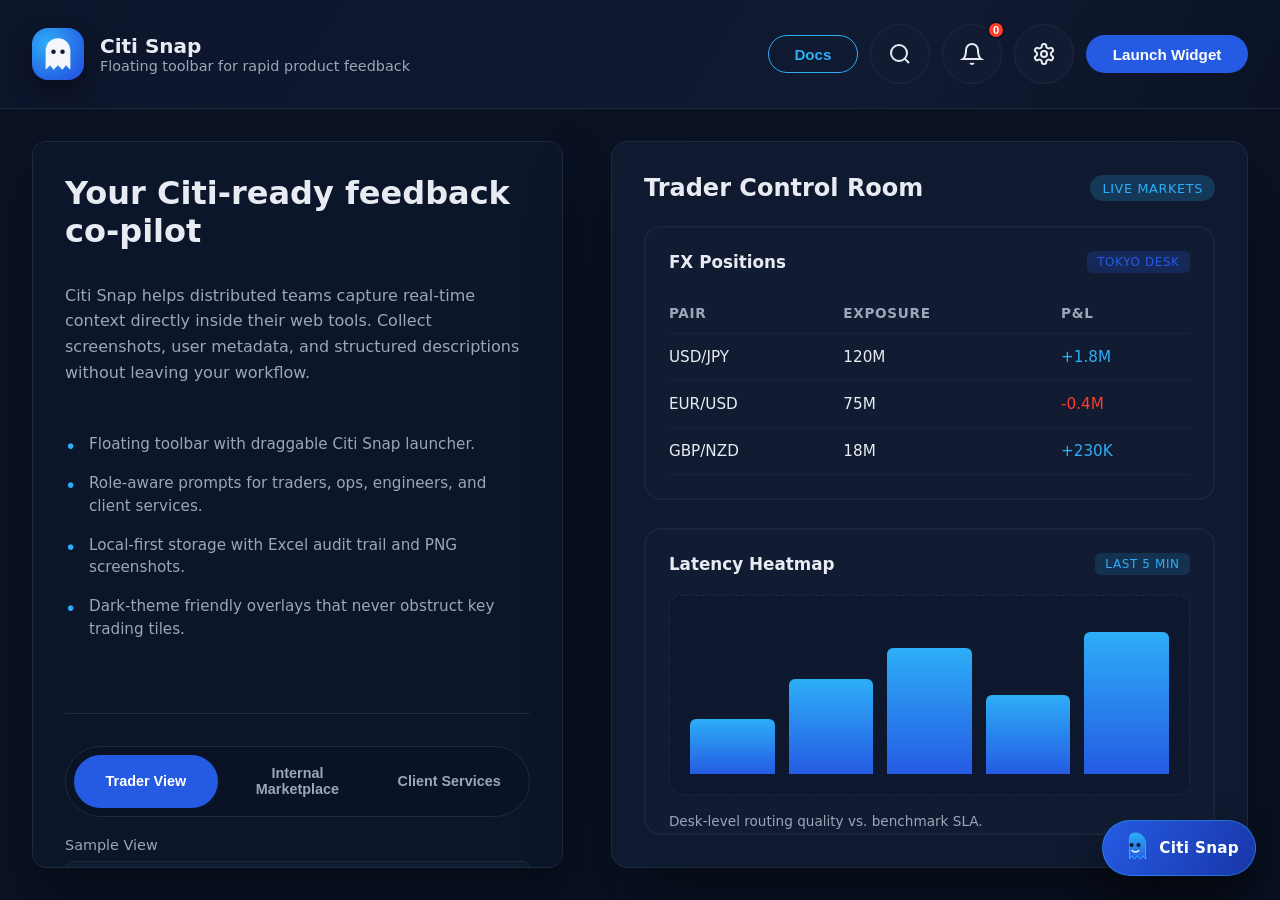
==== commit 6d6a913d: "frontend2" ====
--- a/citi_ghost_feedback/frontend/index.html
+++ b/citi_ghost_feedback/frontend/index.html
@@ -44,7 +44,7 @@
             <circle cx="12" cy="12" r="3"></circle>
           </svg>
         </button>
-        <button class="ghost-btn">Launch Widget</button>
+        <button class="ghost-btn" id="launchWidgetBtn">Launch Widget</button>
       </div>
     </header>
 
@@ -381,17 +381,17 @@
               <div class="templates-list">
                 <div class="template-item">
                   <strong>Bug Report</strong>
-                  <p>Report a bug or issue with detailed steps to reproduce.</p>
+                  <p>Comprehensive template for reporting bugs with detailed steps to reproduce, expected vs actual behavior, environment details, error messages, and additional context. Includes structured sections for easy Jira ticket creation.</p>
                   <button class="template-use-btn">Use Template</button>
                 </div>
                 <div class="template-item">
                   <strong>Feature Request</strong>
-                  <p>Suggest a new feature or improvement.</p>
+                  <p>Detailed template for requesting new features or enhancements. Includes use case, expected benefits, proposed solution, user impact analysis, and related context. Perfect for product planning and prioritization.</p>
                   <button class="template-use-btn">Use Template</button>
                 </div>
                 <div class="template-item">
                   <strong>Performance Issue</strong>
-                  <p>Report performance problems or latency issues.</p>
+                  <p>In-depth template for reporting performance problems and latency issues. Includes timing measurements, impact analysis, environment details, and performance benchmarks. Helps identify bottlenecks quickly.</p>
                   <button class="template-use-btn">Use Template</button>
                 </div>
               </div>
@@ -674,65 +674,9 @@
           </div>
         </div>
 
-      </section>
-
-        <!-- Feedback form integrated with backend /submit-feedback -->
-        <section class="feedback-panel">
-          <div class="card feedback-card">
-            <div class="card-header">
-              <h3>Submit Feedback (Demo)</h3>
-            </div>
-            <form id="feedbackForm">
-              <div class="form-row">
-                <label>Summary <input type="text" name="summary" id="summary" required /></label>
-                <label>Issue Type
-                  <select name="issue_type" id="issue_type">
-                    <option>Bug</option>
-                    <option>Task</option>
-                    <option>Story</option>
-                    <option>Incident</option>
-                  </select>
-                </label>
-              </div>
-              <div class="form-row">
-                <label>Description (required)</label>
-                <textarea name="description" id="description" rows="3" required></textarea>
-              </div>
-
-              <div class="form-row">
-                <label>Portfolio <input type="text" name="portfolio" id="portfolio" /></label>
-                <label>Reporter SOEID <input type="text" name="reporter_soeid" id="reporter_soeid" /></label>
-              </div>
-
-              <div class="form-row">
-                <label>Assignee SOEID <input type="text" name="assignee_soeid" id="assignee_soeid" /></label>
-                <label>Reporter <input type="text" name="reporter" id="reporter" /></label>
-              </div>
-
-              <div class="form-row">
-                <label>Planned Start <input type="date" name="planned_start" id="planned_start" /></label>
-                <label>Planned End <input type="date" name="planned_end" id="planned_end" /></label>
-              </div>
-
-              <div class="form-row">
-                <label>Parent ID <input type="text" name="parent_id" id="parent_id" /></label>
-                <label>Epic Link <input type="text" name="epic_link" id="epic_link" /></label>
-              </div>
-
-              <div class="form-row">
-                <label>Attach Screenshot (optional)
-                  <input type="file" id="screenshotFile" accept="image/*" />
-                </label>
-              </div>
-
-              <div class="form-row">
-                <button type="submit" class="ghost-btn">Submit Feedback</button>
-              </div>
-            </form>
-          </div>
         </section>
 
-      <section class="sample-panel">
+        <section class="sample-panel">
         <div class="sample-view active" data-view="trader">
           <div class="panel-header">
             <h2>Trader Control Room</h2>
@@ -912,7 +856,7 @@
     </main>
 
     <script src="html2canvas.min.js"></script>
-    <script src="widget.js"></script>
+    <script src="widget.js?v=2.0"></script>
     <script>
       const tabs = document.querySelectorAll(".tab");
       const views = document.querySelectorAll(".sample-view");
@@ -1051,7 +995,8 @@
                     <span class="feedback-role">${item.role || "Client"}</span>
                     <span class="feedback-time">${formatDate(date)}</span>
                   </div>
-                  <div class="feedback-description">${item.description || "No description"}</div>
+                  <div class="feedback-description">${escapeHtml(item.summary || item.description || "No description")}</div>
+                  ${item.issue_type ? `<div style="font-size: 0.75rem; color: var(--accent-cyan); margin-top: 0.25rem;">Type: ${escapeHtml(item.issue_type)}</div>` : ""}
                   ${item.ticket_id ? `<div style="font-size: 0.75rem; color: var(--text-secondary); margin-top: 0.5rem;">Ticket #${item.ticket_id}</div>` : ""}
                   <div class="feedback-item-actions" style="margin-top: 0.75rem; padding-top: 0.75rem; border-top: 1px solid var(--border-color); display: flex; gap: 0.5rem;">
                     <button class="archive-action-btn archive-btn" onclick="updateArchiveStatus(${item.ticket_id}, 'archived')" title="Archive this item" style="font-size: 0.8rem; padding: 0.4rem 0.75rem;">📦 Archive</button>
@@ -1135,26 +1080,51 @@
         const galleryGrid = document.getElementById("galleryGrid");
         if (!galleryGrid) return;
 
-        // Filter items with screenshots
-        const withScreenshots = data.filter(item => item.screenshot_path);
+        // Collect all screenshots from all feedback items
+        const allScreenshots = [];
         
-        if (withScreenshots.length === 0) {
+        data.forEach((item) => {
+          const ticketId = item.ticket_id;
+          // Handle multiple screenshots (comma-separated paths or array)
+          let screenshotPaths = [];
+          
+          if (item.screenshot_paths && Array.isArray(item.screenshot_paths)) {
+            screenshotPaths = item.screenshot_paths;
+          } else {
+            const evidencePath = item.screenshot_path || item.evidence_path || "";
+            if (evidencePath) {
+              // Split comma-separated paths
+              screenshotPaths = evidencePath.split(',').map(p => p.trim()).filter(p => p);
+            }
+          }
+          
+          screenshotPaths.forEach((path) => {
+            let screenshotUrl;
+            if (path.startsWith('http')) {
+              screenshotUrl = path;
+            } else if (path.startsWith('evidence/')) {
+              screenshotUrl = `${API_BASE}/screenshots/${path.split('/').pop()}`;
+            } else if (path.includes('/')) {
+              screenshotUrl = `${API_BASE}/screenshots/${path.split('/').pop()}`;
+            } else {
+              screenshotUrl = `${API_BASE}/screenshots/${path}`;
+            }
+            
+            allScreenshots.push({
+              url: screenshotUrl,
+              ticketId: ticketId
+            });
+          });
+        });
+        
+        if (allScreenshots.length === 0) {
           galleryGrid.innerHTML = '<p class="empty-state">No screenshots available yet.</p>';
         } else {
-          galleryGrid.innerHTML = withScreenshots.slice(0, 12).map((item) => {
-            // Screenshot path is relative to backend, need to construct full URL
-            let screenshotUrl;
-            if (item.screenshot_path.startsWith('http')) {
-              screenshotUrl = item.screenshot_path;
-            } else if (item.screenshot_path.startsWith('screenshots/')) {
-              screenshotUrl = `${API_BASE}/${item.screenshot_path}`;
-            } else {
-              screenshotUrl = `${API_BASE}/screenshots/${item.screenshot_path.split('/').pop()}`;
-            }
-            
+          // Show up to 24 screenshots
+          galleryGrid.innerHTML = allScreenshots.slice(0, 24).map((screenshot) => {
             return `
-              <div class="gallery-item" onclick="window.open('${screenshotUrl}', '_blank')">
-                <img src="${screenshotUrl}" alt="Screenshot for ticket ${item.ticket_id}" onerror="this.style.display='none'">
+              <div class="gallery-item" onclick="window.open('${screenshot.url}', '_blank')">
+                <img src="${screenshot.url}" alt="Screenshot for ticket ${screenshot.ticketId}" onerror="this.style.display='none'">
               </div>
             `;
           }).join("");
@@ -1353,26 +1323,104 @@
       const templates = {
         "Bug Report": {
           issueType: "Bug",
-          priority: "High",
-          category: "",
-          description: "Brief description of the bug",
-          details: "Steps to Reproduce:\n1. \n2. \n3. \n\nExpected Behavior:\n\nActual Behavior:\n\nEnvironment:\n- Browser: \n- OS: ",
+          summary: "Bug: Application error when [describe the action]",
+          description: `**Issue Summary:**
+Application encounters an error when [describe the specific action or scenario].
+
+**Steps to Reproduce:**
+1. Navigate to [specific page/feature]
+2. Perform [specific action]
+3. Observe the error
+
+**Expected Behavior:**
+[Describe what should happen]
+
+**Actual Behavior:**
+[Describe what actually happens, including any error messages]
+
+**Environment:**
+- Browser: [e.g., Chrome 120, Firefox 121]
+- OS: [e.g., Windows 11, macOS 14.2]
+- Application Version: [if applicable]
+- Screen Resolution: [if relevant]
+
+**Error Messages/Logs:**
+[Paste any error messages, console logs, or stack traces here]
+
+**Additional Context:**
+- Frequency: [Always / Sometimes / Rarely]
+- First Occurred: [Date/Time]
+- Workaround: [If any exists]`,
           role: "Client"
         },
         "Feature Request": {
-          issueType: "Feature Request",
-          priority: "Medium",
-          category: "",
-          description: "Brief description of the requested feature",
-          details: "Use Case:\n\nExpected Benefits:\n\nAdditional Context:",
+          issueType: "Story",
+          summary: "Feature: Add [describe the feature]",
+          description: `**Feature Overview:**
+Request to add [describe the new feature or enhancement].
+
+**Use Case:**
+[Describe the specific scenario or user need this feature would address]
+
+**Expected Benefits:**
+- [Benefit 1: e.g., Improved user experience]
+- [Benefit 2: e.g., Time savings]
+- [Benefit 3: e.g., Better data accuracy]
+
+**Proposed Solution:**
+[Describe how you envision this feature working]
+
+**User Impact:**
+- Target Users: [Who would use this feature?]
+- Usage Frequency: [How often would this be used?]
+- Priority: [High / Medium / Low]
+
+**Additional Context:**
+- Related Features: [Any existing features this relates to]
+- Examples: [Any similar features in other applications]
+- Mockups/Wireframes: [If available]`,
           role: "Client"
         },
         "Performance Issue": {
-          issueType: "Performance",
-          priority: "High",
-          category: "",
-          description: "Brief description of the performance issue",
-          details: "When does it occur:\n\nImpact:\n\nSteps to Reproduce:\n1. \n2. \n\nExpected Performance:\n\nActual Performance:",
+          issueType: "Bug",
+          summary: "Performance: Slow response when [describe the action]",
+          description: `**Performance Issue Summary:**
+Application experiences slow performance or latency when [describe the specific action or scenario].
+
+**When Does It Occur:**
+- Specific Page/Feature: [Which part of the application]
+- Time of Day: [If relevant]
+- User Actions: [What triggers the slowdown]
+
+**Impact:**
+- User Experience: [How does this affect users?]
+- Business Impact: [Any business consequences?]
+- Frequency: [Always / Sometimes / Rarely]
+
+**Steps to Reproduce:**
+1. Navigate to [specific page/feature]
+2. Perform [specific action]
+3. Measure the performance
+
+**Expected Performance:**
+- Expected Load Time: [e.g., < 2 seconds]
+- Expected Response Time: [e.g., < 500ms]
+
+**Actual Performance:**
+- Actual Load Time: [e.g., 15 seconds]
+- Actual Response Time: [e.g., 5 seconds]
+- Network Tab Screenshot: [If available]
+
+**Environment:**
+- Browser: [e.g., Chrome 120]
+- OS: [e.g., Windows 11]
+- Network: [WiFi / Ethernet / Mobile]
+- Device: [Desktop / Laptop / Mobile]
+
+**Additional Context:**
+- Number of Records: [If applicable, e.g., loading 10,000 rows]
+- Concurrent Users: [If known]
+- Server Load: [If available]`,
           role: "Client"
         }
       };
@@ -1471,7 +1519,7 @@
       // Archive functionality
       async function updateArchiveStatus(ticketId, status) {
         try {
-          const response = await fetch(`${API_BASE}/archive-feedback`, {
+          const response = await fetch(`${API_BASE}/update-archive-status`, {
             method: "PUT",
             headers: {
               "Content-Type": "application/json",
@@ -1853,89 +1901,37 @@
       }
 
       // Listen for new feedback submissions
-      window.addEventListener("feedbackSubmitted", (event) => {
-        setTimeout(() => loadFeedback(), 500); // Small delay to ensure backend has processed
+      window.addEventListener("feedbackSubmitted", async (event) => {
+        console.log("Feedback submitted event received:", event.detail);
+        // Small delay to ensure backend has processed the submission
+        setTimeout(async () => {
+          try {
+            // This updates all sections: View Feedback, Analytics, Gallery, Activity Log, Notifications
+            await loadFeedback();
+            // Also reload archive if it's currently visible
+            if (typeof loadArchive === 'function') {
+              loadArchive();
+            }
+            console.log("All sections updated after feedback submission");
+          } catch (error) {
+            console.error("Error updating sections after feedback submission:", error);
+          }
+        }, 500);
       });
 
       // Auto-refresh every 30 seconds
       setInterval(() => {
         loadFeedback();
       }, 30000);
-    </script>
-    <script>
-      // Feedback form submission: convert optional file to base64 data URL and POST JSON
-      (function () {
-        const form = document.getElementById("feedbackForm");
-        const fileInput = document.getElementById("screenshotFile");
-
-        function readFileAsDataURL(file) {
-          return new Promise((resolve, reject) => {
-            const reader = new FileReader();
-            reader.onload = () => resolve(reader.result);
-            reader.onerror = reject;
-            reader.readAsDataURL(file);
-          });
+
+      // Launch Widget button - opens the Citi Snap widget
+      document.getElementById("launchWidgetBtn")?.addEventListener("click", () => {
+        if (window.citiGhostWidget) {
+          window.citiGhostWidget.openFeedback();
+        } else {
+          alert("Citi Snap widget is loading. Please wait a moment and try again.");
         }
-
-        form.addEventListener("submit", async (ev) => {
-          ev.preventDefault();
-          const summary = document.getElementById("summary").value.trim();
-          const issue_type = document.getElementById("issue_type").value;
-          const description = document.getElementById("description").value.trim();
-          if (!description) {
-            alert("Description is required");
-            return;
-          }
-
-          const payload = {
-            summary,
-            issue_type,
-            description,
-            portfolio: document.getElementById("portfolio").value.trim(),
-            reporter_soeid: document.getElementById("reporter_soeid").value.trim(),
-            assignee_soeid: document.getElementById("assignee_soeid").value.trim(),
-            reporter: document.getElementById("reporter").value.trim(),
-            planned_start: document.getElementById("planned_start").value || null,
-            planned_end: document.getElementById("planned_end").value || null,
-            parent_id: document.getElementById("parent_id").value.trim(),
-            epic_link: document.getElementById("epic_link").value.trim(),
-            url: location.href,
-            userAgent: navigator.userAgent,
-          };
-
-          const file = fileInput.files && fileInput.files[0];
-          if (file) {
-            try {
-              const dataUrl = await readFileAsDataURL(file);
-              payload.screenshot = dataUrl;
-            } catch (err) {
-              console.error("Failed reading file:", err);
-              alert("Failed to read screenshot file");
-              return;
-            }
-          }
-
-          console.log("Submitting payload:", payload);
-
-          try {
-            const res = await fetch("/submit-feedback", {
-              method: "POST",
-              headers: { "Content-Type": "application/json" },
-              body: JSON.stringify(payload),
-            });
-            const body = await res.json();
-            if (res.ok) {
-              alert(`Feedback submitted — ticket id: ${body.ticket_id}`);
-              form.reset();
-            } else {
-              alert(`Error: ${body.message || JSON.stringify(body)}`);
-            }
-          } catch (err) {
-            console.error(err);
-            alert("Network or server error when submitting feedback");
-          }
-        });
-      })();
+      });
     </script>
   </body>
 </html>
--- a/citi_ghost_feedback/frontend/styles.css
+++ b/citi_ghost_feedback/frontend/styles.css
@@ -599,23 +599,26 @@
 }
 
 .gallery-item {
-  aspect-ratio: 1;
+  aspect-ratio: 16/9;
   border-radius: 8px;
   overflow: hidden;
   border: 1px solid var(--border-color);
   cursor: pointer;
-  transition: transform 0.2s ease;
+  transition: transform 0.2s ease, border-color 0.2s ease;
+  background: var(--secondary-bg);
+  max-width: 100%;
 }
 
 .gallery-item:hover {
-  transform: scale(1.05);
+  transform: scale(1.02);
   border-color: var(--accent-cyan);
 }
 
 .gallery-item img {
   width: 100%;
   height: 100%;
-  object-fit: cover;
+  object-fit: contain;
+  background: var(--secondary-bg);
 }
 
 .export-options {
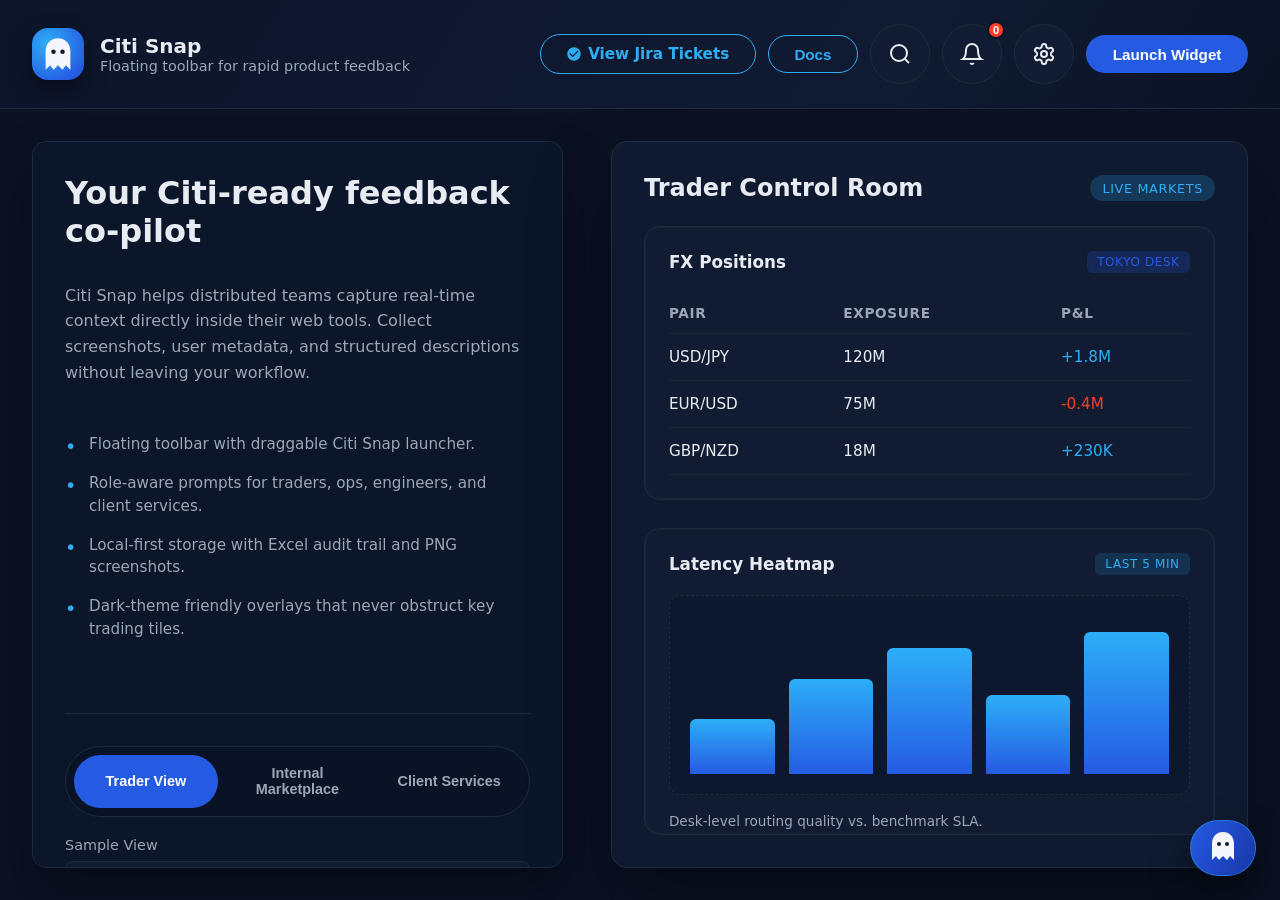
==== commit 67302fc2: "frontend3" ====
--- a/citi_ghost_feedback/frontend/index.html
+++ b/citi_ghost_feedback/frontend/index.html
@@ -24,6 +24,12 @@
         </div>
       </div>
       <div class="nav-actions">
+        <a href="jira.html" class="ghost-btn ghost-btn-outline" style="text-decoration: none; display: inline-flex; align-items: center; gap: 6px;">
+          <svg width="16" height="16" viewBox="0 0 24 24" fill="currentColor">
+            <path d="M12 2C6.48 2 2 6.48 2 12s4.48 10 10 10 10-4.48 10-10S17.52 2 12 2zm-2 15l-5-5 1.41-1.41L10 14.17l7.59-7.59L19 8l-9 9z"/>
+          </svg>
+          View Jira Tickets
+        </a>
         <button class="ghost-btn ghost-btn-outline">Docs</button>
         <button class="shortcut-btn header-search-btn" data-action="search" title="Search Feedback">
           <svg viewBox="0 0 24 24" fill="none" stroke="currentColor" stroke-width="2">
@@ -856,7 +862,7 @@
     </main>
 
     <script src="html2canvas.min.js"></script>
-    <script src="widget.js?v=2.0"></script>
+    <script src="widget.js?v=3.5"></script>
     <script>
       const tabs = document.querySelectorAll(".tab");
       const views = document.querySelectorAll(".sample-view");
@@ -882,7 +888,10 @@
         const launchBtn = document.querySelector(".nav-actions .ghost-btn:last-child");
         if (launchBtn && !launchBtn.dataset.ghostAttached) {
           launchBtn.dataset.ghostAttached = "true";
-          launchBtn.addEventListener("click", () => api.openFeedback());
+          launchBtn.addEventListener("click", (e) => {
+            e.stopPropagation(); // Prevent event from bubbling to document click handler
+            api.openMenu();
+          });
         }
       };
 
@@ -1351,7 +1360,9 @@
 - Frequency: [Always / Sometimes / Rarely]
 - First Occurred: [Date/Time]
 - Workaround: [If any exists]`,
-          role: "Client"
+          role: "Client",
+          plannedStart: "",
+          plannedEnd: ""
         },
         "Feature Request": {
           issueType: "Story",
@@ -1379,7 +1390,9 @@
 - Related Features: [Any existing features this relates to]
 - Examples: [Any similar features in other applications]
 - Mockups/Wireframes: [If available]`,
-          role: "Client"
+          role: "Product Management",
+          plannedStart: "",
+          plannedEnd: ""
         },
         "Performance Issue": {
           issueType: "Bug",
@@ -1421,7 +1434,9 @@
 - Number of Records: [If applicable, e.g., loading 10,000 rows]
 - Concurrent Users: [If known]
 - Server Load: [If available]`,
-          role: "Client"
+          role: "Engineering",
+          plannedStart: "",
+          plannedEnd: ""
         }
       };
 
@@ -1432,9 +1447,10 @@
           const template = templates[templateName];
           
           if (template && window.citiGhostWidget) {
-            window.citiGhostWidget.openFeedback(template);
+            // Open menu with template data - fills initial panel first
+            window.citiGhostWidget.openMenu(template);
           } else if (window.citiGhostWidget) {
-            window.citiGhostWidget.openFeedback();
+            window.citiGhostWidget.openMenu();
           }
         });
       });
@@ -1925,9 +1941,10 @@
       }, 30000);
 
       // Launch Widget button - opens the Citi Snap widget
-      document.getElementById("launchWidgetBtn")?.addEventListener("click", () => {
+      document.getElementById("launchWidgetBtn")?.addEventListener("click", (e) => {
+        e.stopPropagation(); // Prevent event from bubbling to document click handler
         if (window.citiGhostWidget) {
-          window.citiGhostWidget.openFeedback();
+          window.citiGhostWidget.openMenu();
         } else {
           alert("Citi Snap widget is loading. Please wait a moment and try again.");
         }
